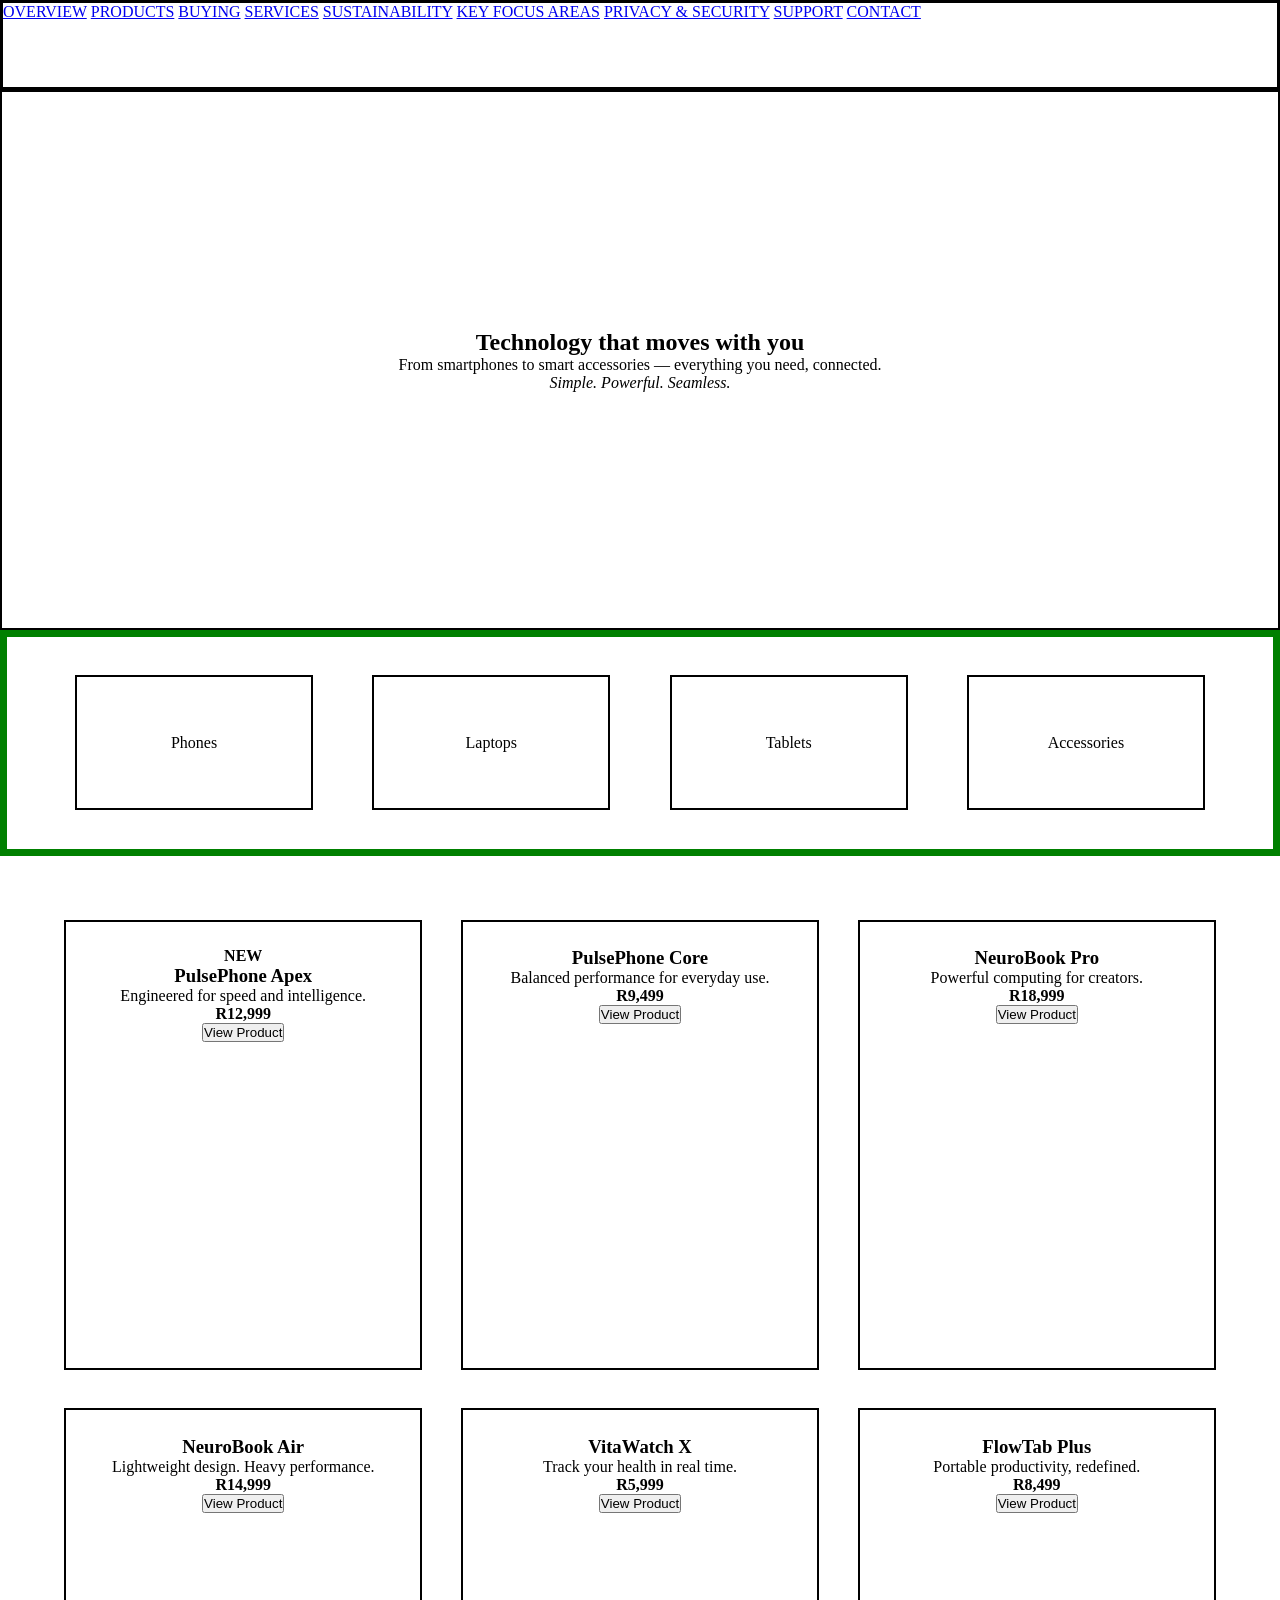
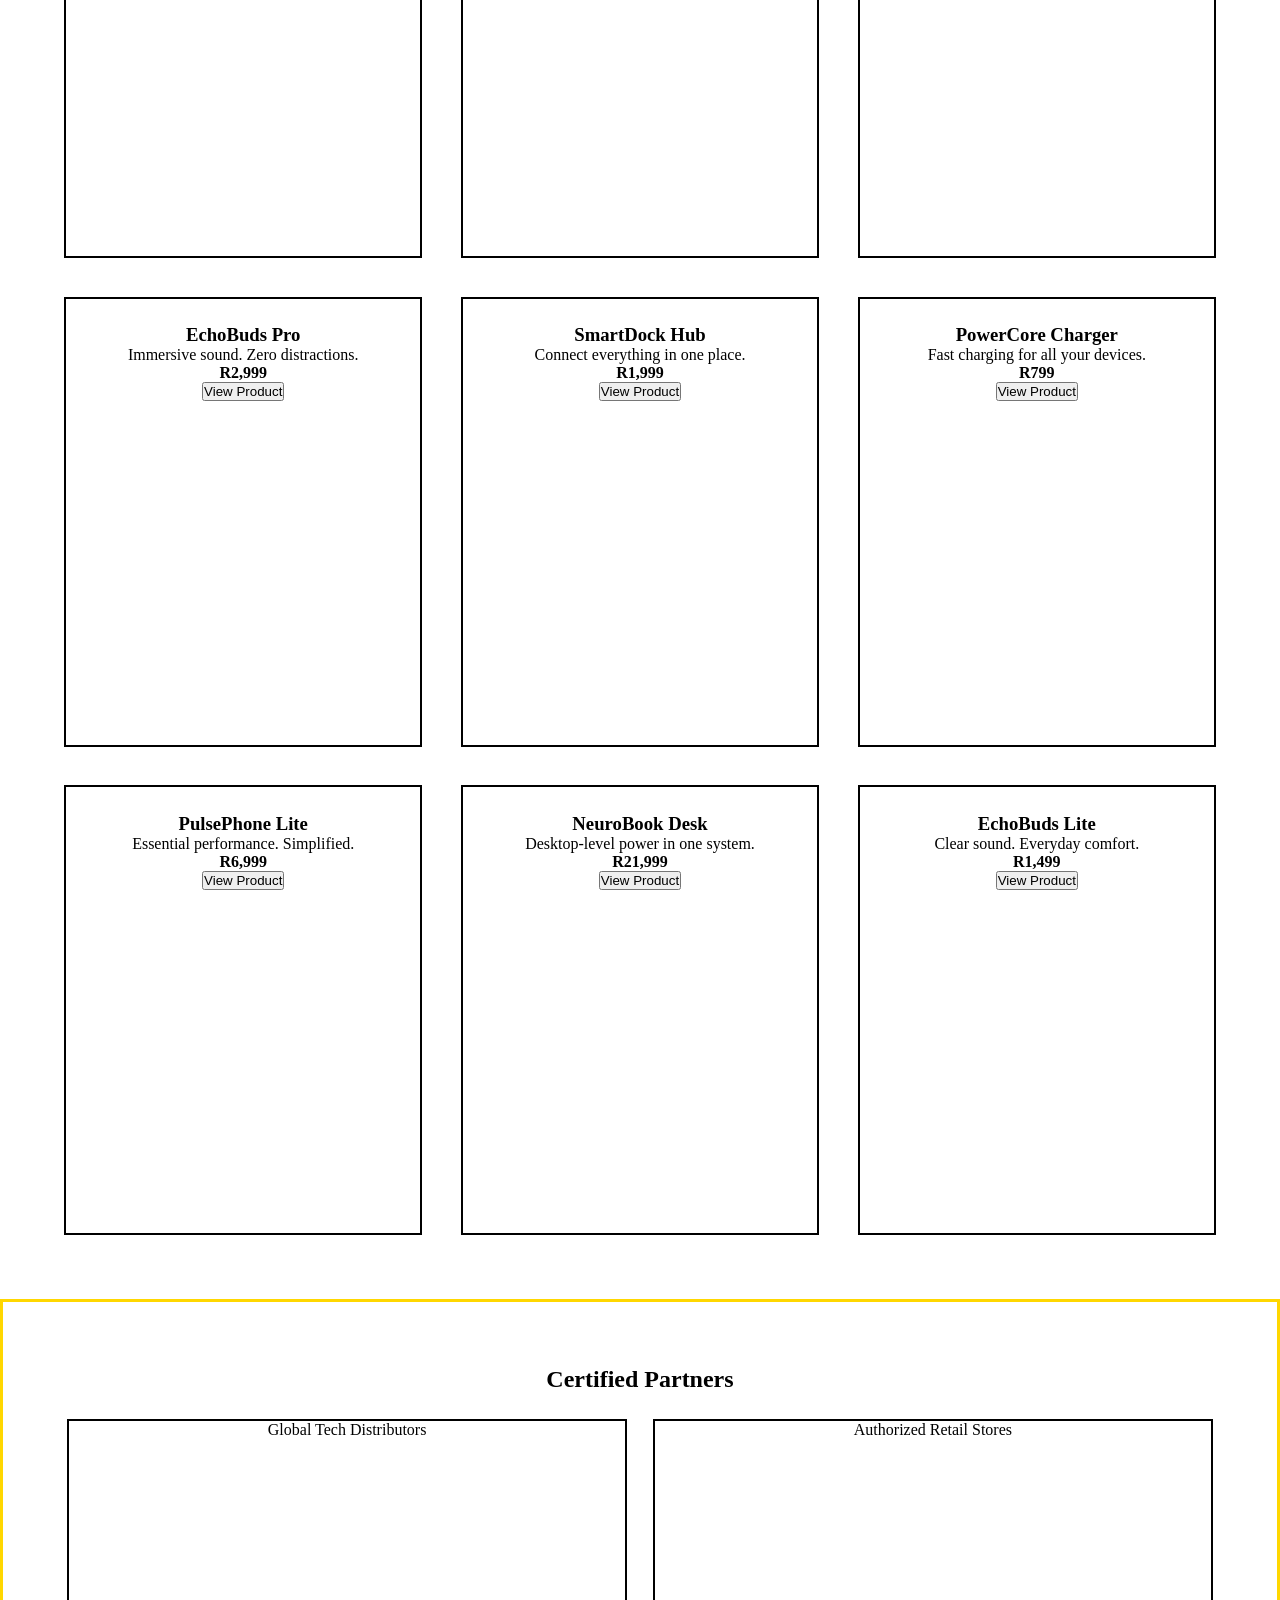
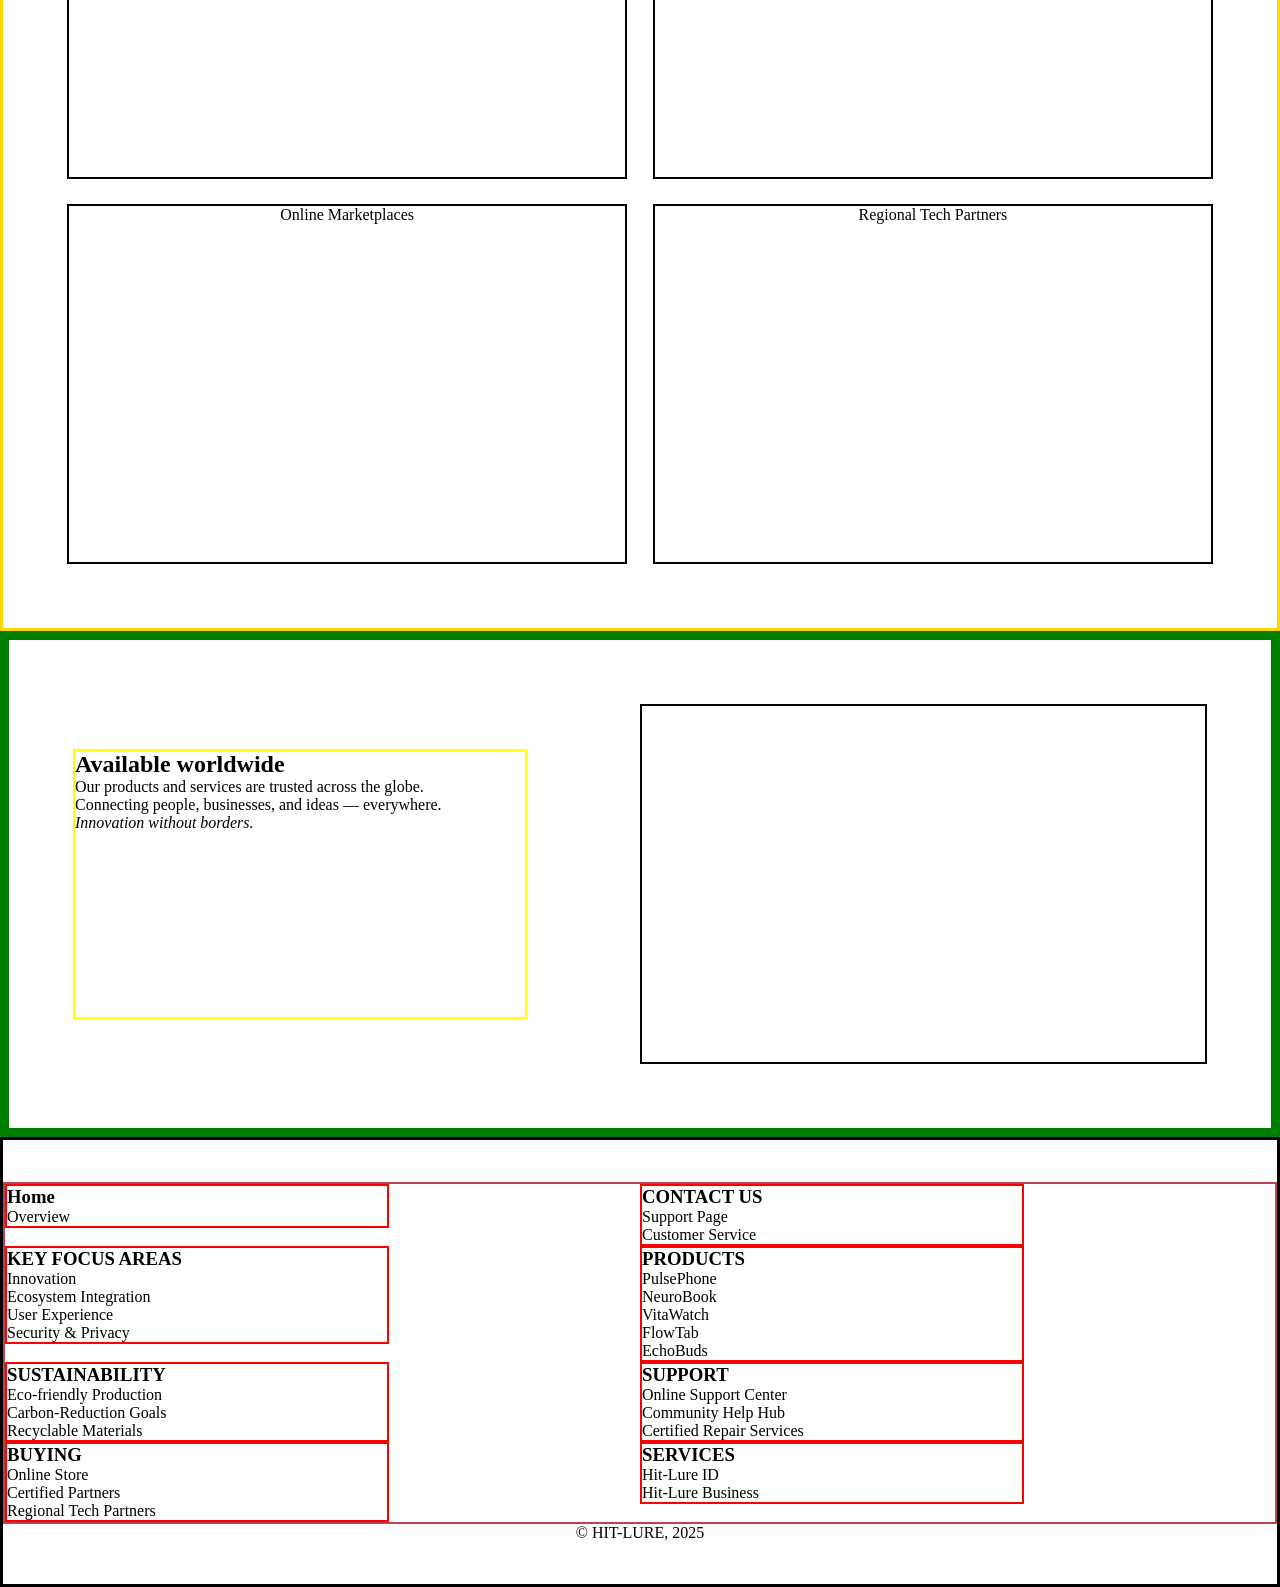
==== buying.html @ 50ec615b "Merge pull request #7 from carmeline3/NiNi Added navbar links" ====
<!DOCTYPE html>
<html lang="en">
<head>
    <meta charset="UTF-8">
    <meta name="viewport" content="width=device-width, initial-scale=1.0">
    <title>Buying</title>
     <link rel="stylesheet" href="all.css">
    <link rel="stylesheet" href="buying.css">
    <title>Document</title>
   
</head>
<body>
    
    <!-- This is the section for the header, navbar and hero -->
    
        <nav>
            <a href="index.html">OVERVIEW</a>
            <a href="products.html">PRODUCTS</a>
            <a href="buying.html">BUYING</a>
            <a href="services.html">SERVICES</a>
            <a href="sustain.html">SUSTAINABILITY</a>
            <a href="keyareas.html">KEY FOCUS AREAS</a>
            <a href="privacy.html">PRIVACY & SECURITY</a>
            <a href="support.html">SUPPORT</a>
            <a href="contactus.html">CONTACT</a>
        </nav>
       

    <main>
    <section class="hero-for-buying">
         <h1>Technology that moves with you</h1>
            <p>From smartphones to smart accessories — everything you need, connected.</p>
            <p><em>Simple. Powerful. Seamless.</em></p>
    </section>

    
    <section class="categories">
        <div class="category-box">Phones</div>
        <div class="category-box">Laptops</div>
        <div class="category-box">Tablets</div>
        <div class="category-box">Accessories</div>
        
    </section>

    
    <section class="products-grid">

        <div class="product-box">
             <div>
                <p><strong>NEW</strong></p>
               
            </div>
            <div>
                <h3>PulsePhone Apex</h3>
                <p>Engineered for speed and intelligence.</p>
                <p><strong>R12,999</strong></p>
                <button>View Product</button>
            </div>
        </div>

        <div class="product-box">
             <div class="img-for-product">
               
            </div>
            <div>
                <h3>PulsePhone Core</h3>
                <p>Balanced performance for everyday use.</p>
                <p><strong>R9,499</strong></p>
                <button>View Product</button>
            </div>
        </div>

        <div class="product-box">
        <div>
              
            </div>
            <div>
                <h3>NeuroBook Pro</h3>
                <p>Powerful computing for creators.</p>
                <p><strong>R18,999</strong></p>
                <button>View Product</button>
            </div>

        </div>

        
        <div class="product-box">
              <div>
               
            </div>
            <div>
                <h3>NeuroBook Air</h3>
                <p>Lightweight design. Heavy performance.</p>
                <p><strong>R14,999</strong></p>
                <button>View Product</button>
            </div>
        </div>

        <div class="product-box">
            <div>
                <h3>VitaWatch X</h3>
                <p>Track your health in real time.</p>
                <p><strong>R5,999</strong></p>
                <button>View Product</button>
            </div>
        </div>

        <div class="product-box">
        <div>
               
            </div>
            <div>
                <h3>FlowTab Plus</h3>
                <p>Portable productivity, redefined.</p>
                <p><strong>R8,499</strong></p>
                <button>View Product</button>
            </div>
        </div>

        <div class="product-box">
             <div>
               
            </div>
            <div>
                <h3>EchoBuds Pro</h3>
                <p>Immersive sound. Zero distractions.</p>
                <p><strong>R2,999</strong></p>
                <button>View Product</button>
            </div>
        </div>

        <div class="product-box">
            <div>
               
            </div>
            <div>
                <h3>SmartDock Hub</h3>
                <p>Connect everything in one place.</p>
                <p><strong>R1,999</strong></p>
                <button>View Product</button>
            </div>
        </div>

        <div class="product-box">
         <div>
                
            </div>
            <div>
                <h3>PowerCore Charger</h3>
                <p>Fast charging for all your devices.</p>
                <p><strong>R799</strong></p>
                <button>View Product</button>
            </div>
        </div>
        
        <div class="product-box">
             <div>
               
            </div>
            <div>
                <h3>PulsePhone Lite</h3>
                <p>Essential performance. Simplified.</p>
                <p><strong>R6,999</strong></p>
                <button>View Product</button>
            </div>
        </div>

        <div class="product-box">
            <div>
              
            </div>
            <div>
                <h3>NeuroBook Desk</h3>
                <p>Desktop-level power in one system.</p>
                <p><strong>R21,999</strong></p>
                <button>View Product</button>
            </div>
        </div>

        <div class="product-box">
         <div>
               
            </div>
            <div>
                <h3>EchoBuds Lite</h3>
                <p>Clear sound. Everyday comfort.</p>
                <p><strong>R1,499</strong></p>
                <button>View Product</button>
            </div>
        </div>
    </section>

    
    <section class="partners">
        <h2>Certified Partners</h2>

        <div class="partner-grid">
            <div class="partner">
<p>Global Tech Distributors</p>
            </div>
            <div class="partner">
 <p>Authorized Retail Stores</p>
            </div>
            <div class="partner">
<p>Online Marketplaces</p>
            </div>
            <div class="partner">
 <p>Regional Tech Partners</p>
            </div>
        </div>
    </section>

    
    <section class="world">
        <div class="world-text">
            <h2>Available worldwide</h2>
            <p>Our products and services are trusted across the globe.</p>
            <p>Connecting people, businesses, and ideas — everywhere.</p>
            <p><em>Innovation without borders.</em></p>
        </div>
        <div class="world-map">

        </div>
    </section>
</main>
  <footer>
        <div class="footer-sections-all">
            <div class="footer-sections">
                <h3>Home</h3>
                <p>Overview</p>
            </div>

            <div class="footer-sections">
                <h3>CONTACT US</h3>
                <p>Support Page</p>
                <p>Customer Service</p>
            </div>

            <div class="footer-sections">
                <h3>KEY FOCUS AREAS</h3>
                <p>Innovation</p>
                <p>Ecosystem Integration</p>
                <p>User Experience</p>
                <p>Security & Privacy</p>
            </div>

            <div class="footer-sections">
                <h3>PRODUCTS</h3>
                <p>PulsePhone</p>
                <p>NeuroBook</p>
                <p>VitaWatch</p>
                <p>FlowTab</p>
                <p>EchoBuds</p>
            </div>

            <div class="footer-sections">
                <h3>SUSTAINABILITY</h3>
                <p>Eco-friendly Production</p>
                <p>Carbon-Reduction Goals</p>
                <p>Recyclable Materials</p>
            </div>

            <div class="footer-sections">
                <h3>SUPPORT</h3>
                <p>Online Support Center</p>
                <p>Community Help Hub</p>
                <p>Certified Repair Services</p>
            </div>

            <div class="footer-sections">
                <h3>BUYING</h3>
                <p>Online Store</p>
                <p>Certified Partners</p>
                <p>Regional Tech Partners</p>
            </div>

            <div class="footer-sections">
                <h3>SERVICES</h3>
                <p>Hit-Lure ID</p>
                <p>Hit-Lure Business</p>
            </div>
        </div>

        <article class="copyright"> &copy; HIT-LURE, 2025 </article>

    </footer>
</body>
</html>
---- all.css ----
*{
    margin: 0;
    padding: 0;
    box-sizing: border-box;
}

/* This section is the header and the navbar as well  */
header{
    border:3px solid pink;
    min-height: 100vh;
    width: 100%;
}


nav{
    border:3px solid black;
    min-height: 10vh;
    width: 100%;
}

/* This is the main section of the overview also called the index.html */
.overview1, .overview2, .overview3{
    border:4px solid #008000;
    min-height: 100vh;
    width: 100%;
    padding: 3vw;
    display: flex;
    flex-direction: row;
    align-items: center;
    justify-content: space-between;
    gap: 2vw;
}

.overview-paragraph1, .overview-paragraph2, .overview-paragraph3{
    border: 3px solid orange;
    width: 40%;
    min-height: 400px;
}

.overviewimg1, .overviewimg2, .overviewimg3{
    border: 3px solid red;
    width: 50%;
    min-height: 500px;
}


/* Responsiveness of the  index page and some of the other pages*/


@media(min-width:1024px){
    .overviewimg1, .overviewimg2, .overviewimg3{
    border: 3px solid orange;
    width: 50%;
    height: 50vh;
}
}
@media(max-width:920px){
    header{
        width:100%;
        min-height: auto;
    }
    
}

@media(max-width:768px){

    

    .overviewimg1, .overviewimg2, .overviewimg3{
        width: 50%;
         min-height:40vh;
         border: 2px solid yellow;
    }

    nav{
        min-height: 10vh;
        padding: 32px;
    }


    header{
        height: 60vh;
        border: 10px solid green;
    }
.overview1, .overview2, .overview3{
        padding: 6vw;
        min-height: 70vh;
    }

    .overview-paragraph1, .overview-paragraph2, .overview-paragraph3{
        width:40vw;
    }
}

@media(max-width:480px){

    .overview1, .overview2, .overview3{
        padding: 6vw;
        min-height: 60vh;
    }

}




/* Responsiveness of the  index page*/

@media(max-width:920px){
header{
    width:100%;
    border: 2vw solid green;
    height: 100vh;
}
}

@media(max-width:720px){
header{
    width:100%;
    border: 2vw solid;
    height: 100vh;
}


.headset > div{
    min-height: 20vh;
}

.images-of-devices{
border: 2px solid purple;
    min-height:7vh;
    grid-template-columns: repeat(1, 1fr);
}

.images-of-devices > div{
    border:3px solid gold;
    min-height: 10vh;
}
}



@media(max-width:1024px){
    .security-box{
     border:5px solid pink;
     min-height:20vh;
    width:40vw;
}
}

@media(max-width:720px){
    .security-box{
     border:5px solid pink;
     min-height:40vh;
    width:30%;
}
.products-grid{
    grid-template-columns: repeat(1, 1fr);
    min-height: 7vh;
}

.security-detail{
    font-size: 10px;
}


.layer{
    border:2px solid gold;
    min-height: 4vh;
    width:20vw;
    border-radius: 30px;
}

.layer >p{
    font-size:10px;
}
.partner{
   min-height:30vh;
}



}

/* FOOTER */

footer{
    width: 100%;
    min-height: 50vh;
    border: 0.3vw solid black;
    display: flex;
    flex-direction: column;
    justify-content: center;
    align-items: center;
}

.footer-sections-all{
    width: 100%;
    border: 0.2vw rgb(189, 65, 86) solid;
    display: grid;
    grid-template-columns: repeat(2, 1fr);
}

.footer-sections{
    width: 30vw;
    border: 0.2vw solid red;
    align-self: baseline;
}

.copyright{
    align-self: center;
}
---- buying.css ----
/* This is for the buying page */
.hero-for-buying{
    height:60vh;
    display:flex;
    justify-content:center;
    border:2px solid black;
    flex-direction: column;
    align-items: center;
}

/* This is for the categories boxes */
.categories{
    border:7px solid green;
    display:flex;
    justify-content:space-around;
    padding:3vw;
}

.category-box{
    width:20%;
    height:15vh;
    border:2px solid black;
    display:flex;
    align-items:center;
    justify-content:center;
    
}




.products-grid{
    display:grid;
    grid-template-columns: repeat(3, 1fr);
    gap:3vw;
    padding:5vw;
}

.product-box{
    border:2px solid black;
    padding:2vw;
    text-align:center;
    min-height:50vh;
}




.partners{
    border: 3px solid gold;
    min-height: 80vh;
    padding:5vw;
    text-align:center;
}

.partner-grid{
    display:grid;
    grid-template-columns: repeat(2, 1fr);
    gap:2vw;
    margin-top:2vw;
}

.partner{
   min-height:40vh;
    border:2px solid black;
}


.world{
    border: 9px solid green;
    display:flex;
    justify-content:space-between;
    padding:5vw;
    align-items:center;
}

.world-text{
    width:40%;
    border:2px solid yellow;
    min-height: 30vh;
}

.world-map{
    width:50%;
    height:40vh;
    border:2px solid black;
}
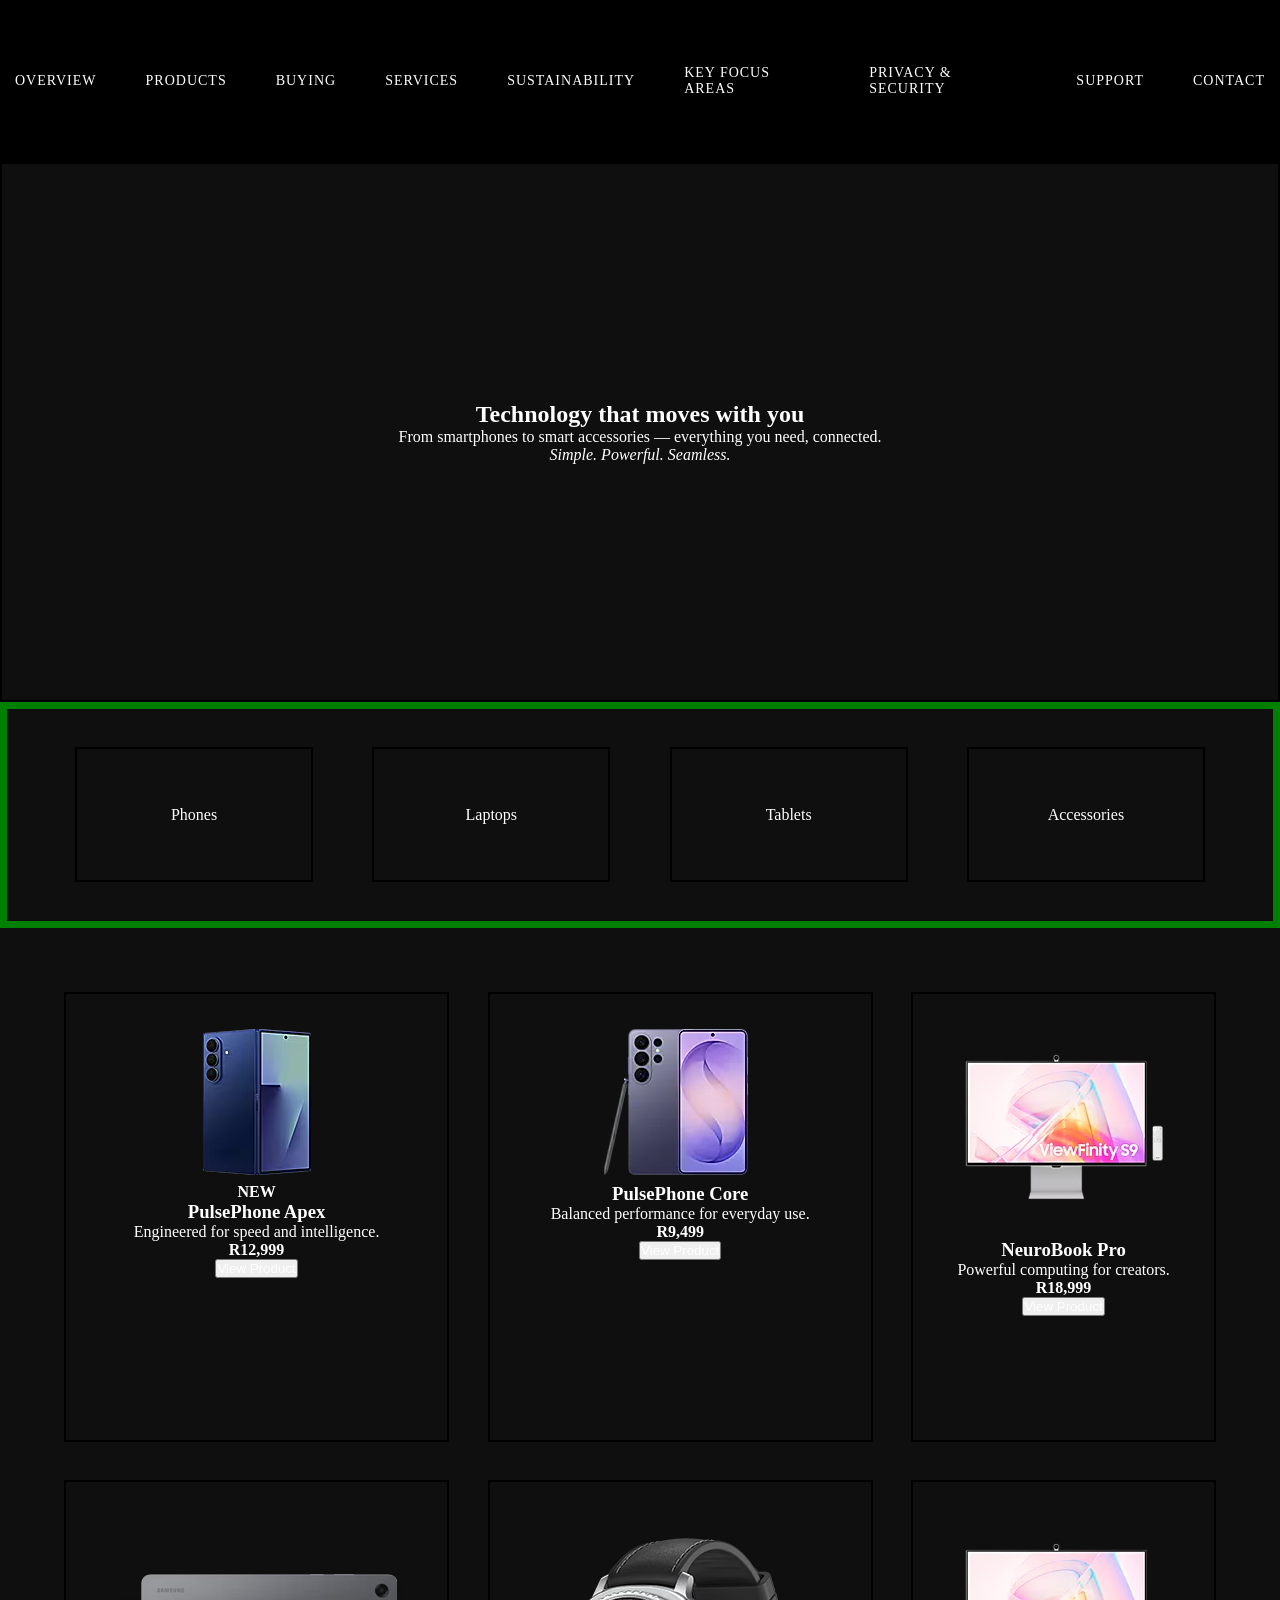
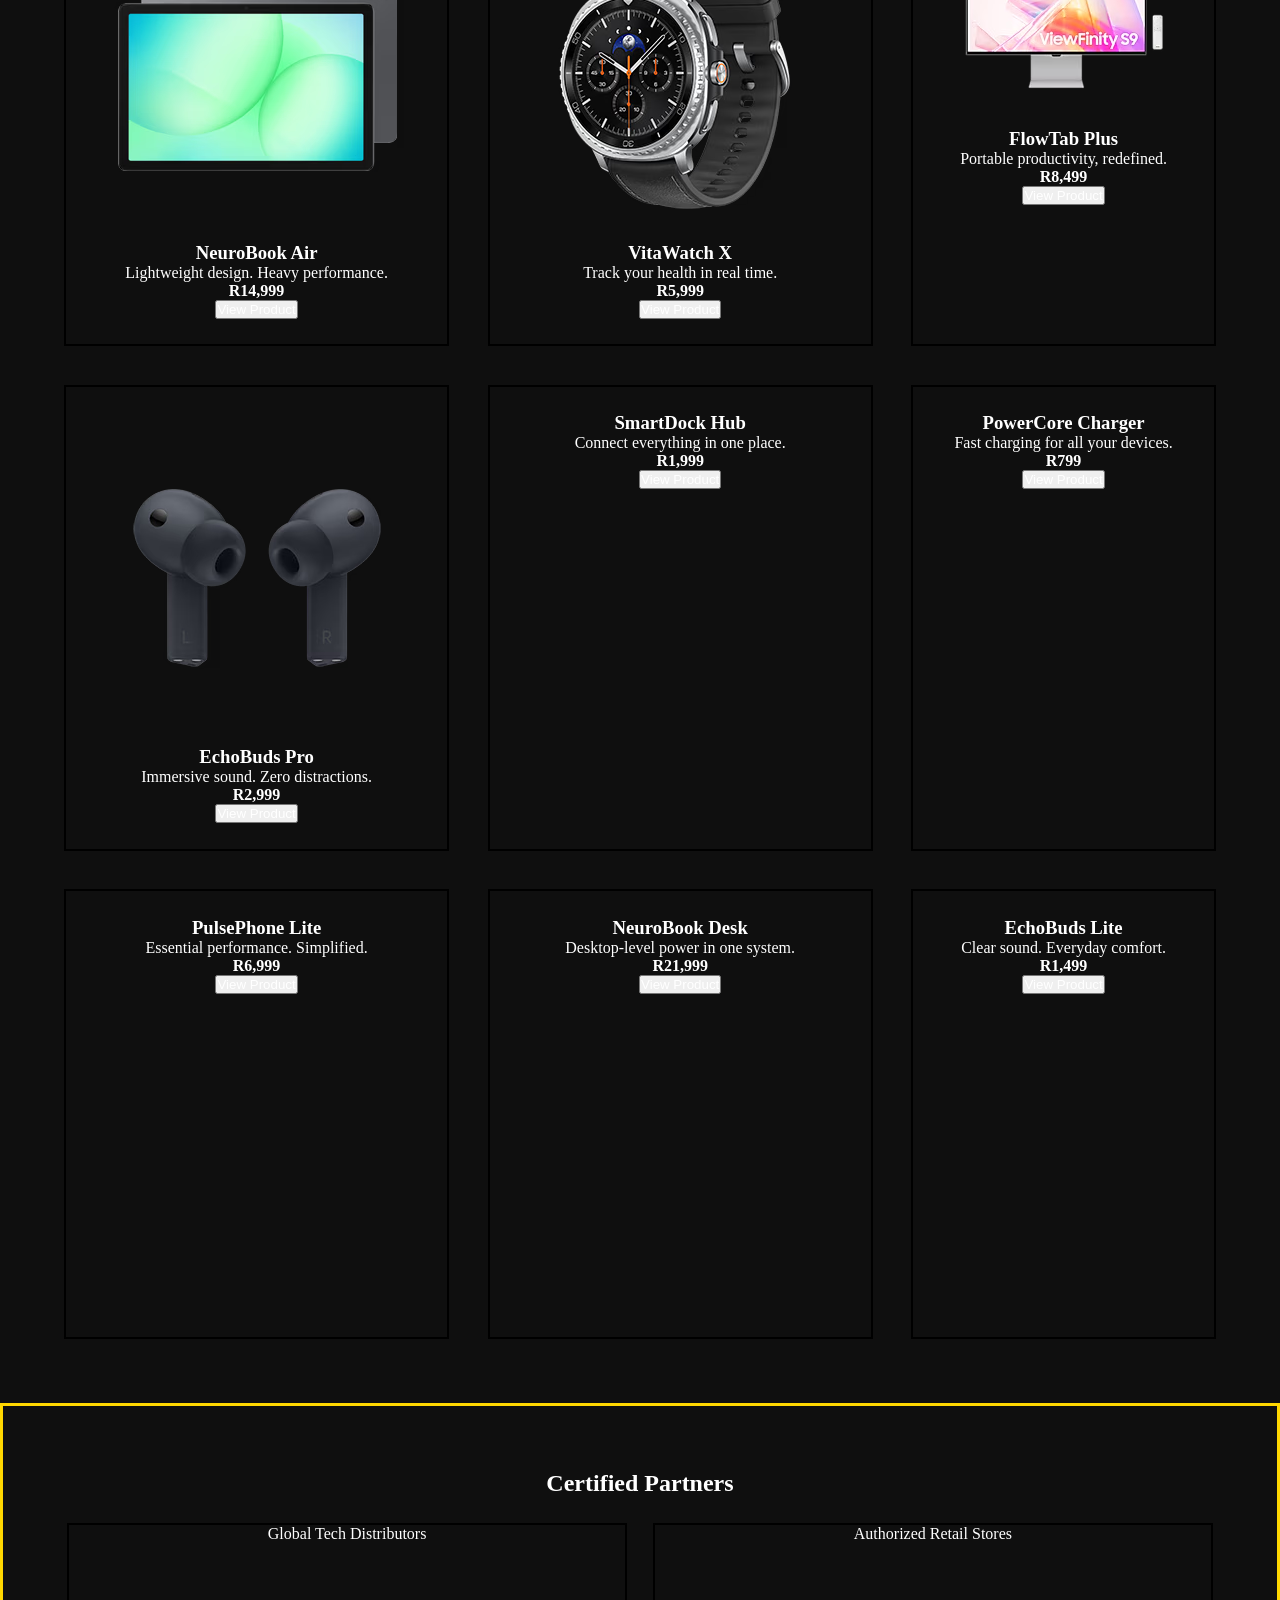
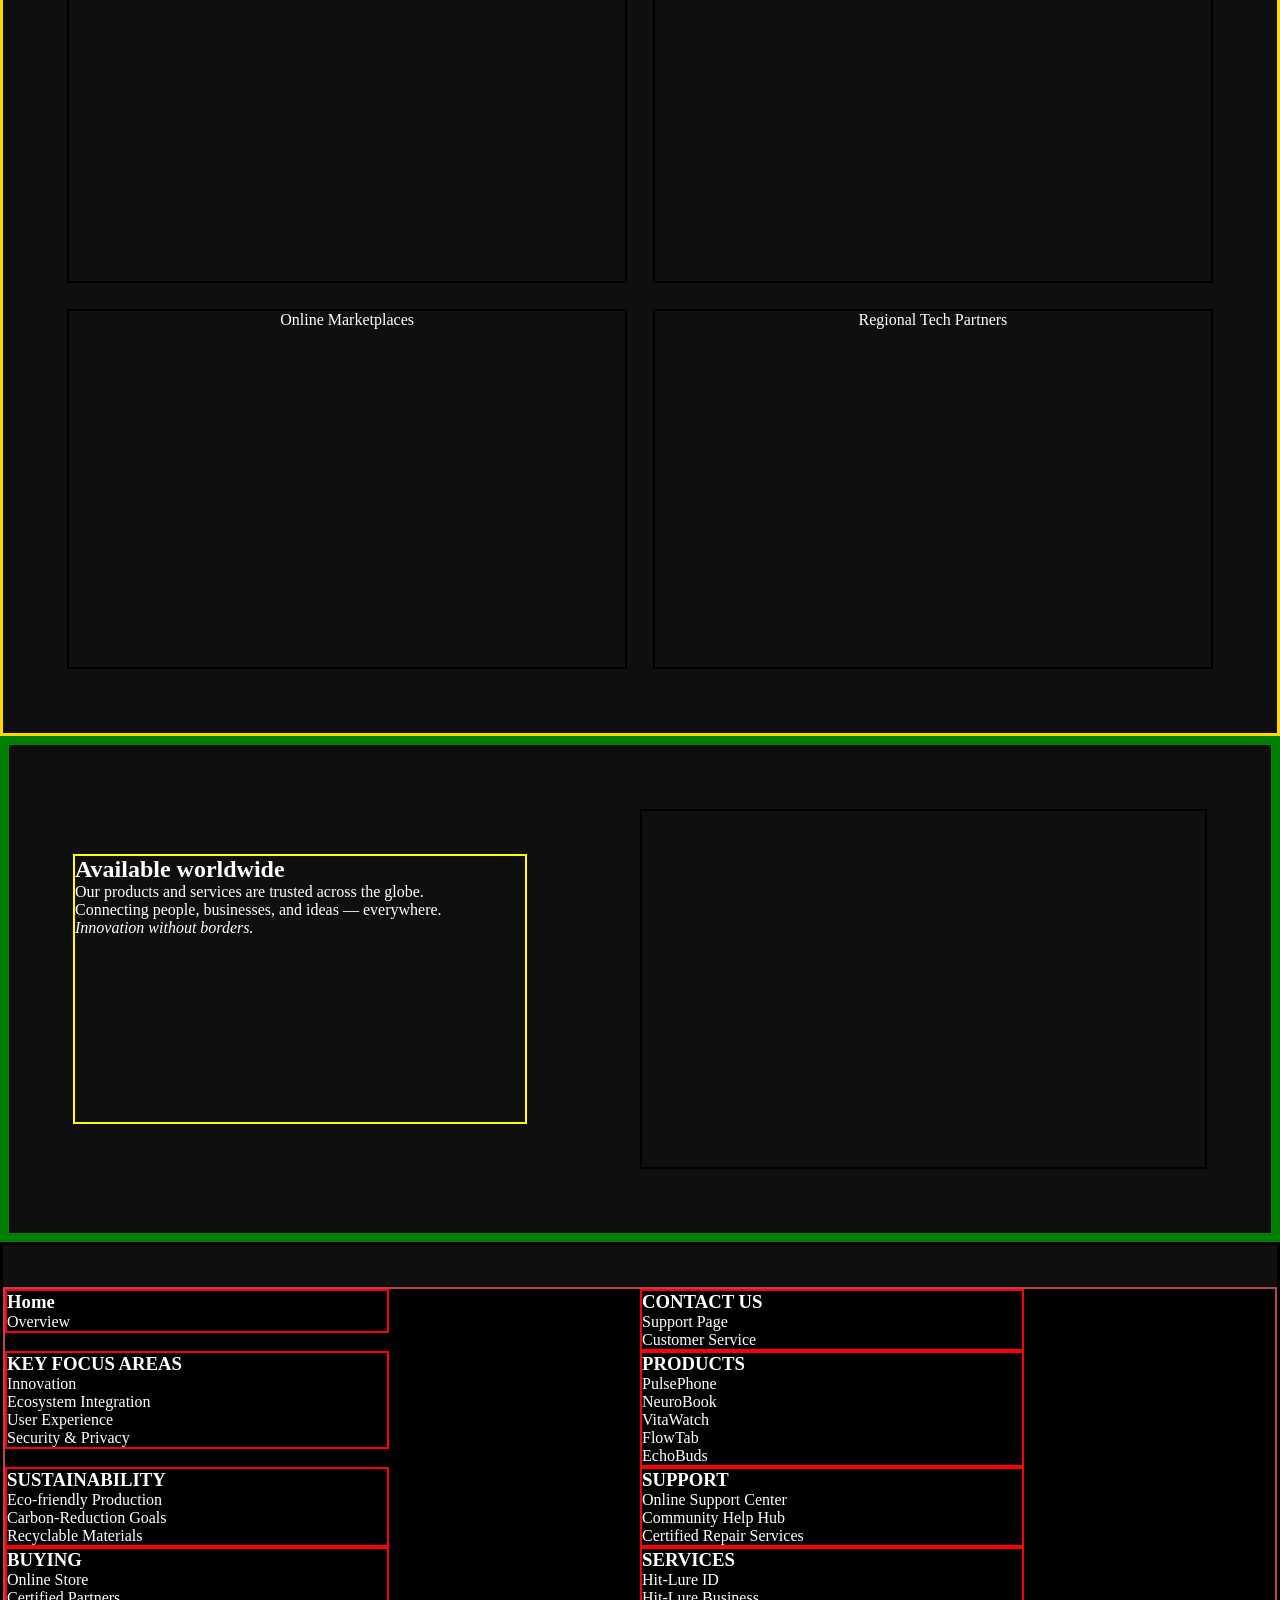
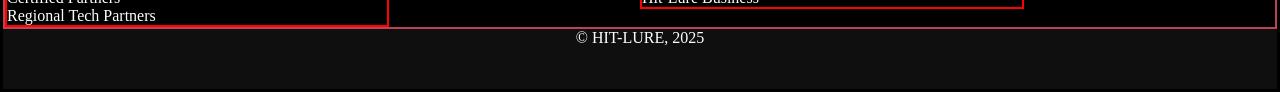
==== commit b523addc: "Added chages for all my pages such as images" ====
--- a/buying.html
+++ b/buying.html
@@ -46,6 +46,7 @@
     <section class="products-grid">
 
         <div class="product-box">
+             <img src="Carmeline images/buying images/bg.avif"> 
              <div>
                 <p><strong>NEW</strong></p>
                
@@ -60,7 +61,7 @@
 
         <div class="product-box">
              <div class="img-for-product">
-               
+                <img src="Carmeline images/buying images/galaxy_s26_ultra_pc.webp"> 
             </div>
             <div>
                 <h3>PulsePhone Core</h3>
@@ -71,8 +72,8 @@
         </div>
 
         <div class="product-box">
-        <div>
-              
+         <div class="img-for-product">
+                <img src="Carmeline images/buying images/za-viewfinity-s9-27s90pc-ls27c902pauxen-thumb-538587966.avif"> 
             </div>
             <div>
                 <h3>NeuroBook Pro</h3>
@@ -85,8 +86,9 @@
 
         
         <div class="product-box">
-              <div>
-               
+             
+            <div class="img-for-product">
+                <img src="Carmeline images/buying images/tab.avif"> 
             </div>
             <div>
                 <h3>NeuroBook Air</h3>
@@ -97,6 +99,9 @@
         </div>
 
         <div class="product-box">
+            <div class="img-for-product">
+                <img src="Carmeline images/buying images/za-galaxy-watch8-classic-l505-sm-l505fzkaxfa-thumb-547652591.avif"> 
+            </div>
             <div>
                 <h3>VitaWatch X</h3>
                 <p>Track your health in real time.</p>
@@ -106,8 +111,8 @@
         </div>
 
         <div class="product-box">
-        <div>
-               
+        <div class="img-for-product">
+                <img src="Carmeline images/buying images/za-viewfinity-s9-27s90pc-ls27c902pauxen-thumb-538587966.avif"> 
             </div>
             <div>
                 <h3>FlowTab Plus</h3>
@@ -119,9 +124,10 @@
 
         <div class="product-box">
              <div>
-               
-            </div>
-            <div>
+               <img src="Carmeline images/buying images/buds.avif">
+            </div>
+            <div>
+               
                 <h3>EchoBuds Pro</h3>
                 <p>Immersive sound. Zero distractions.</p>
                 <p><strong>R2,999</strong></p>
@@ -143,7 +149,7 @@
 
         <div class="product-box">
          <div>
-                
+              
             </div>
             <div>
                 <h3>PowerCore Charger</h3>
--- a/all.css
+++ b/all.css
@@ -2,6 +2,12 @@
     margin: 0;
     padding: 0;
     box-sizing: border-box;
+    color: white;
+  
+}
+
+body{
+    background-color: #0f0f0f;
 }
 
 /* This section is the header and the navbar as well  */
@@ -9,17 +15,146 @@
     border:3px solid pink;
     min-height: 100vh;
     width: 100%;
+    
 }
 
 
 nav{
     border:3px solid black;
-    min-height: 10vh;
-    width: 100%;
-}
+    min-height:18vh;
+    width:100%;
+    display:flex;
+    justify-content:space-between;
+    align-items:center;
+    gap:25px;
+    background-color:rgb(0, 0, 0);
+    
+}
+
+nav a{
+    text-decoration:none;
+    color:white;
+    font-size:14px;
+    font-weight:500;
+    letter-spacing:1px;
+    padding:10px 12px;
+    transition: 0.3s ease;
+}
+
+nav a:hover{
+    background-color:#0f0f0f;
+    color:white;
+    border-radius:5px;
+    
+}
+
+
+.iphone1, .iphone2, .iphone3, .iphone4,.iphone5{
+    border: 3px solid purple;
+    min-height: 90vh;
+    display: flex;
+    align-items: center;
+    flex-direction: column;
+     position: relative; 
+
+}
+
+.iphone1{ background-image: linear-gradient(rgba(0, 0, 0, 0.5), rgba(0, 0, 0, 0.5)), url("Carmeline images/images for the home/daniel-romero-q-RQba-XCgU-unsplash.jpg");
+ height: 50%;
+  background-position: center;
+  background-repeat: no-repeat;
+  background-size: cover;
+  position: relative;}
+
+.iphone2{ background-image: linear-gradient(rgba(0, 0, 0, 0.5), rgba(0, 0, 0, 0.5)), url("Carmeline images/images for the home/photo-1622531636820-5d727319e45d.avif");
+ height: 50%;
+  background-position: center;
+  background-repeat: no-repeat;
+  background-size: cover;
+  position: relative;
+}
+
+
+  .iphone3{ background-image: linear-gradient(rgba(0, 0, 0, 0.5), rgba(0, 0, 0, 0.5)),url("Carmeline images/images for the home/NV.avif");
+ height: 50%;
+  background-position: center;
+  background-repeat: no-repeat;
+  background-size: cover;
+  position: relative;
+}
+
+
+  .iphone4{ background-image: linear-gradient(rgba(0, 0, 0, 0.5), rgba(0, 0, 0, 0.5)),url("Carmeline images/images for the home/photo-1525547719571-a2d4ac8945e2.avif");
+ height: 50%;
+  background-position: center;
+  background-repeat: no-repeat;
+  background-size: cover;
+  position: relative;
+  background-position: center;
+}
+
+
+  .iphone5{ background-image: linear-gradient(rgba(0, 0, 0, 0.5), rgba(0, 0, 0, 0.5)),  url("Carmeline images/images for the home/photo-1603351154351-5e2d0600bb77.avif");
+  background-position: center;
+  background-repeat: no-repeat;
+  background-size: cover;
+  position: relative;
+background-position: center;
+}
+
+
+
+.iphone1, .iphone2, .iphone3, .iphone4,.iphone5, h1, p, button{
+     position: relative;
+  z-index: 2;        
+  color: white;
+}
+.iphone1 > button{
+ min-height: 6vh;
+ width: 10%;
+ border-radius: 30px;
+ font-size: 15px;
+}
+
+.iphone2 > button{
+ min-height: 6vh;
+ width: 10%;
+ border-radius: 30px;
+ font-size: 15px;
+}
+
+.iphone3 > button{
+ min-height: 6vh;
+ width: 10%;
+ border-radius: 30px;
+ font-size: 15px;
+}
+
+.iphone4 > button{
+ min-height: 6vh;
+ width: 10%;
+ border-radius: 30px;
+ font-size: 15px;
+}
+
+.iphone5 > button{
+ min-height: 6vh;
+ width: 10%;
+ border-radius: 30px;
+ font-size: 15px;
+}
+
+.iphone >h2{
+    font-size: 45px;
+}
+
+.iphone >p{
+    font-size: 30px;
+}
+
 
 /* This is the main section of the overview also called the index.html */
-.overview1, .overview2, .overview3{
+.overview1, .overview2, .overview3, .overview4, .overview5{
     border:4px solid #008000;
     min-height: 100vh;
     width: 100%;
@@ -31,16 +166,43 @@
     gap: 2vw;
 }
 
-.overview-paragraph1, .overview-paragraph2, .overview-paragraph3{
+.overview-paragraph1, .overview-paragraph2, .overview-paragraph3, .overview-paragraph4, .overview-paragraph5{
     border: 3px solid orange;
     width: 40%;
     min-height: 400px;
 }
 
-.overviewimg1, .overviewimg2, .overviewimg3{
+.overviewimg1, .overviewimg2, .overviewimg3, .overviewimg4, .overviewimg5{
+    display: flex;
+    align-items: center;
+    justify-content: center;
     border: 3px solid red;
     width: 50%;
     min-height: 500px;
+}
+
+.overviewimg1> img{
+max-width: 46vw;
+min-height:68vh
+}
+.overviewimg2> img{
+max-width: 100vw;
+min-height:65vh
+}
+
+.overviewimg3> img{
+max-width: 190vw;
+min-height:75vh
+}
+
+.overviewimg4> img{
+max-width: 46vw;
+height:69vh
+}
+
+.overviewimg5> img{
+max-width: 46vw;
+height:69vh
 }
 
 
@@ -192,6 +354,7 @@
     flex-direction: column;
     justify-content: center;
     align-items: center;
+   
 }
 
 .footer-sections-all{
@@ -199,12 +362,14 @@
     border: 0.2vw rgb(189, 65, 86) solid;
     display: grid;
     grid-template-columns: repeat(2, 1fr);
+     background-color: black;
 }
 
 .footer-sections{
     width: 30vw;
     border: 0.2vw solid red;
     align-self: baseline;
+    background-color: black;
 }
 
 .copyright{
--- a/buying.css
+++ b/buying.css
@@ -7,6 +7,10 @@
     border:2px solid black;
     flex-direction: column;
     align-items: center;
+    background-image:url(b.jpg) ;
+    background-position: center;
+    background-repeat: no-repeat;
+    background-size: cover;
 }
 
 /* This is for the categories boxes */
@@ -44,8 +48,21 @@
     min-height:50vh;
 }
 
+.product-box-images{
+    border:2px solid green;
+    min-height: 50vh;
+    width:30vw;
+}
 
+.product-box-images> img{
+    min-width: 20vw;
+   min-height: 20vw;
+}
 
+.product-grid> button{
+height: 50px; 
+width:20vw;
+}
 
 .partners{
     border: 3px solid gold;
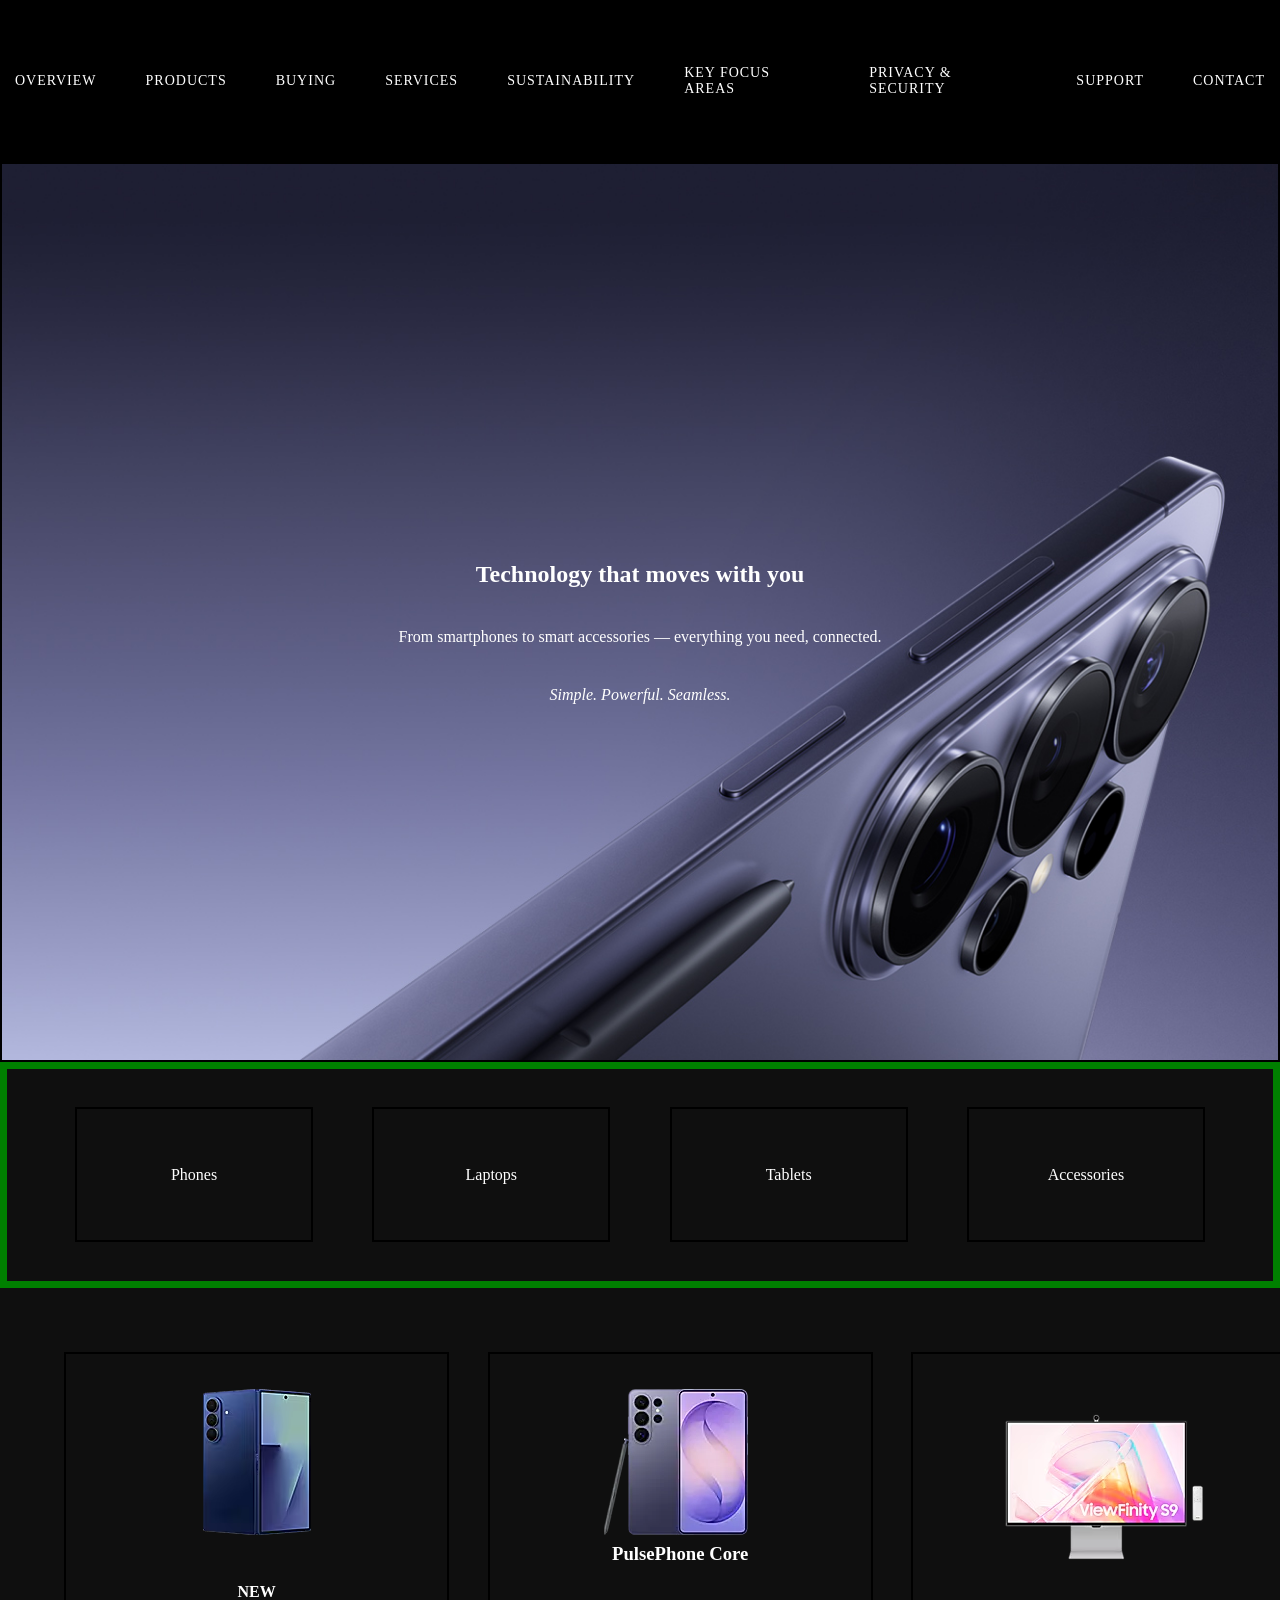
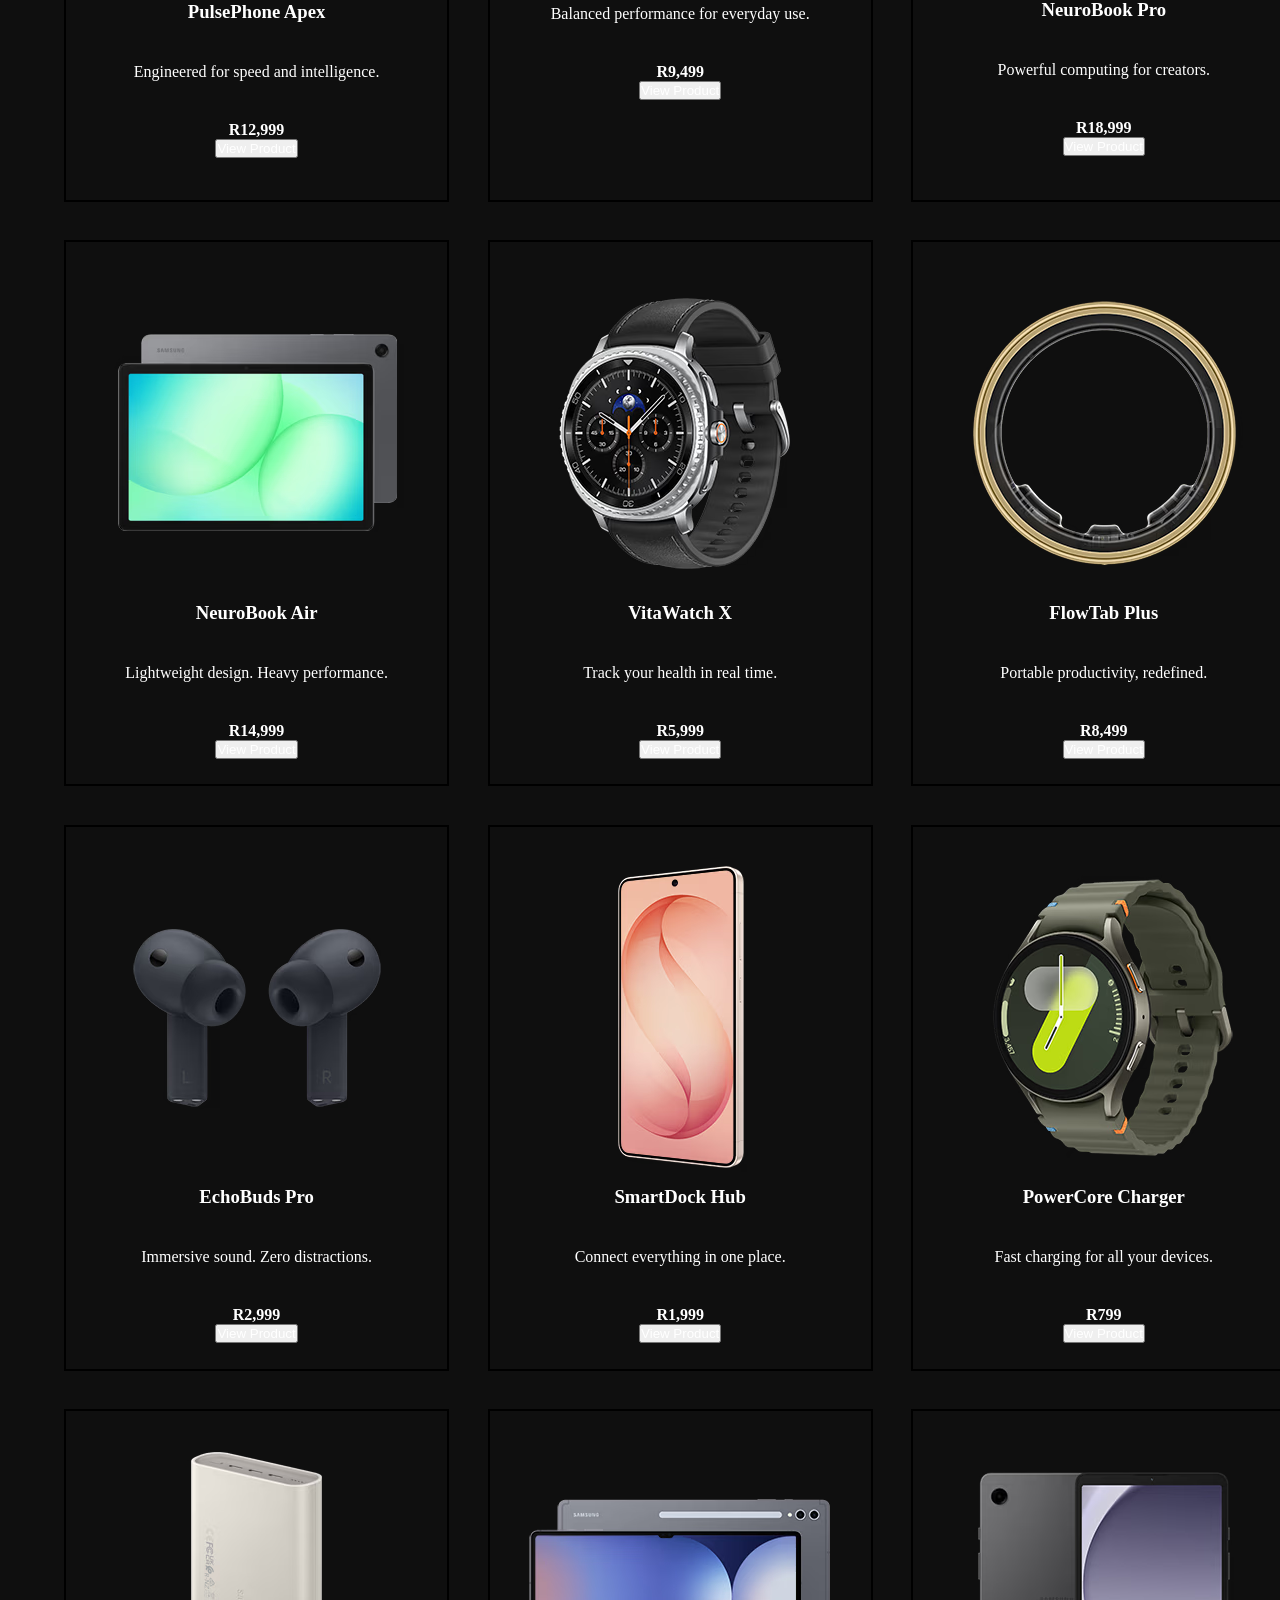
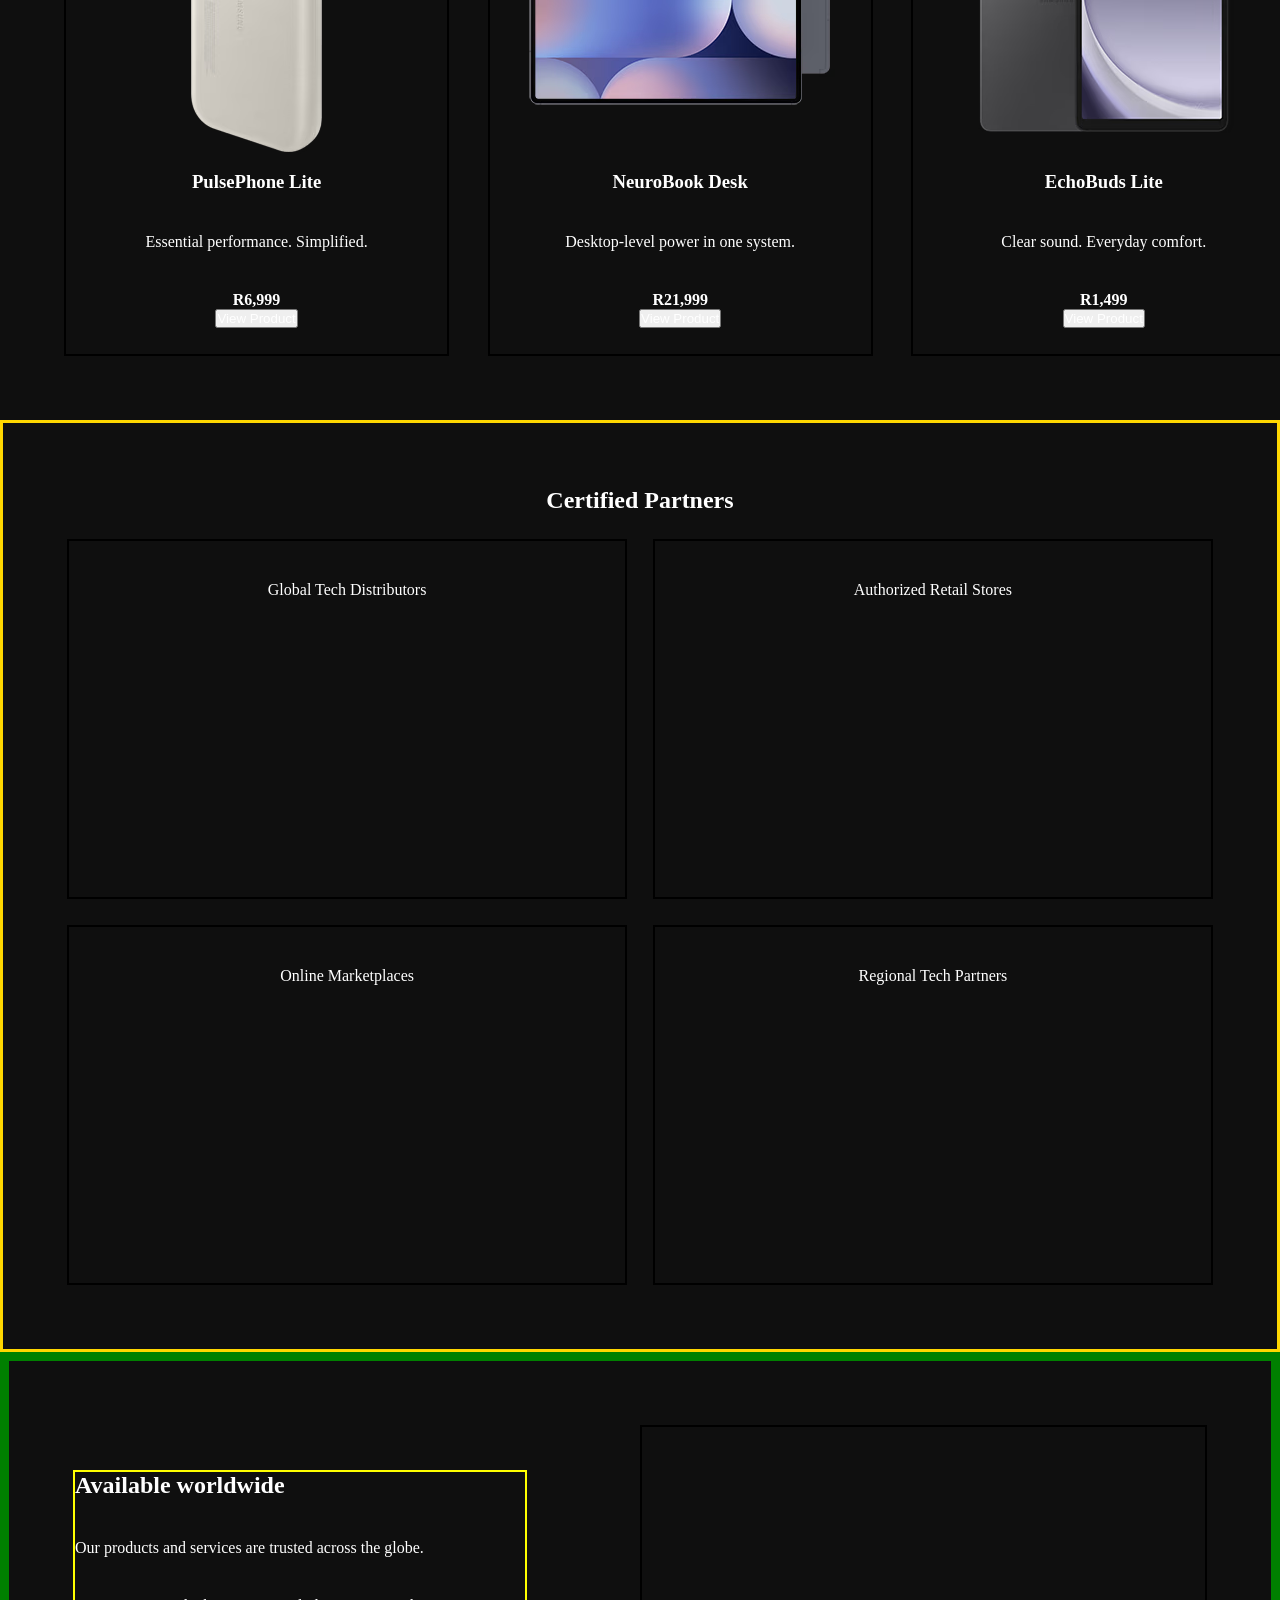
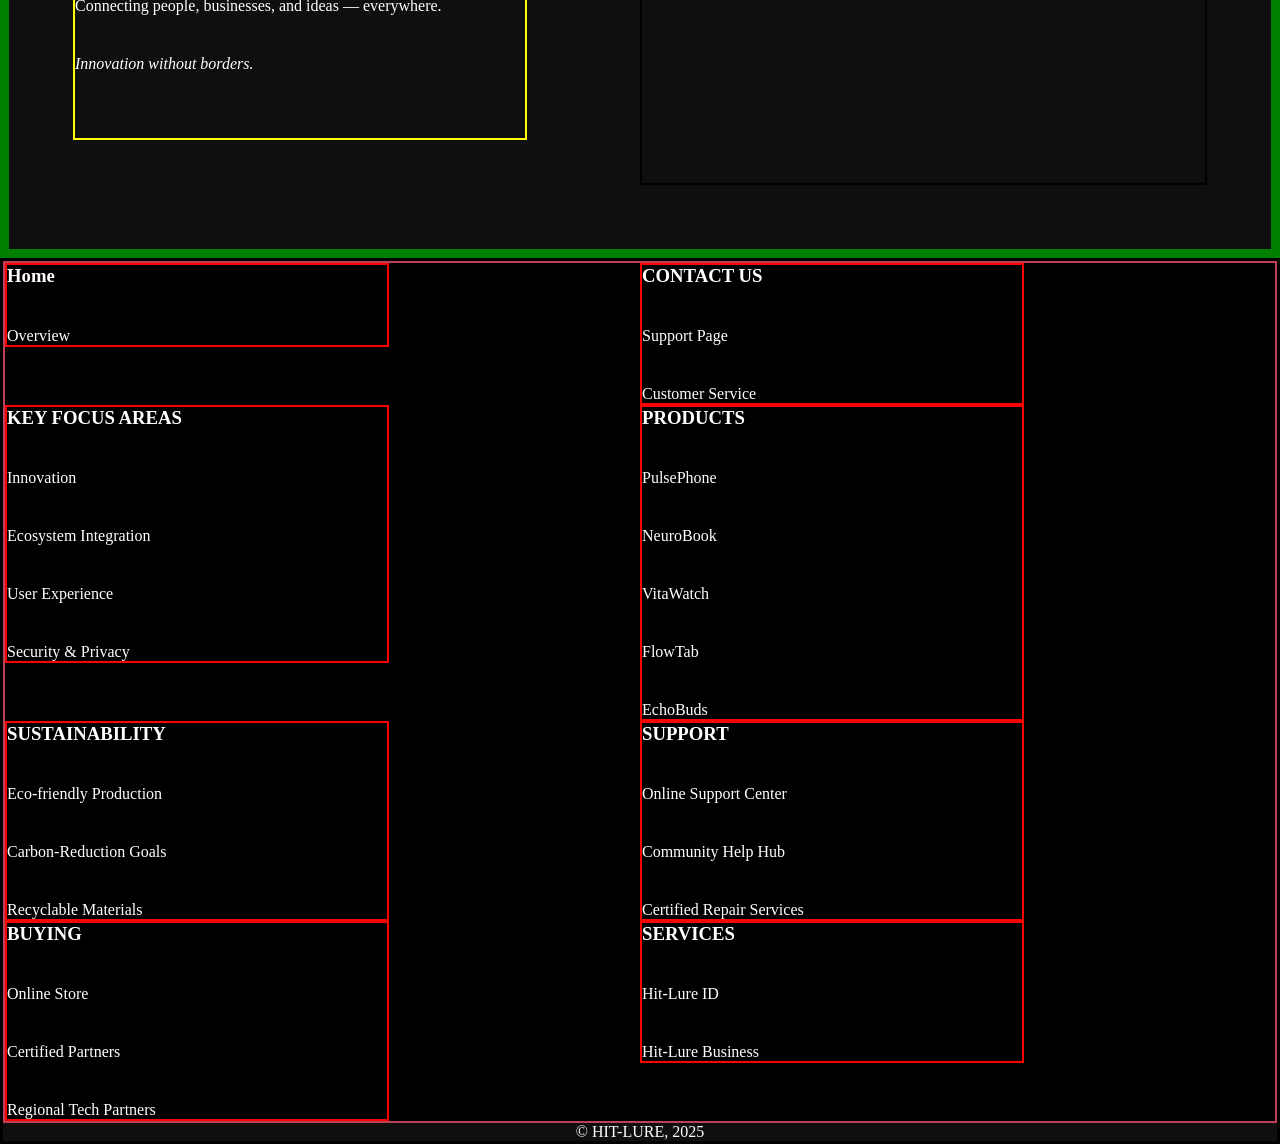
==== commit bffac396: "Added images" ====
--- a/buying.html
+++ b/buying.html
@@ -7,9 +7,10 @@
      <link rel="stylesheet" href="all.css">
     <link rel="stylesheet" href="buying.css">
     <title>Document</title>
-   
+   <link rel="stylesheet" href="https://cdn.jsdelivr.net/npm/swiper@11/swiper-bundle.min.css"/>
 </head>
 <body>
+    
     
     <!-- This is the section for the header, navbar and hero -->
     
@@ -112,7 +113,7 @@
 
         <div class="product-box">
         <div class="img-for-product">
-                <img src="Carmeline images/buying images/za-viewfinity-s9-27s90pc-ls27c902pauxen-thumb-538587966.avif"> 
+                <img src="Carmeline images/buying images/ring.avif"> 
             </div>
             <div>
                 <h3>FlowTab Plus</h3>
@@ -140,6 +141,7 @@
                
             </div>
             <div>
+               <img src="Carmeline images/buying images/ph.avif">
                 <h3>SmartDock Hub</h3>
                 <p>Connect everything in one place.</p>
                 <p><strong>R1,999</strong></p>
@@ -152,6 +154,7 @@
               
             </div>
             <div>
+                 <img src="Carmeline images/buying images/wah.avif">
                 <h3>PowerCore Charger</h3>
                 <p>Fast charging for all your devices.</p>
                 <p><strong>R799</strong></p>
@@ -164,6 +167,7 @@
                
             </div>
             <div>
+                <img src="Carmeline images/buying images/ear.avif">
                 <h3>PulsePhone Lite</h3>
                 <p>Essential performance. Simplified.</p>
                 <p><strong>R6,999</strong></p>
@@ -176,6 +180,7 @@
               
             </div>
             <div>
+                <img src="Carmeline images/buying images/tabb.avif">
                 <h3>NeuroBook Desk</h3>
                 <p>Desktop-level power in one system.</p>
                 <p><strong>R21,999</strong></p>
@@ -188,6 +193,7 @@
                
             </div>
             <div>
+                <img src="Carmeline images/buying images/taaa.avif">
                 <h3>EchoBuds Lite</h3>
                 <p>Clear sound. Everyday comfort.</p>
                 <p><strong>R1,499</strong></p>
--- a/all.css
+++ b/all.css
@@ -56,6 +56,7 @@
     align-items: center;
     flex-direction: column;
      position: relative; 
+     line-height:8vh;
 
 }
 
@@ -104,46 +105,58 @@
 
 
 
-.iphone1, .iphone2, .iphone3, .iphone4,.iphone5, h1, p, button{
+.iphone1, .iphone2, .iphone3, .iphone4,.iphone5, h1, p{
      position: relative;
   z-index: 2;        
   color: white;
+  /* font-size: 20px; */
+  padding-top: 40px;
+ 
 }
 .iphone1 > button{
- min-height: 6vh;
- width: 10%;
- border-radius: 30px;
- font-size: 15px;
+ min-height: 8vh;
+ width: 15%;
+ border-radius: 30px;
+ font-size: 15px;
+ color: black;
+
 }
 
 .iphone2 > button{
- min-height: 6vh;
- width: 10%;
- border-radius: 30px;
- font-size: 15px;
+ min-height: 8vh;
+ width: 15%;
+ border-radius: 30px;
+ font-size: 15px;
+ color: black;
+
 }
 
 .iphone3 > button{
- min-height: 6vh;
- width: 10%;
- border-radius: 30px;
- font-size: 15px;
+ min-height: 8vh;
+ width: 15%;
+ border-radius: 30px;
+ font-size: 15px;
+ color: black;
+
 }
 
 .iphone4 > button{
- min-height: 6vh;
- width: 10%;
- border-radius: 30px;
- font-size: 15px;
+ min-height: 8vh;
+ width: 15%;
+ border-radius: 30px;
+ font-size: 15px;
+ color: black;
+
 }
 
 .iphone5 > button{
- min-height: 6vh;
- width: 10%;
- border-radius: 30px;
- font-size: 15px;
-}
-
+ min-height: 8vh;
+ width: 15%;
+ border-radius: 30px;
+ font-size: 15px;
+ color: black;
+
+}
 .iphone >h2{
     font-size: 45px;
 }
--- a/buying.css
+++ b/buying.css
@@ -1,13 +1,13 @@
 
 /* This is for the buying page */
 .hero-for-buying{
-    height:60vh;
+    height:100vh;
     display:flex;
     justify-content:center;
     border:2px solid black;
     flex-direction: column;
     align-items: center;
-    background-image:url(b.jpg) ;
+    background-image:url(bann.jpg) ;
     background-position: center;
     background-repeat: no-repeat;
     background-size: cover;
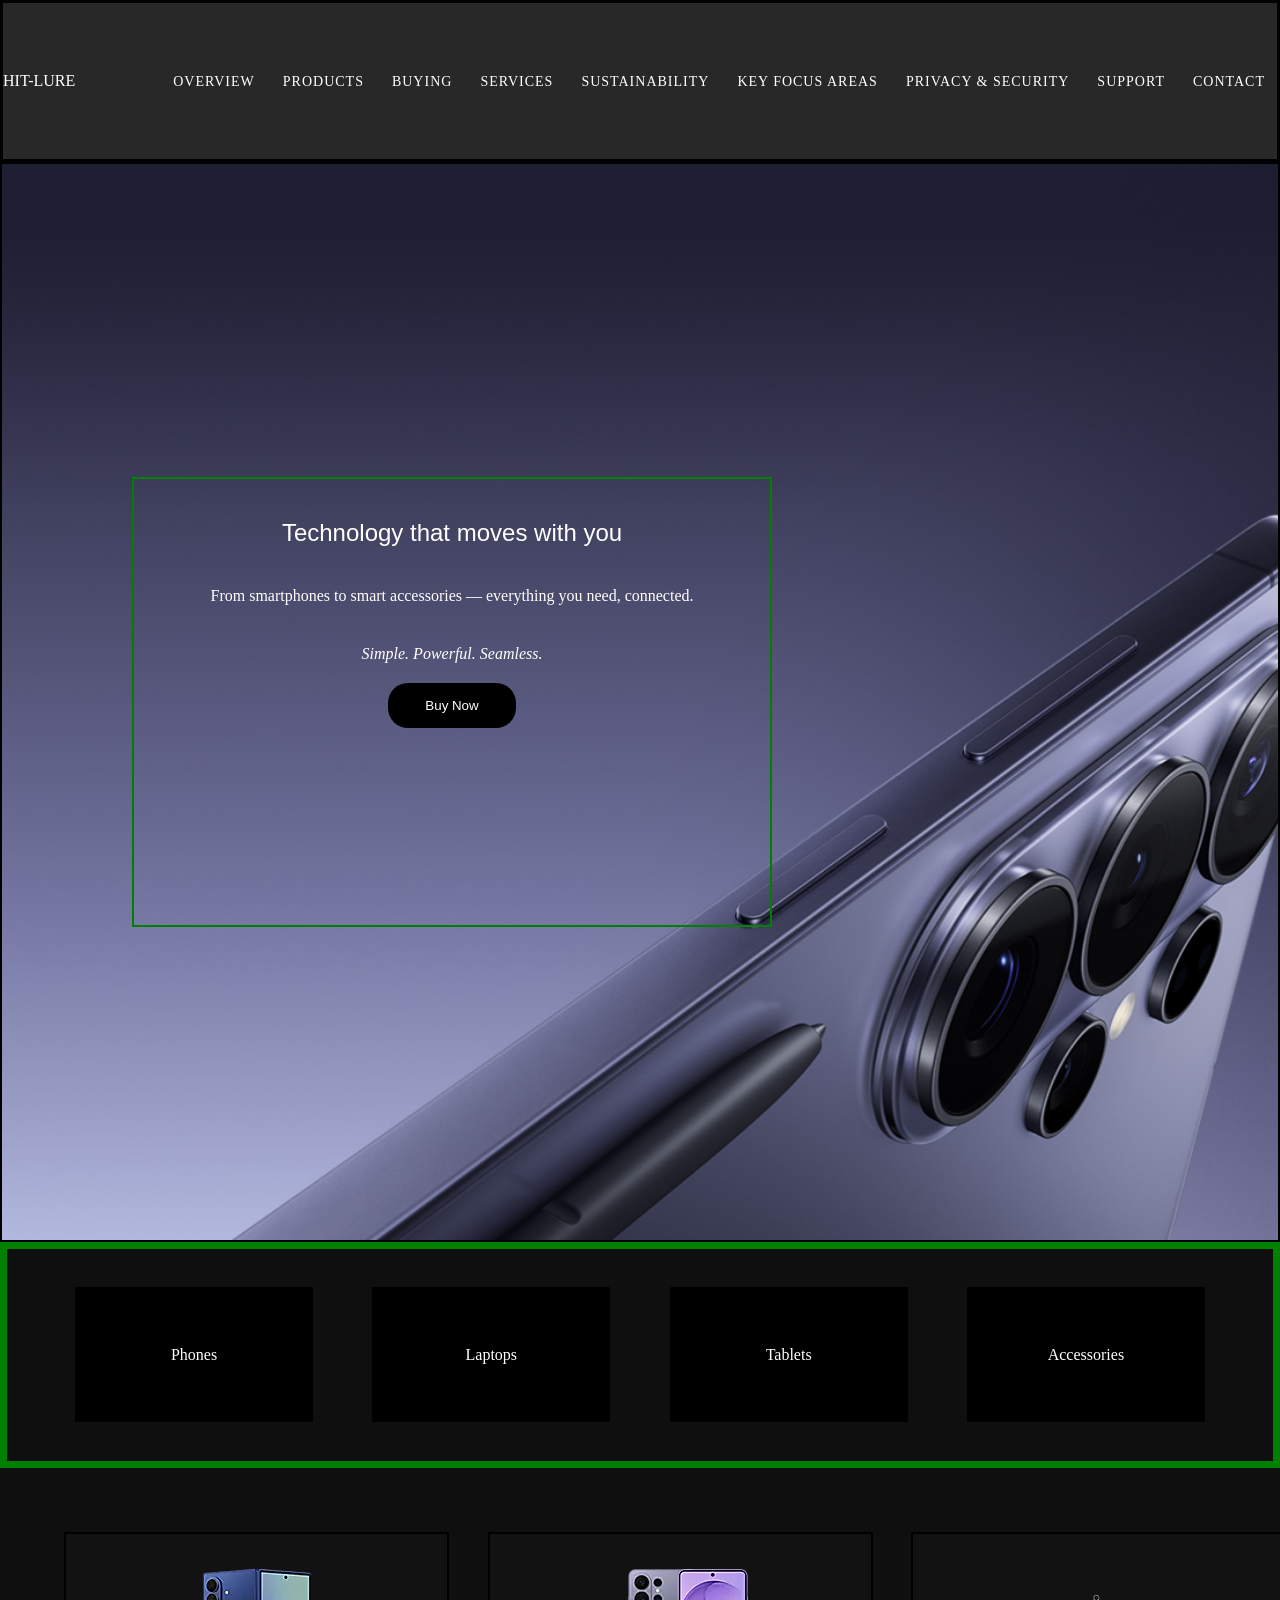
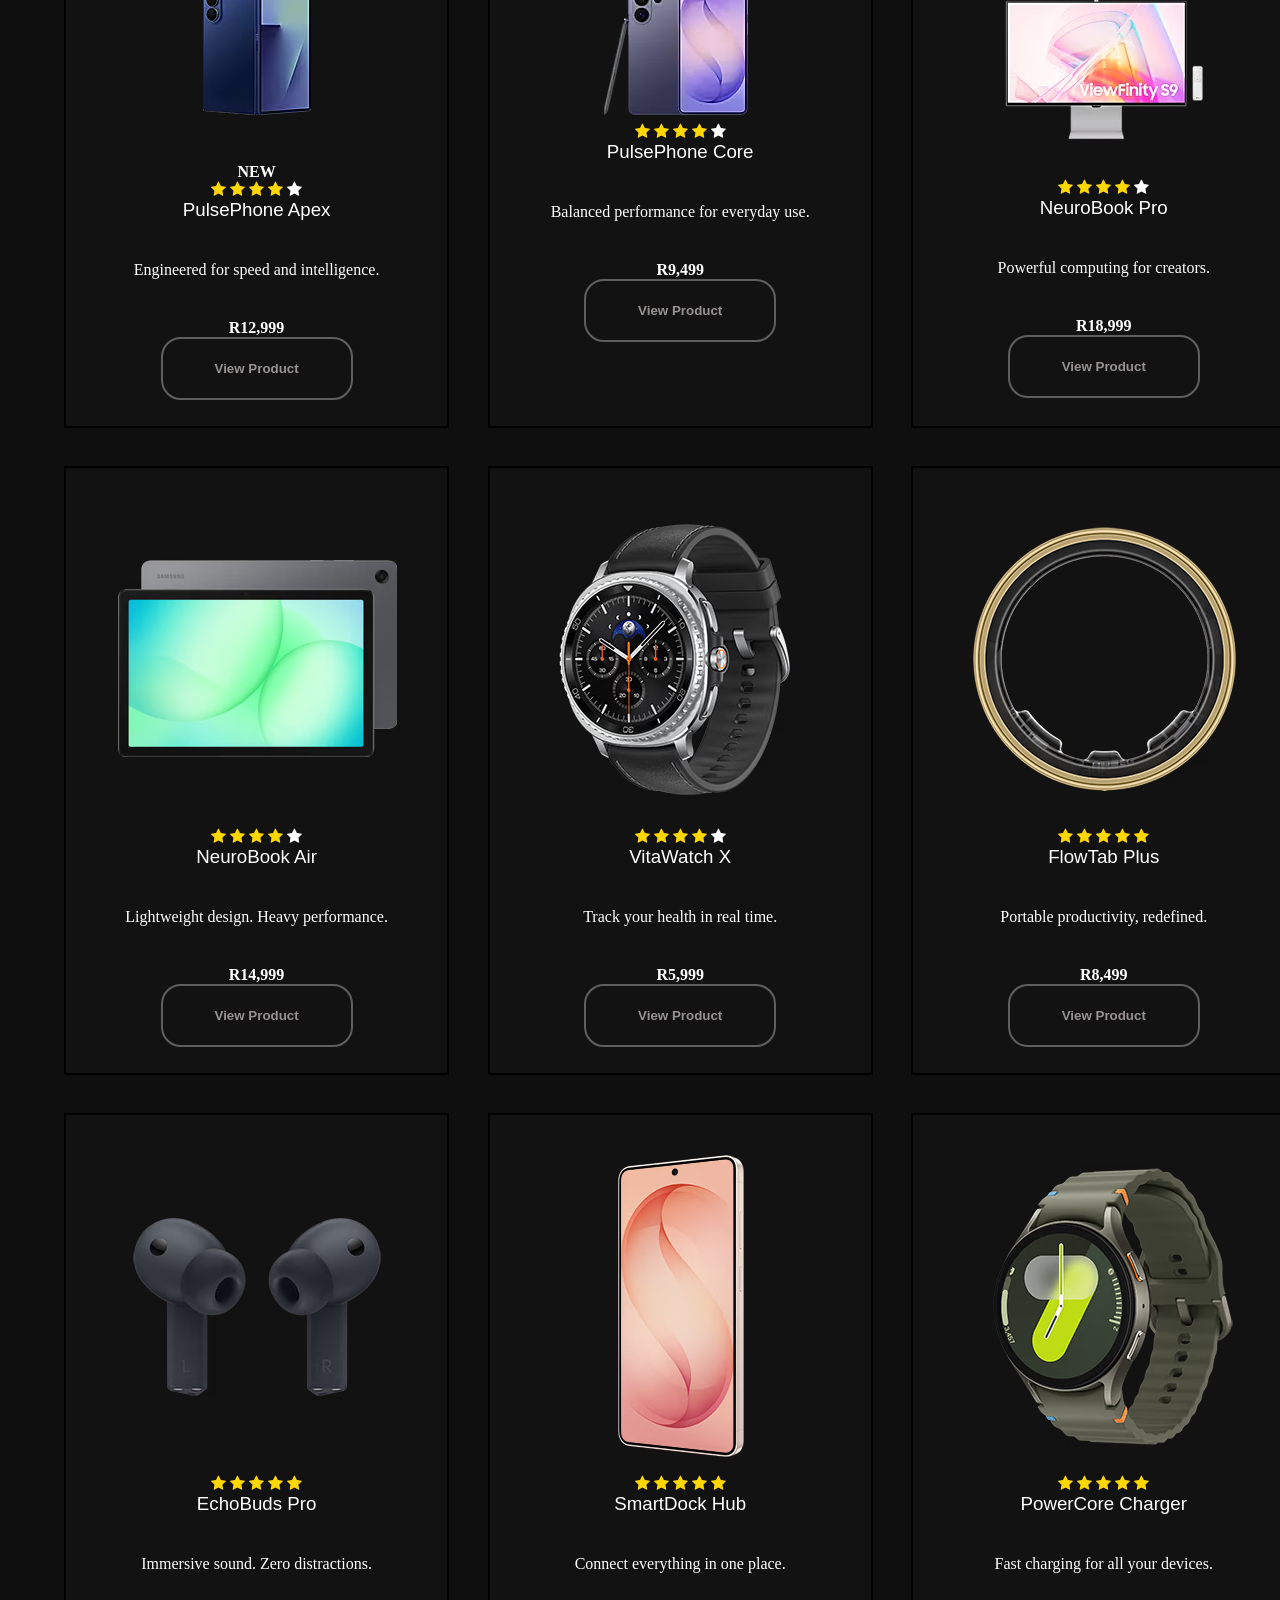
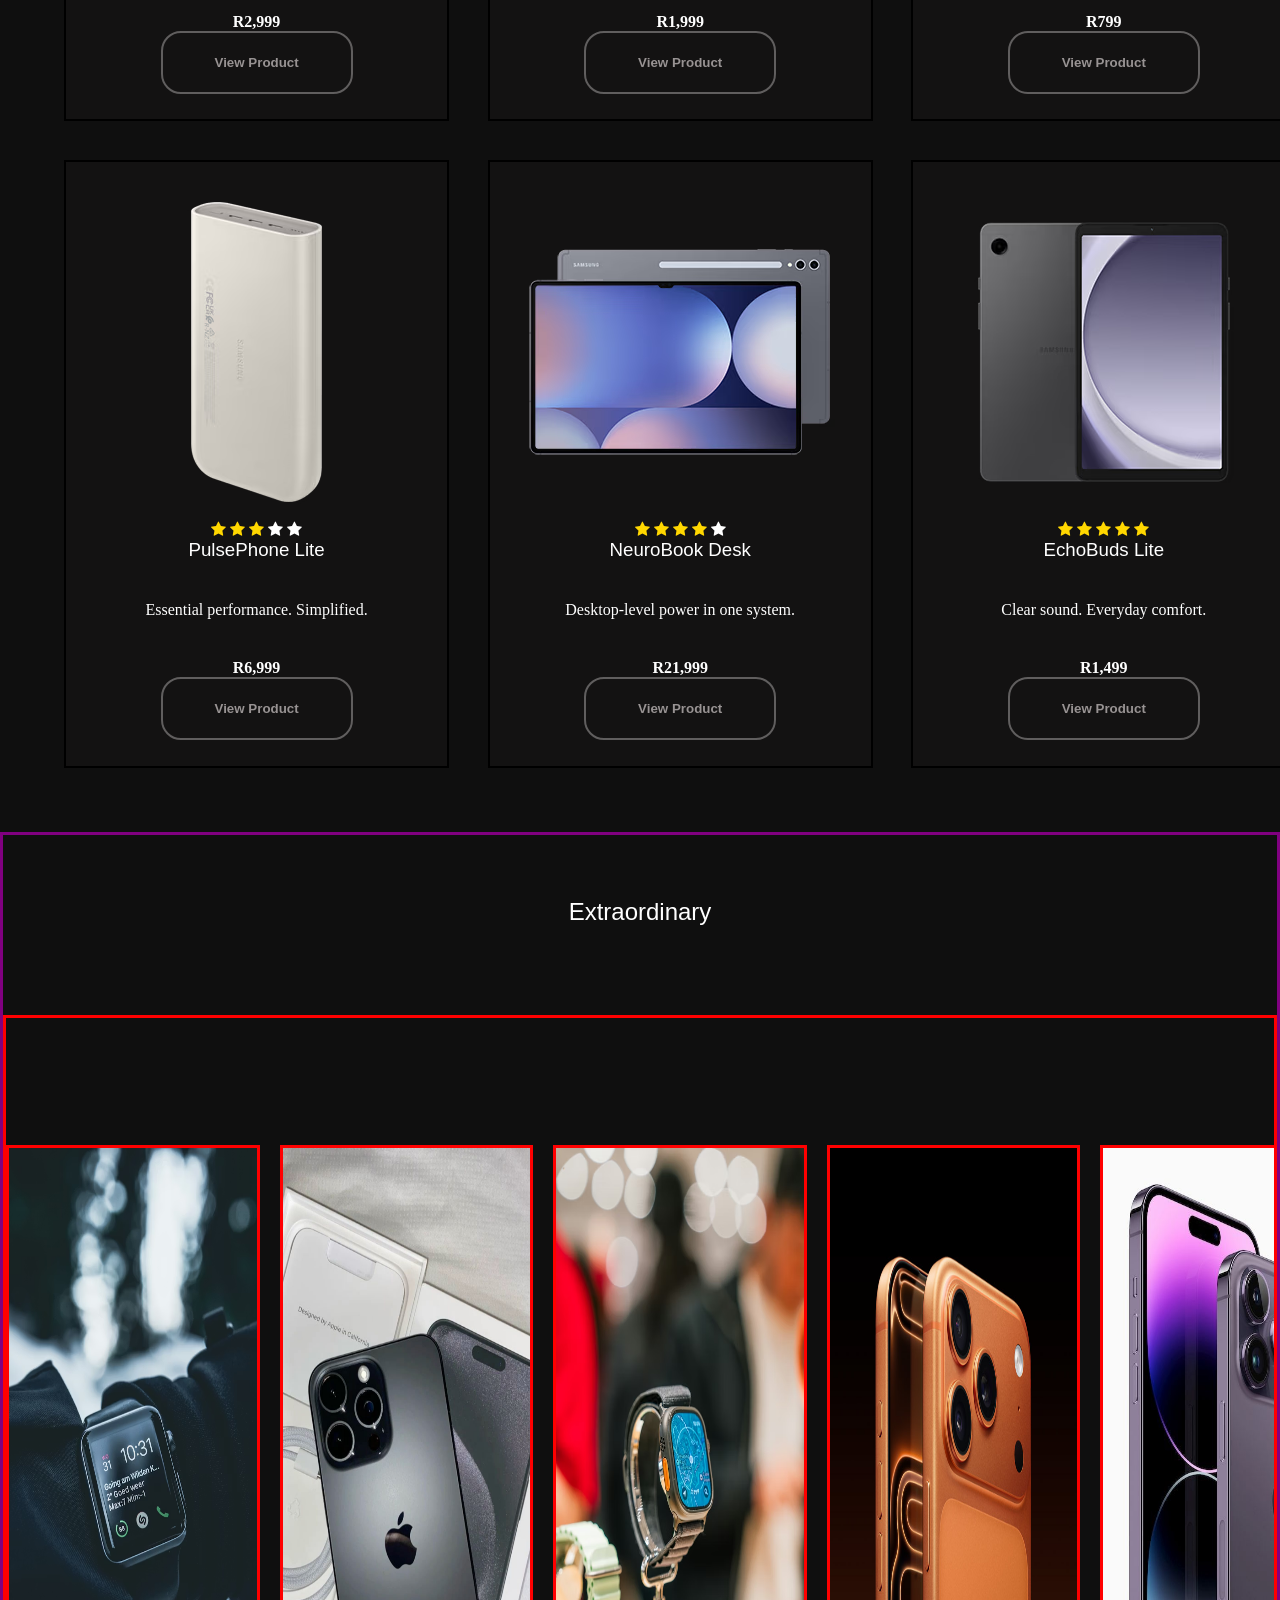
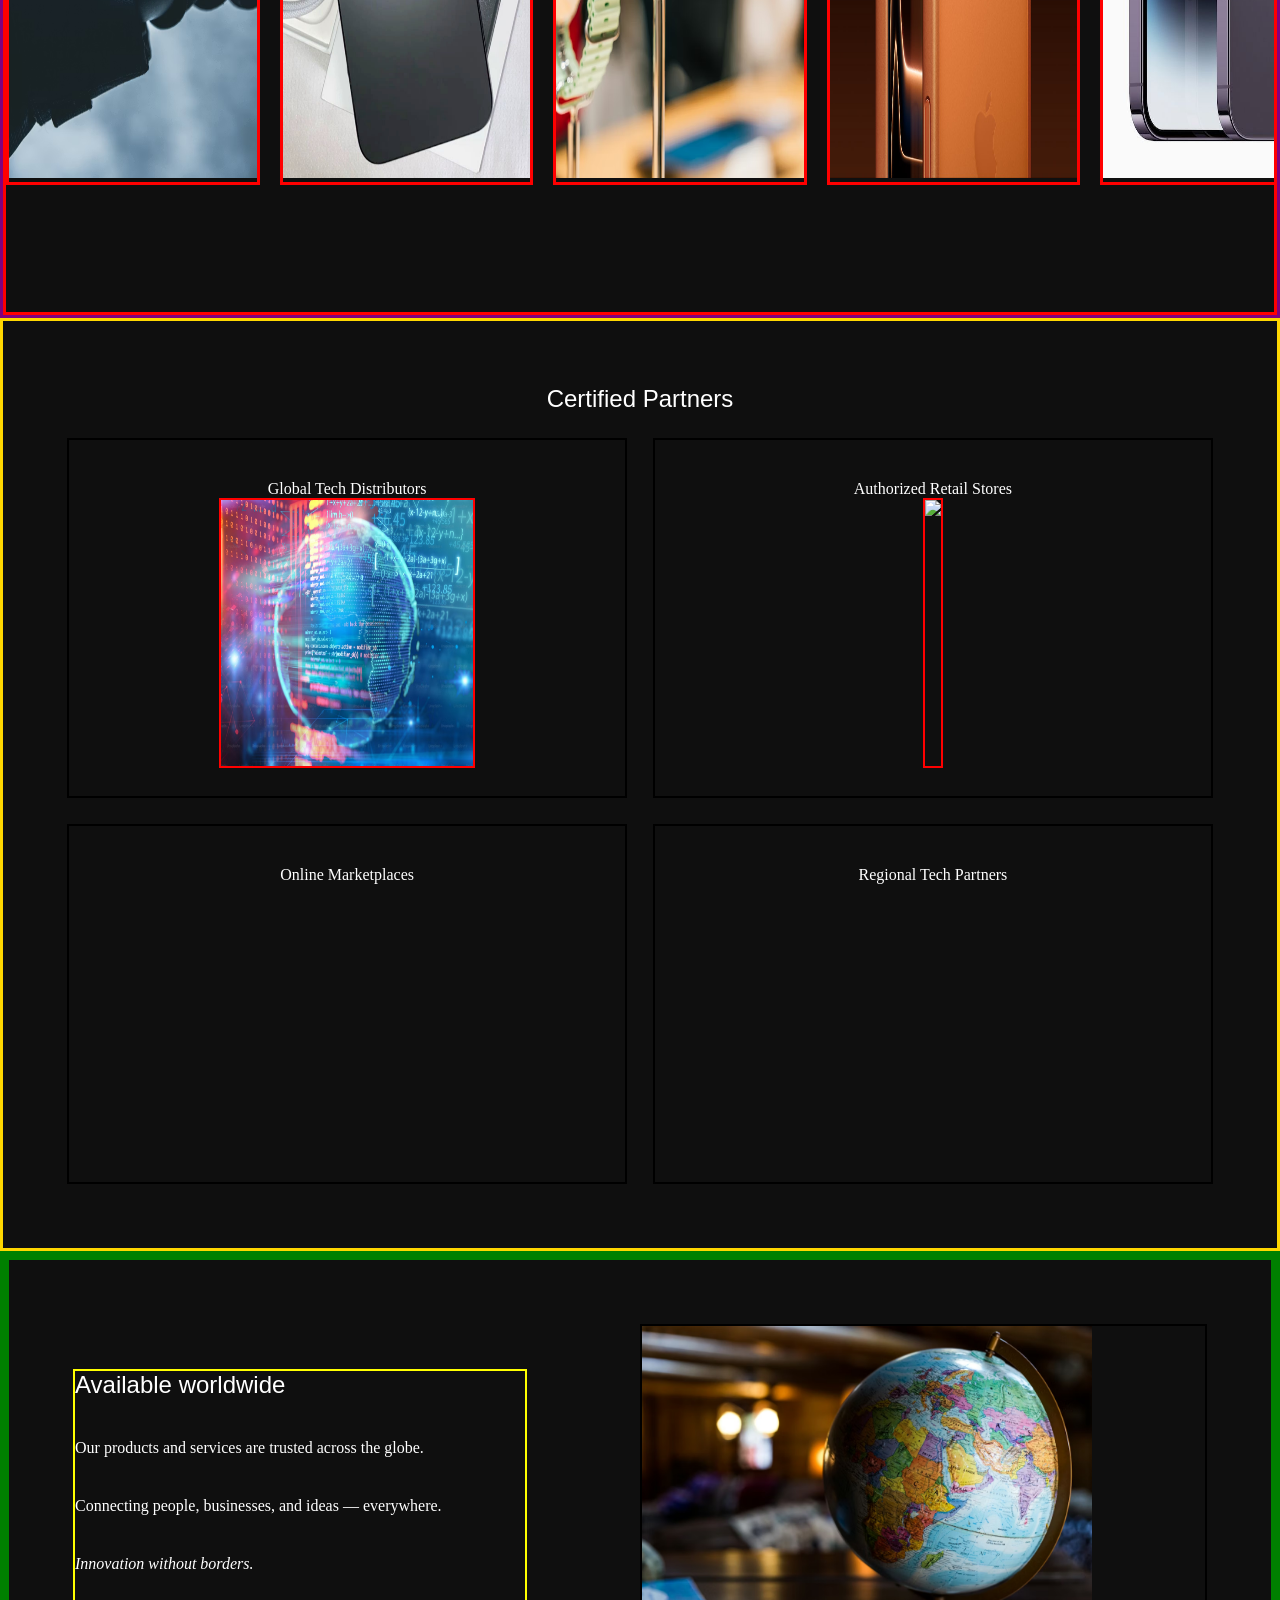
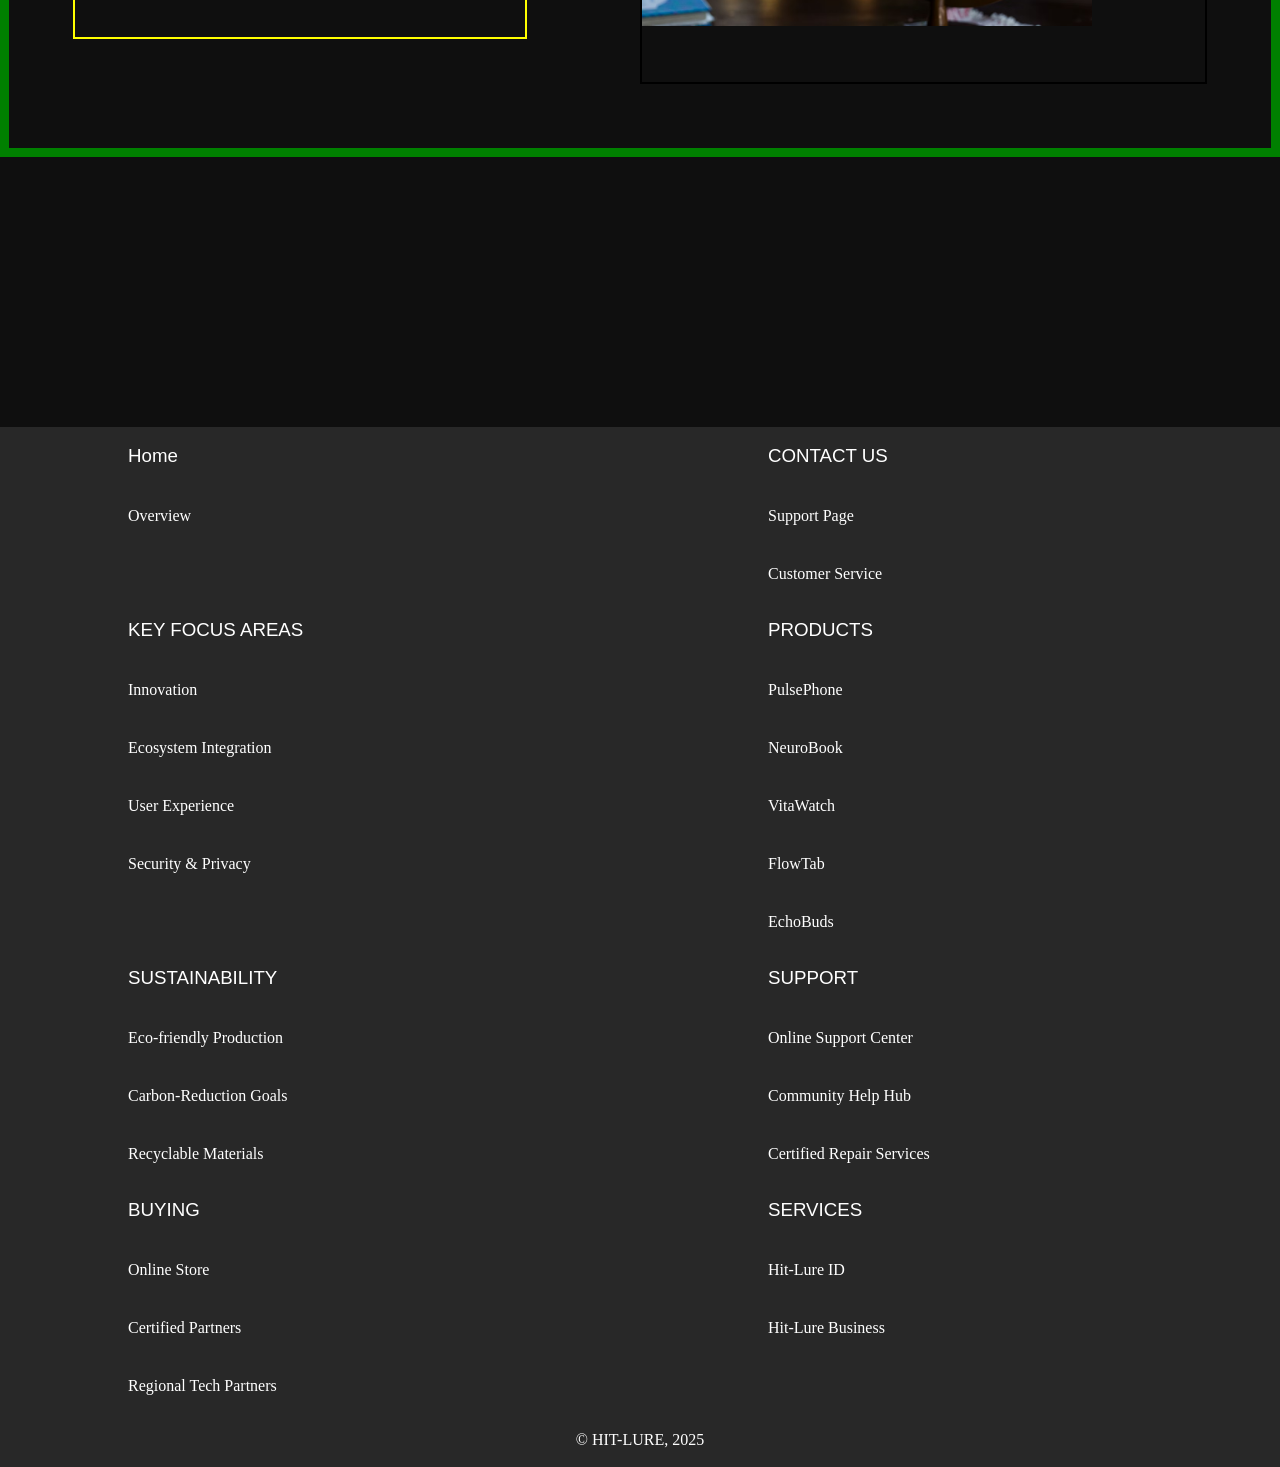
==== commit dd391f56: "These are all of my pages" ====
--- a/buying.html
+++ b/buying.html
@@ -1,20 +1,26 @@
 <!DOCTYPE html>
 <html lang="en">
+
 <head>
     <meta charset="UTF-8">
     <meta name="viewport" content="width=device-width, initial-scale=1.0">
     <title>Buying</title>
-     <link rel="stylesheet" href="all.css">
+    <link rel="stylesheet" href="all.css">
     <link rel="stylesheet" href="buying.css">
     <title>Document</title>
-   <link rel="stylesheet" href="https://cdn.jsdelivr.net/npm/swiper@11/swiper-bundle.min.css"/>
+    <link rel="stylesheet" href="https://cdn.jsdelivr.net/npm/swiper@11/swiper-bundle.min.css" />
+    <link rel="stylesheet" href="https://cdnjs.cloudflare.com/ajax/libs/font-awesome/4.7.0/css/font-awesome.min.css">
 </head>
+
 <body>
-    
-    
+
+
     <!-- This is the section for the header, navbar and hero -->
-    
-        <nav>
+
+    <nav>
+        <div class="logo">HIT-LURE</div>
+
+        <div class="lists">
             <a href="index.html">OVERVIEW</a>
             <a href="products.html">PRODUCTS</a>
             <a href="buying.html">BUYING</a>
@@ -24,218 +30,339 @@
             <a href="privacy.html">PRIVACY & SECURITY</a>
             <a href="support.html">SUPPORT</a>
             <a href="contactus.html">CONTACT</a>
-        </nav>
+        </div>
+    </nav>
+    <main>
+        <section class="hero-for-buying">
+            <div class="buy-text">
+                <h1>Technology that moves with you</h1>
+                <p>From smartphones to smart accessories — everything you need, connected.</p>
+                <p><em>Simple. Powerful. Seamless.</em></p>
+
+                <button>Buy Now</button>
+            </div>
+        </section>
+
+
+        <section class="categories">
+            <div class="category-box">Phones</div>
+            <div class="category-box">Laptops</div>
+            <div class="category-box">Tablets</div>
+            <div class="category-box">Accessories</div>
+
+        </section>
+
+
+        <section class="products-grid">
+
+            <div class="product-box">
+                <img src="Carmeline images/buying images/bg.avif">
+                <div>
+                    <p><strong>NEW</strong></p>
+
+                </div>
+                <div class="tex">
+                    <span class="fa fa-star checked"></span>
+                    <span class="fa fa-star checked"></span>
+                    <span class="fa fa-star checked"></span>
+                    <span class="fa fa-star checked"></span>
+                    <span class="fa fa-star"></span>
+                    <h3>PulsePhone Apex</h3>
+                    <p>Engineered for speed and intelligence.</p>
+                    <p><strong>R12,999</strong></p>
+
+
+                    <button>View Product</button>
+                </div>
+            </div>
+
+            <div class="product-box">
+                <div class="img-for-product">
+                    <img src="Carmeline images/buying images/galaxy_s26_ultra_pc.webp">
+                </div>
+                <div class="tex">
+                    <span class="fa fa-star checked"></span>
+                    <span class="fa fa-star checked"></span>
+                    <span class="fa fa-star checked"></span>
+                    <span class="fa fa-star checked"></span>
+                    <span class="fa fa-star"></span>
+                    <h3>PulsePhone Core</h3>
+                    <p>Balanced performance for everyday use.</p>
+                    <p><strong>R9,499</strong></p>
+                    <button>View Product</button>
+                </div>
+            </div>
+
+            <div class="product-box">
+                <div class="img-for-product">
+                    <img
+                        src="Carmeline images/buying images/za-viewfinity-s9-27s90pc-ls27c902pauxen-thumb-538587966.avif">
+                </div>
+                <div class="tex">
+                    <span class="fa fa-star checked"></span>
+                    <span class="fa fa-star checked"></span>
+                    <span class="fa fa-star checked"></span>
+                    <span class="fa fa-star checked"></span>
+                    <span class="fa fa-star"></span>
+                    <h3>NeuroBook Pro</h3>
+                    <p>Powerful computing for creators.</p>
+                    <p><strong>R18,999</strong></p>
+                    <button>View Product</button>
+                </div>
+
+            </div>
+
+
+            <div class="product-box">
+
+                <div class="img-for-product">
+                    <img src="Carmeline images/buying images/tab.avif">
+                </div>
+                <div class="tex">
+                    <span class="fa fa-star checked"></span>
+                    <span class="fa fa-star checked"></span>
+                    <span class="fa fa-star checked"></span>
+                    <span class="fa fa-star checked"></span>
+                    <span class="fa fa-star"></span>
+                    <h3>NeuroBook Air</h3>
+                    <p>Lightweight design. Heavy performance.</p>
+                    <p><strong>R14,999</strong></p>
+                    <button>View Product</button>
+                </div>
+            </div>
+
+            <div class="product-box">
+                <div class="img-for-product">
+                    <img
+                        src="Carmeline images/buying images/za-galaxy-watch8-classic-l505-sm-l505fzkaxfa-thumb-547652591.avif">
+                </div>
+                <div class="tex">
+                    <span class="fa fa-star checked"></span>
+                    <span class="fa fa-star checked"></span>
+                    <span class="fa fa-star checked"></span>
+                    <span class="fa fa-star checked"></span>
+                    <span class="fa fa-star"></span>
+                    <h3>VitaWatch X</h3>
+                    <p>Track your health in real time.</p>
+                    <p><strong>R5,999</strong></p>
+                    <button>View Product</button>
+                </div>
+            </div>
+
+            <div class="product-box">
+                <div class="img-for-product">
+                    <img src="Carmeline images/buying images/ring.avif">
+                </div>
+                <div class="tex">
+                    <span class="fa fa-star checked"></span>
+                    <span class="fa fa-star checked"></span>
+                    <span class="fa fa-star checked"></span>
+                    <span class="fa fa-star checked"></span>
+                    <span class="fa fa-star checked"></span>
+                    <h3>FlowTab Plus</h3>
+                    <p>Portable productivity, redefined.</p>
+                    <p><strong>R8,499</strong></p>
+                    <button>View Product</button>
+                </div>
+            </div>
+
+            <div class="product-box">
+                <div>
+                    <img src="Carmeline images/buying images/buds.avif">
+                </div>
+                <div class="tex">
+                    <span class="fa fa-star checked"></span>
+                    <span class="fa fa-star checked"></span>
+                    <span class="fa fa-star checked"></span>
+                    <span class="fa fa-star checked"></span>
+                    <span class="fa fa-star checked"></span>
+                    <h3>EchoBuds Pro</h3>
+                    <p>Immersive sound. Zero distractions.</p>
+                    <p><strong>R2,999</strong></p>
+                    <button>View Product</button>
+                </div>
+            </div>
+
+            <div class="product-box">
+                <div>
+                    <img src="Carmeline images/buying images/ph.avif">
+                </div>
+
+
+                <div class="tex">
+                    <span class="fa fa-star checked"></span>
+                    <span class="fa fa-star checked"></span>
+                    <span class="fa fa-star checked"></span>
+                    <span class="fa fa-star checked"></span>
+                    <span class="fa fa-star checked"></span>
+                    <h3>SmartDock Hub</h3>
+                    <p>Connect everything in one place.</p>
+                    <p><strong>R1,999</strong></p>
+                    <button>View Product</button>
+                </div>
+            </div>
+
+            <div class="product-box">
+                <div>
+                    <img src="Carmeline images/buying images/wah.avif">
+                </div>
+                <div class="tex">
+                    <span class="fa fa-star checked"></span>
+                    <span class="fa fa-star checked"></span>
+                    <span class="fa fa-star checked"></span>
+                    <span class="fa fa-star checked"></span>
+                    <span class="fa fa-star checked"></span>
+
+                    <h3>PowerCore Charger</h3>
+                    <p>Fast charging for all your devices.</p>
+                    <p><strong>R799</strong></p>
+                    <button>View Product</button>
+                </div>
+            </div>
+
+            <div class="product-box">
+                <div>
+
+                </div>
+                <div>
+                    <img src="Carmeline images/buying images/ear.avif">
+                    <div class="tex">
+                        <span class="fa fa-star checked"></span>
+                        <span class="fa fa-star checked"></span>
+                        <span class="fa fa-star checked"></span>
+                        <span class="fa fa-star"></span>
+                        <span class="fa fa-star"></span>
+                        <h3>PulsePhone Lite</h3>
+                        <p>Essential performance. Simplified.</p>
+                        <p><strong>R6,999</strong></p>
+                        <button>View Product</button>
+                    </div>
+                </div>
+            </div>
+
+            <div class="product-box">
+                <div>
+
+                </div>
+                <div>
+                    <img src="Carmeline images/buying images/tabb.avif">
+                    <div class="tex">
+                        <span class="fa fa-star checked"></span>
+                        <span class="fa fa-star checked"></span>
+                        <span class="fa fa-star checked"></span>
+                        <span class="fa fa-star checked"></span>
+                        <span class="fa fa-star"></span>
+                        <h3>NeuroBook Desk</h3>
+                        <p>Desktop-level power in one system.</p>
+                        <p><strong>R21,999</strong></p>
+                        <button>View Product</button>
+                    </div>
+                </div>
+            </div>
+            <div class="product-box">
+                <div>
+
+                </div>
+                <div>
+                 <img src="Carmeline images/buying images/taaa.avif">
+                  </div>
+                    <div class="tex"><span class="fa fa-star checked"></span>
+                        <span class="fa fa-star checked"></span>
+                        <span class="fa fa-star checked"></span>
+                        <span class="fa fa-star checked"></span>
+                        <span class="fa fa-star checked"></span>
+                        <h3>EchoBuds Lite</h3>
+                        <p>Clear sound. Everyday comfort.</p>
+                        <p><strong>R1,499</strong></p>
+                        <button>View Product</button>
+                    </div>
+               
+            </div>
+            </div>
+        </section>
+ <section id="more">
+
+            <h1>Extraordinary</h1>
+
+            <div id="more-devices">
+
+            
+
+                <div class="moree">
+                   <img src="Carmeline images/images for the home/photo-1517502474097-f9b30659dadb.avif">
+                </div>
+
+                <div class="moree">
+                    <img src="Carmeline images/images for the home/bea70325d780d7f6689b3192d426bd8a.jpg">
+                </div>
+
+                <div class="moree">
+                    <img src="Carmeline images/images for the home/photo-1767003259020-140e63496334.avif">
+                </div>
+
+                <div class="moree">
+                    <img src="Carmeline images/buying images/iphone_17pro__t1j902iw6kya_large_2x.jpg">
+                </div>
+
+                <div class="moree">
+                    <img src="Carmeline images/26be56634ad9773c9d8f6315cac2cba7.jpg">
+                </div>
+
+                <div class="moree">
+                      <img src="Carmeline images/7c2e321c3a193dfb5f9a6763d4e36435.jpg">
+                </div>
+
+                <div class="moree">
+                    <img src="Carmeline images/pexels-cmrcn-30353222.jpg"  >
+                </div>
+                <div class="moree">
+                      <img src="Carmeline images/images for the home/photo-1629367494173-c78a56567877.avif">
+                </div>
+            </div>
+
+        </section>
+
+        <section class="partners">
+            <h2>Certified Partners</h2>
+
+            <div class="partner-grid">
+                <div class="partner">
+                    <p>Global Tech Distributors</p>
+                    <img src="Carmeline images/premium_photo-1661878193069-260470ba5da4.avif">
+                </div>
+                <div class="partner">
+                    <p>Authorized Retail Stores</p>
+                    <img src="Carmeline images/buying images/pexels-webber-amir-1551084-28919439.jpg">
+                </div>
+                <div class="partner">
+                    <p>Online Marketplaces</p>
+                    <!-- <img src="" -->
+                </div>
+                <div class="partner">
+                    <p>Regional Tech Partners</p>
+                </div>
+            </div>
+        </section>
+
+
+        <section class="world">
+            <div class="world-text">
+                <h2>Available worldwide</h2>
+                <p>Our products and services are trusted across the globe.</p>
+                <p>Connecting people, businesses, and ideas — everywhere.</p>
+                <p><em>Innovation without borders.</em></p>
+            </div>
+            <div class="world-map">
+<img src="Carmeline images/Privacy images/world.avif">
+            </div>
+        </section>
+
        
-
-    <main>
-    <section class="hero-for-buying">
-         <h1>Technology that moves with you</h1>
-            <p>From smartphones to smart accessories — everything you need, connected.</p>
-            <p><em>Simple. Powerful. Seamless.</em></p>
-    </section>
-
-    
-    <section class="categories">
-        <div class="category-box">Phones</div>
-        <div class="category-box">Laptops</div>
-        <div class="category-box">Tablets</div>
-        <div class="category-box">Accessories</div>
+        <section class="icons">
         
-    </section>
-
-    
-    <section class="products-grid">
-
-        <div class="product-box">
-             <img src="Carmeline images/buying images/bg.avif"> 
-             <div>
-                <p><strong>NEW</strong></p>
-               
-            </div>
-            <div>
-                <h3>PulsePhone Apex</h3>
-                <p>Engineered for speed and intelligence.</p>
-                <p><strong>R12,999</strong></p>
-                <button>View Product</button>
-            </div>
-        </div>
-
-        <div class="product-box">
-             <div class="img-for-product">
-                <img src="Carmeline images/buying images/galaxy_s26_ultra_pc.webp"> 
-            </div>
-            <div>
-                <h3>PulsePhone Core</h3>
-                <p>Balanced performance for everyday use.</p>
-                <p><strong>R9,499</strong></p>
-                <button>View Product</button>
-            </div>
-        </div>
-
-        <div class="product-box">
-         <div class="img-for-product">
-                <img src="Carmeline images/buying images/za-viewfinity-s9-27s90pc-ls27c902pauxen-thumb-538587966.avif"> 
-            </div>
-            <div>
-                <h3>NeuroBook Pro</h3>
-                <p>Powerful computing for creators.</p>
-                <p><strong>R18,999</strong></p>
-                <button>View Product</button>
-            </div>
-
-        </div>
-
-        
-        <div class="product-box">
-             
-            <div class="img-for-product">
-                <img src="Carmeline images/buying images/tab.avif"> 
-            </div>
-            <div>
-                <h3>NeuroBook Air</h3>
-                <p>Lightweight design. Heavy performance.</p>
-                <p><strong>R14,999</strong></p>
-                <button>View Product</button>
-            </div>
-        </div>
-
-        <div class="product-box">
-            <div class="img-for-product">
-                <img src="Carmeline images/buying images/za-galaxy-watch8-classic-l505-sm-l505fzkaxfa-thumb-547652591.avif"> 
-            </div>
-            <div>
-                <h3>VitaWatch X</h3>
-                <p>Track your health in real time.</p>
-                <p><strong>R5,999</strong></p>
-                <button>View Product</button>
-            </div>
-        </div>
-
-        <div class="product-box">
-        <div class="img-for-product">
-                <img src="Carmeline images/buying images/ring.avif"> 
-            </div>
-            <div>
-                <h3>FlowTab Plus</h3>
-                <p>Portable productivity, redefined.</p>
-                <p><strong>R8,499</strong></p>
-                <button>View Product</button>
-            </div>
-        </div>
-
-        <div class="product-box">
-             <div>
-               <img src="Carmeline images/buying images/buds.avif">
-            </div>
-            <div>
-               
-                <h3>EchoBuds Pro</h3>
-                <p>Immersive sound. Zero distractions.</p>
-                <p><strong>R2,999</strong></p>
-                <button>View Product</button>
-            </div>
-        </div>
-
-        <div class="product-box">
-            <div>
-               
-            </div>
-            <div>
-               <img src="Carmeline images/buying images/ph.avif">
-                <h3>SmartDock Hub</h3>
-                <p>Connect everything in one place.</p>
-                <p><strong>R1,999</strong></p>
-                <button>View Product</button>
-            </div>
-        </div>
-
-        <div class="product-box">
-         <div>
-              
-            </div>
-            <div>
-                 <img src="Carmeline images/buying images/wah.avif">
-                <h3>PowerCore Charger</h3>
-                <p>Fast charging for all your devices.</p>
-                <p><strong>R799</strong></p>
-                <button>View Product</button>
-            </div>
-        </div>
-        
-        <div class="product-box">
-             <div>
-               
-            </div>
-            <div>
-                <img src="Carmeline images/buying images/ear.avif">
-                <h3>PulsePhone Lite</h3>
-                <p>Essential performance. Simplified.</p>
-                <p><strong>R6,999</strong></p>
-                <button>View Product</button>
-            </div>
-        </div>
-
-        <div class="product-box">
-            <div>
-              
-            </div>
-            <div>
-                <img src="Carmeline images/buying images/tabb.avif">
-                <h3>NeuroBook Desk</h3>
-                <p>Desktop-level power in one system.</p>
-                <p><strong>R21,999</strong></p>
-                <button>View Product</button>
-            </div>
-        </div>
-
-        <div class="product-box">
-         <div>
-               
-            </div>
-            <div>
-                <img src="Carmeline images/buying images/taaa.avif">
-                <h3>EchoBuds Lite</h3>
-                <p>Clear sound. Everyday comfort.</p>
-                <p><strong>R1,499</strong></p>
-                <button>View Product</button>
-            </div>
-        </div>
-    </section>
-
-    
-    <section class="partners">
-        <h2>Certified Partners</h2>
-
-        <div class="partner-grid">
-            <div class="partner">
-<p>Global Tech Distributors</p>
-            </div>
-            <div class="partner">
- <p>Authorized Retail Stores</p>
-            </div>
-            <div class="partner">
-<p>Online Marketplaces</p>
-            </div>
-            <div class="partner">
- <p>Regional Tech Partners</p>
-            </div>
-        </div>
-    </section>
-
-    
-    <section class="world">
-        <div class="world-text">
-            <h2>Available worldwide</h2>
-            <p>Our products and services are trusted across the globe.</p>
-            <p>Connecting people, businesses, and ideas — everywhere.</p>
-            <p><em>Innovation without borders.</em></p>
-        </div>
-        <div class="world-map">
-
-        </div>
-    </section>
-</main>
-  <footer>
+        </section>
+    </main>
+    <footer>
         <div class="footer-sections-all">
             <div class="footer-sections">
                 <h3>Home</h3>
@@ -294,7 +421,7 @@
         </div>
 
         <article class="copyright"> &copy; HIT-LURE, 2025 </article>
-
     </footer>
 </body>
+
 </html>
--- a/all.css
+++ b/all.css
@@ -1,174 +1,192 @@
-*{
+* {
     margin: 0;
     padding: 0;
     box-sizing: border-box;
     color: white;
-  
-}
-
-body{
+
+}
+
+body {
     background-color: #0f0f0f;
 }
 
+/* FONTS */
+
+.exo-2 {
+    font-family: "Exo 2", sans-serif;
+    font-optical-sizing: auto;
+    font-weight: 400;
+    font-style: normal;
+}
+
+.share-tech-mono-regular {
+    font-family: "Share Tech Mono", monospace;
+    font-weight: 400;
+    font-style: normal;
+}
+
+
 /* This section is the header and the navbar as well  */
-header{
-    border:3px solid pink;
+header {
+    border: 3px solid pink;
     min-height: 100vh;
     width: 100%;
-    
-}
-
-
-nav{
-    border:3px solid black;
-    min-height:18vh;
-    width:100%;
-    display:flex;
-    justify-content:space-between;
-    align-items:center;
-    gap:25px;
-    background-color:rgb(0, 0, 0);
-    
-}
-
-nav a{
-    text-decoration:none;
-    color:white;
-    font-size:14px;
-    font-weight:500;
-    letter-spacing:1px;
-    padding:10px 12px;
+
+}
+
+
+nav {
+    border: 3px solid black;
+    min-height: 18vh;
+    width: 100%;
+    display: flex;
+    justify-content: space-between;
+    align-items: center;
+    gap: 25px;
+    background-color: rgb(40, 40, 40);
+
+}
+
+nav a {
+    text-decoration: none;
+    color: white;
+    font-size: 14px;
+    font-weight: 500;
+    letter-spacing: 1px;
+    padding: 10px 12px;
     transition: 0.3s ease;
 }
 
-nav a:hover{
-    background-color:#0f0f0f;
-    color:white;
-    border-radius:5px;
-    
-}
-
-
-.iphone1, .iphone2, .iphone3, .iphone4,.iphone5{
+nav a:hover {
+    background-color: #0f0f0f;
+    color: white;
+    border:2px solid#acabab;
+    border-radius: 5px;
+
+}
+
+
+.iphone1,
+.iphone2,
+.iphone3,
+.iphone4,
+.iphone5 {
     border: 3px solid purple;
     min-height: 90vh;
     display: flex;
     align-items: center;
     flex-direction: column;
-     position: relative; 
-     line-height:8vh;
-
-}
-
-.iphone1{ background-image: linear-gradient(rgba(0, 0, 0, 0.5), rgba(0, 0, 0, 0.5)), url("Carmeline images/images for the home/daniel-romero-q-RQba-XCgU-unsplash.jpg");
- height: 50%;
-  background-position: center;
-  background-repeat: no-repeat;
-  background-size: cover;
-  position: relative;}
-
-.iphone2{ background-image: linear-gradient(rgba(0, 0, 0, 0.5), rgba(0, 0, 0, 0.5)), url("Carmeline images/images for the home/photo-1622531636820-5d727319e45d.avif");
- height: 50%;
-  background-position: center;
-  background-repeat: no-repeat;
-  background-size: cover;
-  position: relative;
-}
-
-
-  .iphone3{ background-image: linear-gradient(rgba(0, 0, 0, 0.5), rgba(0, 0, 0, 0.5)),url("Carmeline images/images for the home/NV.avif");
- height: 50%;
-  background-position: center;
-  background-repeat: no-repeat;
-  background-size: cover;
-  position: relative;
-}
-
-
-  .iphone4{ background-image: linear-gradient(rgba(0, 0, 0, 0.5), rgba(0, 0, 0, 0.5)),url("Carmeline images/images for the home/photo-1525547719571-a2d4ac8945e2.avif");
- height: 50%;
-  background-position: center;
-  background-repeat: no-repeat;
-  background-size: cover;
-  position: relative;
-  background-position: center;
-}
-
-
-  .iphone5{ background-image: linear-gradient(rgba(0, 0, 0, 0.5), rgba(0, 0, 0, 0.5)),  url("Carmeline images/images for the home/photo-1603351154351-5e2d0600bb77.avif");
-  background-position: center;
-  background-repeat: no-repeat;
-  background-size: cover;
-  position: relative;
-background-position: center;
-}
-
-
-
-.iphone1, .iphone2, .iphone3, .iphone4,.iphone5, h1, p{
-     position: relative;
-  z-index: 2;        
-  color: white;
-  /* font-size: 20px; */
-  padding-top: 40px;
- 
-}
-.iphone1 > button{
- min-height: 8vh;
- width: 15%;
- border-radius: 30px;
- font-size: 15px;
- color: black;
-
-}
-
-.iphone2 > button{
- min-height: 8vh;
- width: 15%;
- border-radius: 30px;
- font-size: 15px;
- color: black;
-
-}
-
-.iphone3 > button{
- min-height: 8vh;
- width: 15%;
- border-radius: 30px;
- font-size: 15px;
- color: black;
-
-}
-
-.iphone4 > button{
- min-height: 8vh;
- width: 15%;
- border-radius: 30px;
- font-size: 15px;
- color: black;
-
-}
-
-.iphone5 > button{
- min-height: 8vh;
- width: 15%;
- border-radius: 30px;
- font-size: 15px;
- color: black;
-
-}
-.iphone >h2{
+    position: relative;
+    
+
+
+}
+
+.iphone1 {
+    background-image: linear-gradient(rgba(0, 0, 0, 0.5), rgba(0, 0, 0, 0.5)), url("Carmeline images/images for the home/daniel-romero-q-RQba-XCgU-unsplash.jpg");
+    height: 50%;
+    background-position: center;
+    background-repeat: no-repeat;
+    background-size: cover;
+    position: relative;
+}
+
+.iphone2 {
+    background-image: linear-gradient(rgba(0, 0, 0, 0.5), rgba(0, 0, 0, 0.5)), url("Carmeline images/images for the home/photo-1622531636820-5d727319e45d.avif");
+    height: 50%;
+    background-position: center;
+    background-repeat: no-repeat;
+    background-size: cover;
+    position: relative;
+}
+
+
+.iphone3 {
+    background-image: linear-gradient(rgba(0, 0, 0, 0.5), rgba(0, 0, 0, 0.5)), url("Carmeline images/images for the home/NV.avif");
+    height: 50%;
+    background-position: center;
+    background-repeat: no-repeat;
+    background-size: cover;
+    position: relative;
+}
+
+
+.iphone4 {
+    background-image: linear-gradient(rgba(0, 0, 0, 0.5), rgba(0, 0, 0, 0.5)), url("Carmeline images/images for the home/photo-1525547719571-a2d4ac8945e2.avif");
+    height: 50%;
+    background-position: center;
+    background-repeat: no-repeat;
+    background-size: cover;
+    position: relative;
+    background-position: center;
+}
+
+
+.iphone5 {
+    background-image: linear-gradient(rgba(0, 0, 0, 0.5), rgba(0, 0, 0, 0.5)), url("Carmeline images/images for the home/photo-1603351154351-5e2d0600bb77.avif");
+    background-position: center;
+    background-repeat: no-repeat;
+    background-size: cover;
+    position: relative;
+    background-position: center;
+}
+
+
+
+.iphone1,
+.iphone2,
+.iphone3,
+.iphone4,
+.iphone5,
+h1,
+p {
+    position: relative;
+    z-index: 2;
+    color: white;
+    /* font-size: 20px; */
+    padding-top: 40px;
+
+}
+
+
+
+.iphone1>button,
+.iphone2>button,
+.iphone3>button,
+.iphone4>button,
+.iphone5>button {
+    margin-top: 20px;
+    border: none;
+    cursor: pointer;
+    transition: 0.3s ease;
+    min-height: 8vh;
+    width: 15%;
+    border-radius: 30px;
+}
+
+
+
+.iphone1>h2,.iphone2>h2,.iphone3>h2,.iphone4>h2,.iphone5>h2 {
+    font-size:45px;
+    font-weight: bold;
+
+}
+/* .iphone>h2 {
     font-size: 45px;
 }
 
-.iphone >p{
+.iphone>p {
     font-size: 30px;
-}
+} */
 
 
 /* This is the main section of the overview also called the index.html */
-.overview1, .overview2, .overview3, .overview4, .overview5{
-    border:4px solid #008000;
+.overview1,
+.overview2,
+.overview3,
+.overview4,
+.overview5 {
+    border: 4px solid #008000;
     min-height: 100vh;
     width: 100%;
     padding: 3vw;
@@ -179,13 +197,21 @@
     gap: 2vw;
 }
 
-.overview-paragraph1, .overview-paragraph2, .overview-paragraph3, .overview-paragraph4, .overview-paragraph5{
+.overview-paragraph1,
+.overview-paragraph2,
+.overview-paragraph3,
+.overview-paragraph4,
+.overview-paragraph5 {
     border: 3px solid orange;
     width: 40%;
     min-height: 400px;
 }
 
-.overviewimg1, .overviewimg2, .overviewimg3, .overviewimg4, .overviewimg5{
+.overviewimg1,
+.overviewimg2,
+.overviewimg3,
+.overviewimg4,
+.overviewimg5 {
     display: flex;
     align-items: center;
     justify-content: center;
@@ -194,28 +220,39 @@
     min-height: 500px;
 }
 
-.overviewimg1> img{
-max-width: 46vw;
-min-height:68vh
-}
-.overviewimg2> img{
-max-width: 100vw;
-min-height:65vh
-}
-
-.overviewimg3> img{
-max-width: 190vw;
-min-height:75vh
-}
-
-.overviewimg4> img{
-max-width: 46vw;
-height:69vh
-}
-
-.overviewimg5> img{
-max-width: 46vw;
-height:69vh
+.overviewimg1>img {
+    max-width: 46vw;
+    min-height: 68vh
+}
+
+.overviewimg2>img {
+    max-width: 100vw;
+    min-height: 65vh
+}
+
+.overviewimg3>img {
+    max-width: 190vw;
+    min-height: 75vh
+}
+
+.overviewimg4>img {
+    max-width: 46vw;
+    height: 69vh
+}
+
+.overviewimg5>img {
+    max-width: 46vw;
+    height: 69vh
+}
+
+
+h1,
+h2,
+h3 {
+    font-family: "Exo 2", sans-serif;
+    font-optical-sizing: auto;
+    font-weight: 400;
+    font-style: normal;
 }
 
 
@@ -362,30 +399,31 @@
 footer{
     width: 100%;
     min-height: 50vh;
-    border: 0.3vw solid black;
     display: flex;
     flex-direction: column;
     justify-content: center;
     align-items: center;
-   
+    background-color: rgb(40, 40, 40);
+    font-family: "Exo 2";
+    color: #c4c3c3;
 }
 
 .footer-sections-all{
     width: 100%;
-    border: 0.2vw rgb(189, 65, 86) solid;
     display: grid;
     grid-template-columns: repeat(2, 1fr);
-     background-color: black;
 }
 
 .footer-sections{
     width: 30vw;
-    border: 0.2vw solid red;
     align-self: baseline;
-    background-color: black;
+    margin: 2vh auto;
 }
 
 .copyright{
     align-self: center;
-}
-
+    margin: 2vh auto;
+}
+
+
+
--- a/buying.css
+++ b/buying.css
@@ -1,17 +1,53 @@
 
 /* This is for the buying page */
 .hero-for-buying{
-    height:100vh;
+    min-height:120vh;
     display:flex;
     justify-content:center;
     border:2px solid black;
     flex-direction: column;
-    align-items: center;
-    background-image:url(bann.jpg) ;
+    /* align-items: center; */
+    /* padding-left: 10vh; */
+    background-image:url(Carmeline\ images/bann.jpg) ;
     background-position: center;
     background-repeat: no-repeat;
     background-size: cover;
-}
+    overflow: hidden;
+}
+
+.buy-text{
+    border:2px solid green;
+    width:50vw;
+    min-height: 50vh;
+    margin-left: 130px;
+    display:flex;
+    flex-direction: column;
+    align-items: center;
+  
+}
+
+
+.buy-text > button {
+    margin-top: 20px;
+    min-height: 5vh;
+    width:10vw;
+    border-radius: 20px;
+    background-color:black;
+    color: white;
+    border: none;
+    cursor: pointer;
+    transition: 0.3s ease;
+}
+
+
+.buy-text > button:hover {
+    transform: translateY(-3px) scale(1.05);
+    box-shadow: 0 0 10px #23f403,
+                0 0 25px #24dc04,
+                0 0 40px #03eb63;
+}
+
+
 
 /* This is for the categories boxes */
 .categories{
@@ -28,9 +64,22 @@
     display:flex;
     align-items:center;
     justify-content:center;
-    
-}
-
+     transition: 0.3s ease;
+    cursor: pointer;
+    background-color: black;
+    z-index:2;
+}
+
+.category-box {
+    transition: 0.3s ease;
+    cursor: pointer;
+}
+
+.category-box:hover{ transform: translateY(-5px); 
+    box-shadow: 0 0 15px rgba(158, 165, 165, 0.6),
+                0 0 30px rgba(94, 98, 98, 0.4),
+                0 0 45px rgba(226, 228, 228, 0.2);
+    border-color:white;}
 
 
 
@@ -43,9 +92,17 @@
 
 .product-box{
     border:2px solid black;
+    background-color: rgb(19, 18, 18);
     padding:2vw;
     text-align:center;
     min-height:50vh;
+     transition: transform 0.3s ease;
+     
+}
+
+.product-box:hover {
+    transform: translateY(-10px);
+    
 }
 
 .product-box-images{
@@ -57,6 +114,52 @@
 .product-box-images> img{
     min-width: 20vw;
    min-height: 20vw;
+   
+}
+
+.tex > button {
+    width:15vw;
+    min-height: 7vh;
+    border-radius: 20px;
+    color:rgb(152, 147, 147);
+    cursor: pointer;
+    border: 2px solid rgb(96, 94, 94);
+    background: transparent;
+    position: relative;
+    overflow: hidden;
+    transition: 0.3s ease;
+    font-weight: bold;
+     
+}
+
+
+.tex > button::before {
+    content: "";
+    position: absolute;
+    top: 0;
+    left: -100%;
+    width: 100%;
+    height: 100%;
+    background: black;
+    transition: 0.4s ease;
+    z-index: -1;
+}
+
+.tex > button:hover::before {
+    left: 0;
+}
+
+.tex > button:hover {
+    color: white;
+    transform: translateY(-3px);
+}
+
+ .fa-star {
+    color: white;
+}
+
+.checked{
+    color:gold;
 }
 
 .product-grid> button{
@@ -78,6 +181,11 @@
     margin-top:2vw;
 }
 
+.partner> img{
+    border: 2px solid red;
+max-width: 20vw;
+min-height: 30vh;
+}
 .partner{
    min-height:40vh;
     border:2px solid black;
@@ -103,3 +211,116 @@
     height:40vh;
     border:2px solid black;
 }
+
+.world-map>img{
+    min-height: 10vh;
+    max-width: 80%;
+}
+
+
+#more{
+    border: 0.3vw solid purple;
+    width: 100%;
+    min-height: auto;
+}
+
+#more h1{
+    text-align: center;
+    width: 100%;
+    min-height:20vh;
+    padding-top: 7vh;
+}
+
+#more-devices{
+    border: 0.3vw solid red;
+    width: 100%;
+    min-height: 100vh;
+    display: flex;
+    justify-content: space-evenly;
+    align-items: center;
+    overflow-x: scroll;
+    gap:20px;
+}
+
+.moree{
+    border: 0.3vw solid red;
+    width: 20%;
+    min-height: 70vh;
+    flex-shrink: 0;
+}
+
+.moree>img{
+    width: 100%;
+    min-height:70vh ;
+}
+
+
+.icons{
+    border:2px soild rgb(246, 5, 246);
+    min-height: 30vh;
+    width:100vw;
+    display:flex;
+    flex-direction: row;
+    justify-content: center;
+    align-items: center;
+    gap:20px;
+}
+
+.icon-box{
+    width:40vh;
+    min-height: 20vh;
+    border: 2px solid silver;
+    
+}
+
+
+fa fa-credit-card{
+    color:blue;
+}
+
+@media(max-width:1190px){
+    .products-grid{
+    grid-template-columns: repeat(2, 1fr);
+
+}
+
+.hero-for-buying{
+    width: 100%;
+}
+
+.tex>button{
+min-height: 5vh;
+}
+
+}
+@media(max-width:920px){
+    .products-grid{
+    grid-template-columns: repeat(1, 1fr)
+}
+
+
+.moree{
+    
+    width: 50%;
+}
+
+
+.tex>button{
+min-height: 5vh;
+width:50%;
+}
+}
+
+@media(max-width:320px){
+    .product-box{
+    width:30%;
+    min-height: 20vh;
+    padding-right: 0px;
+}
+
+.product-box>img{
+    width:80%;
+    min-height: 40vh;
+}
+
+}
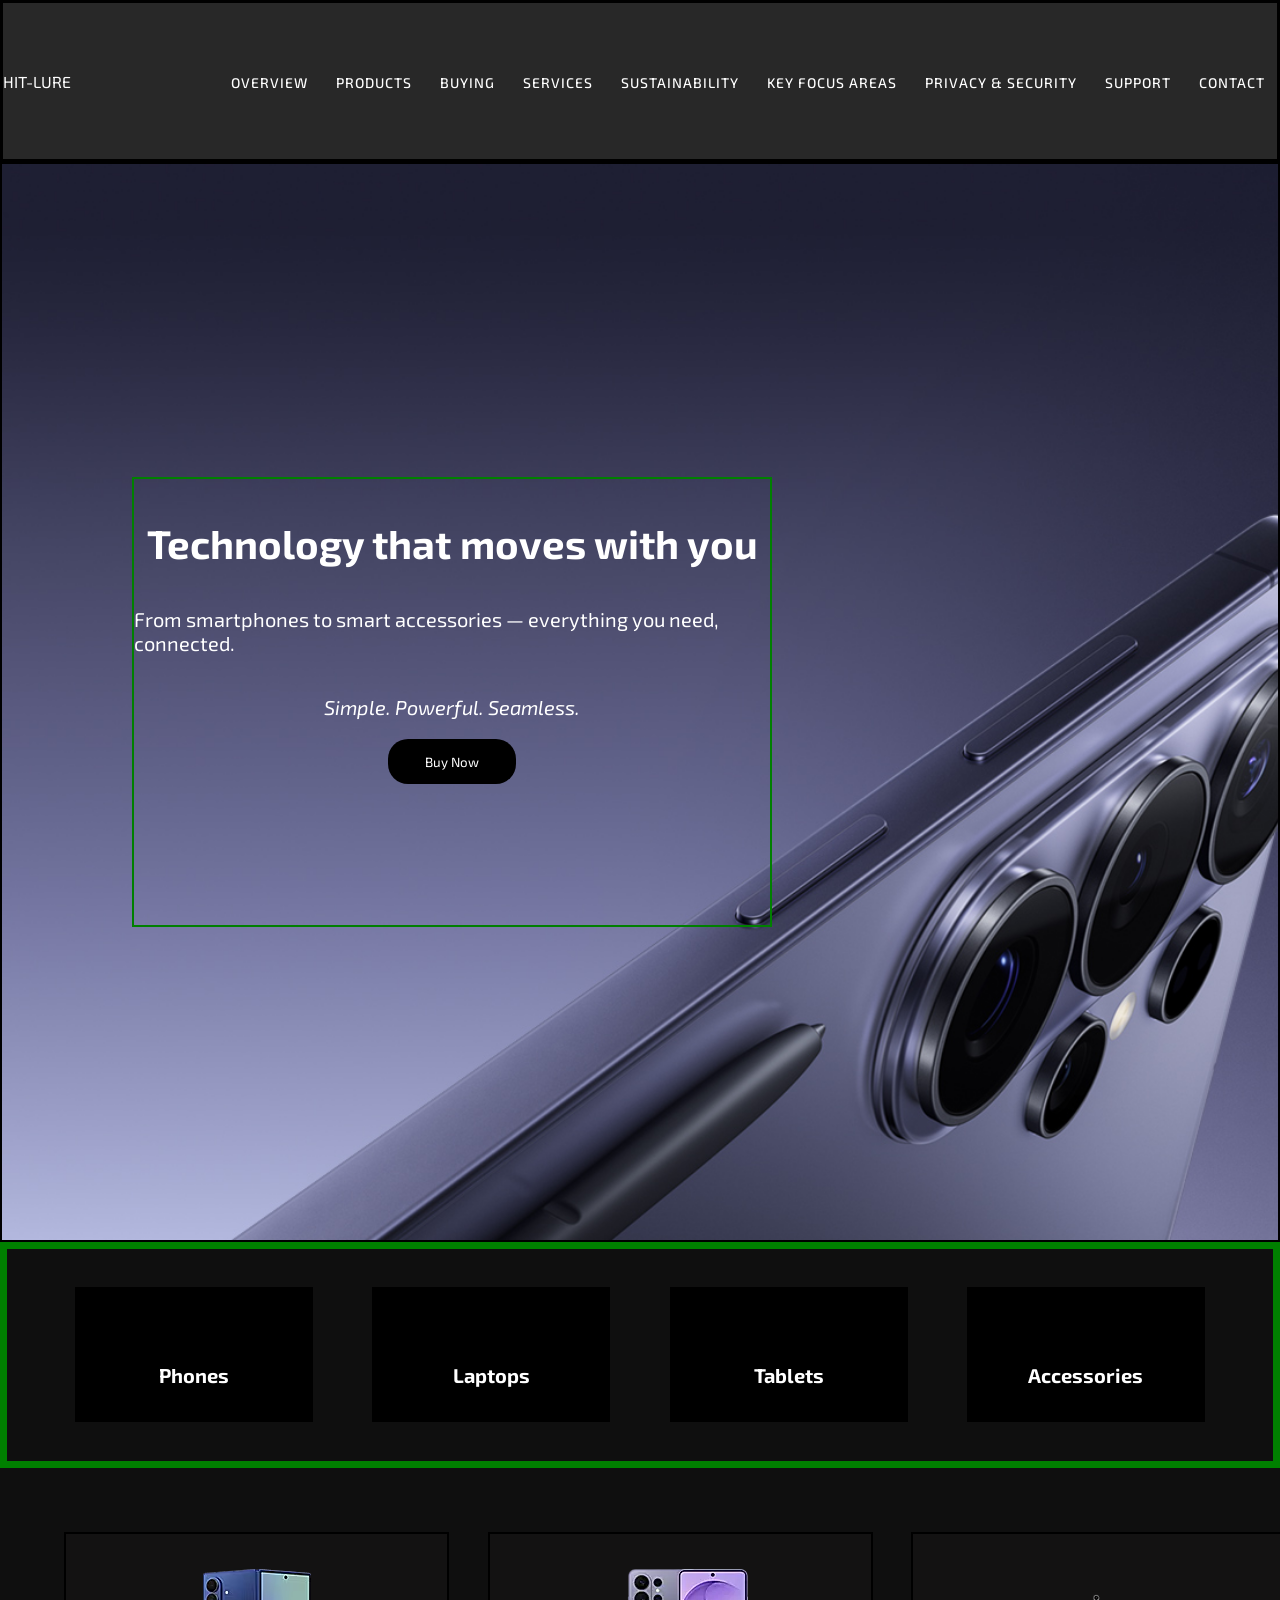
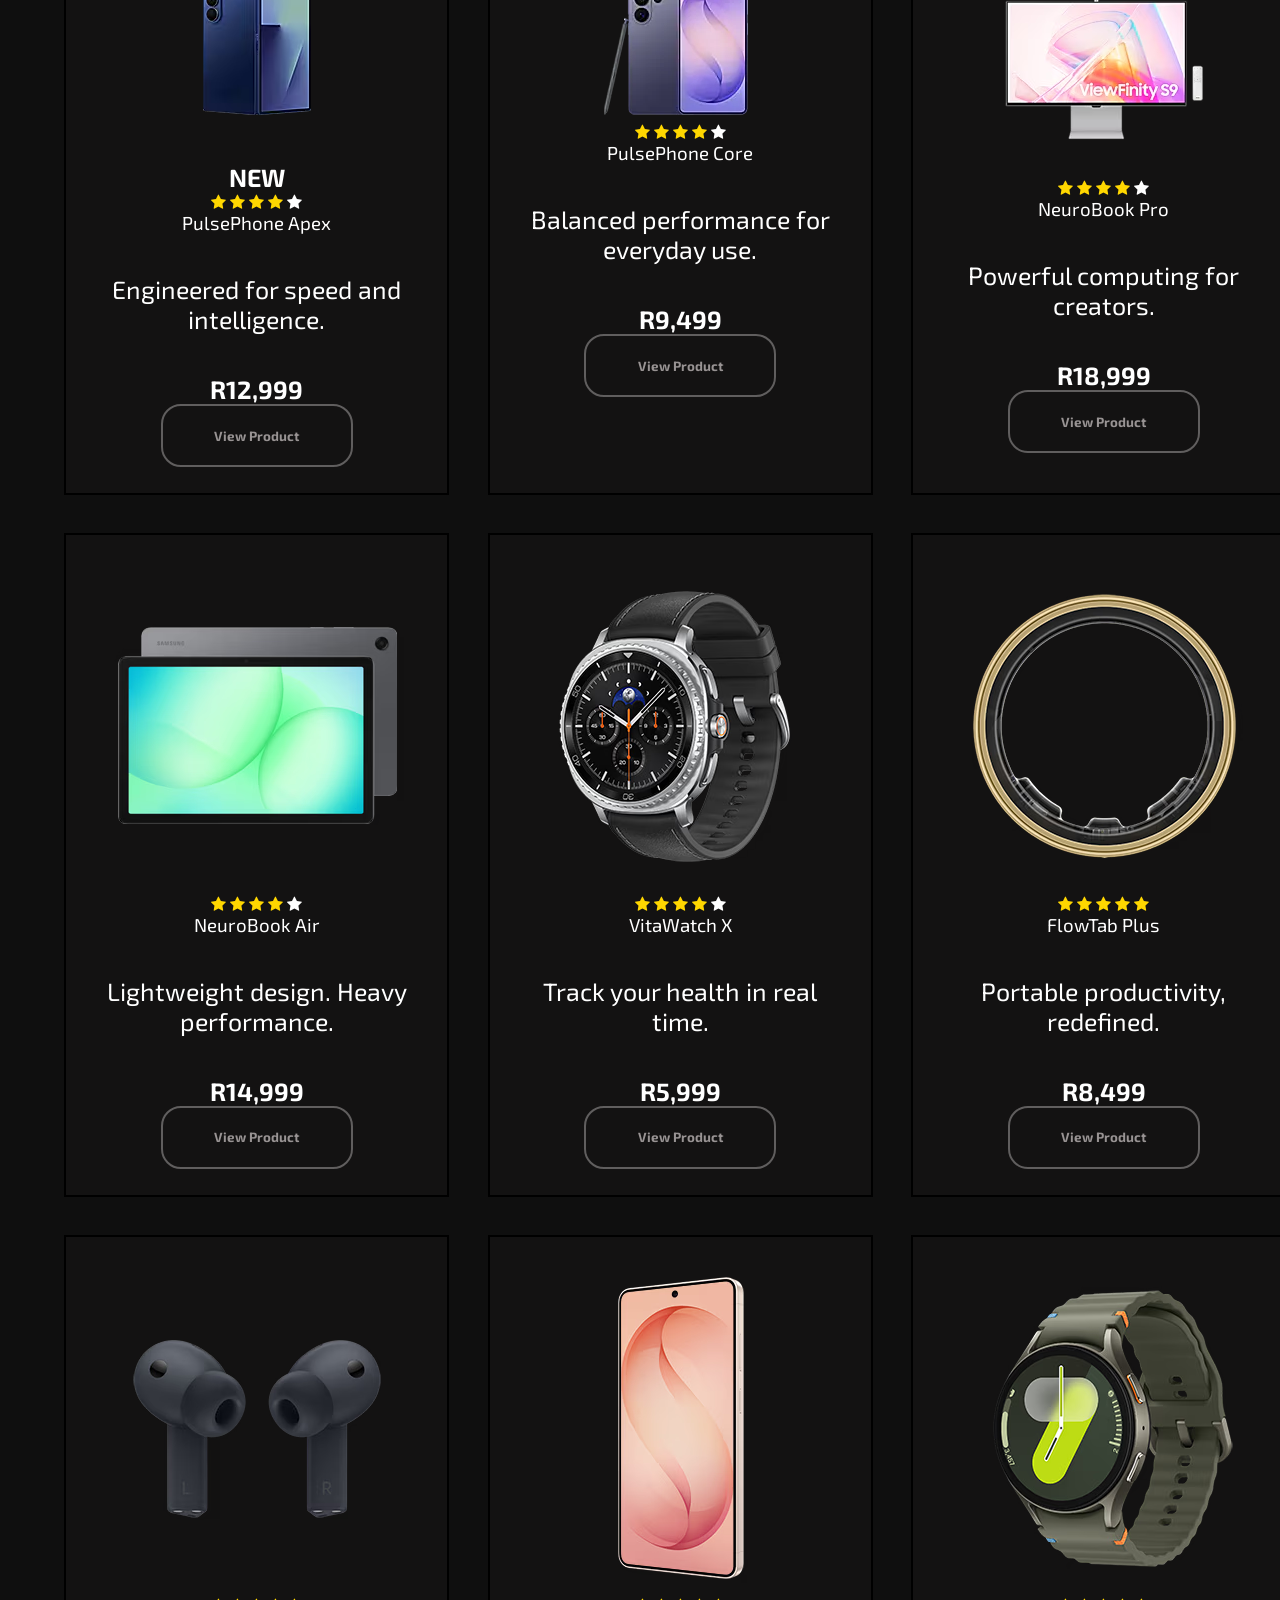
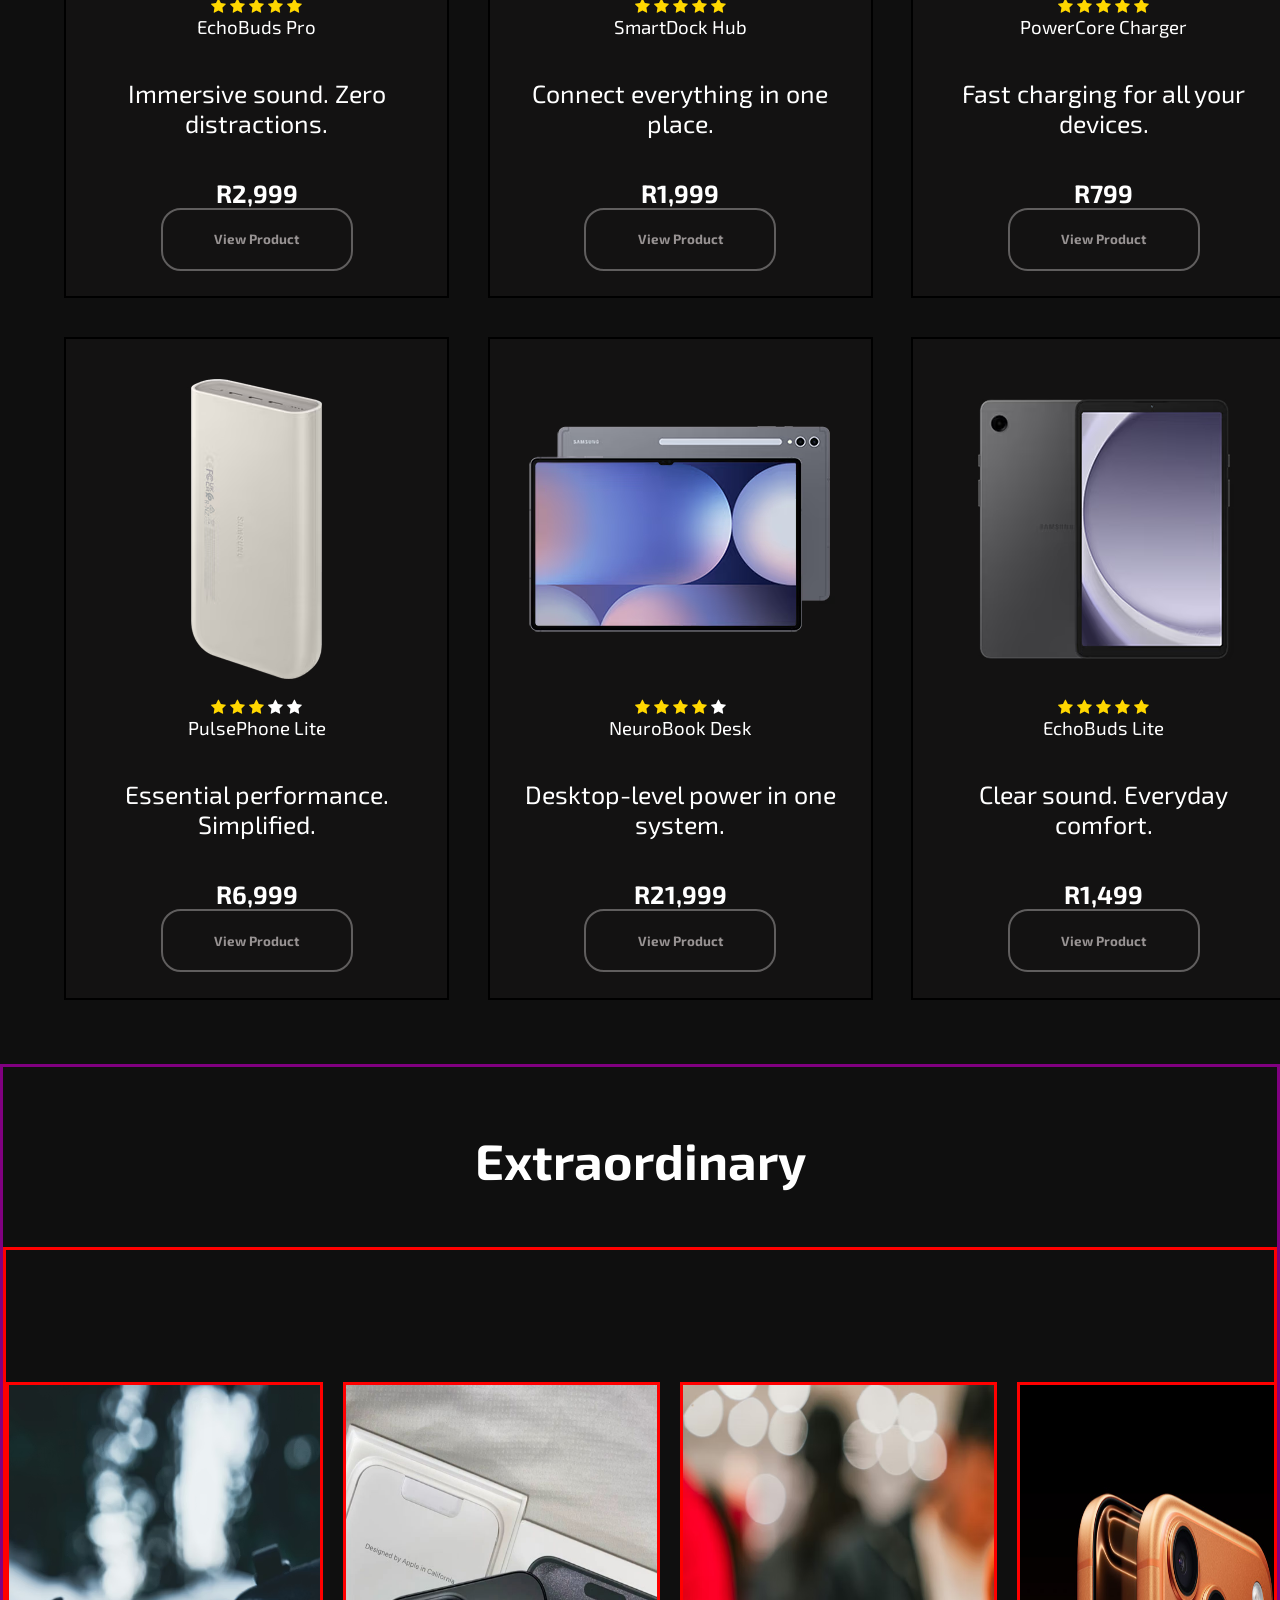
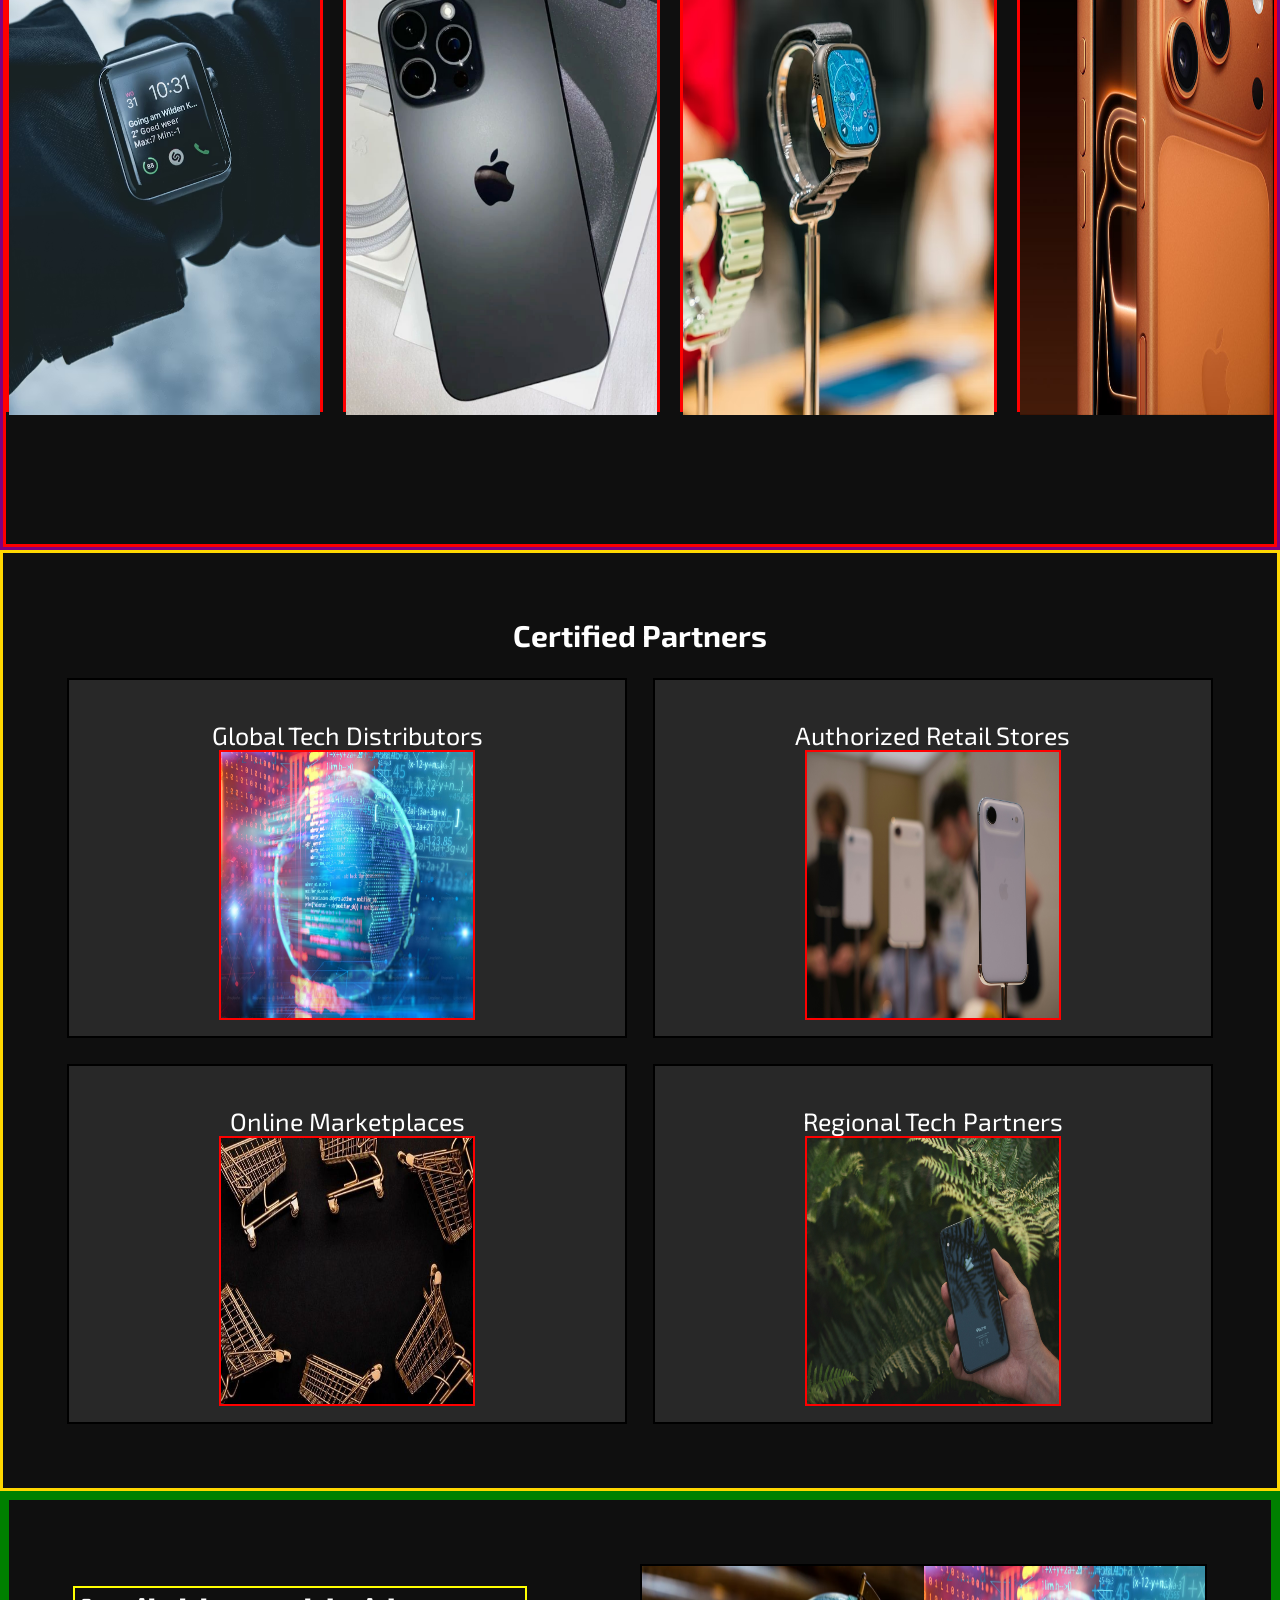
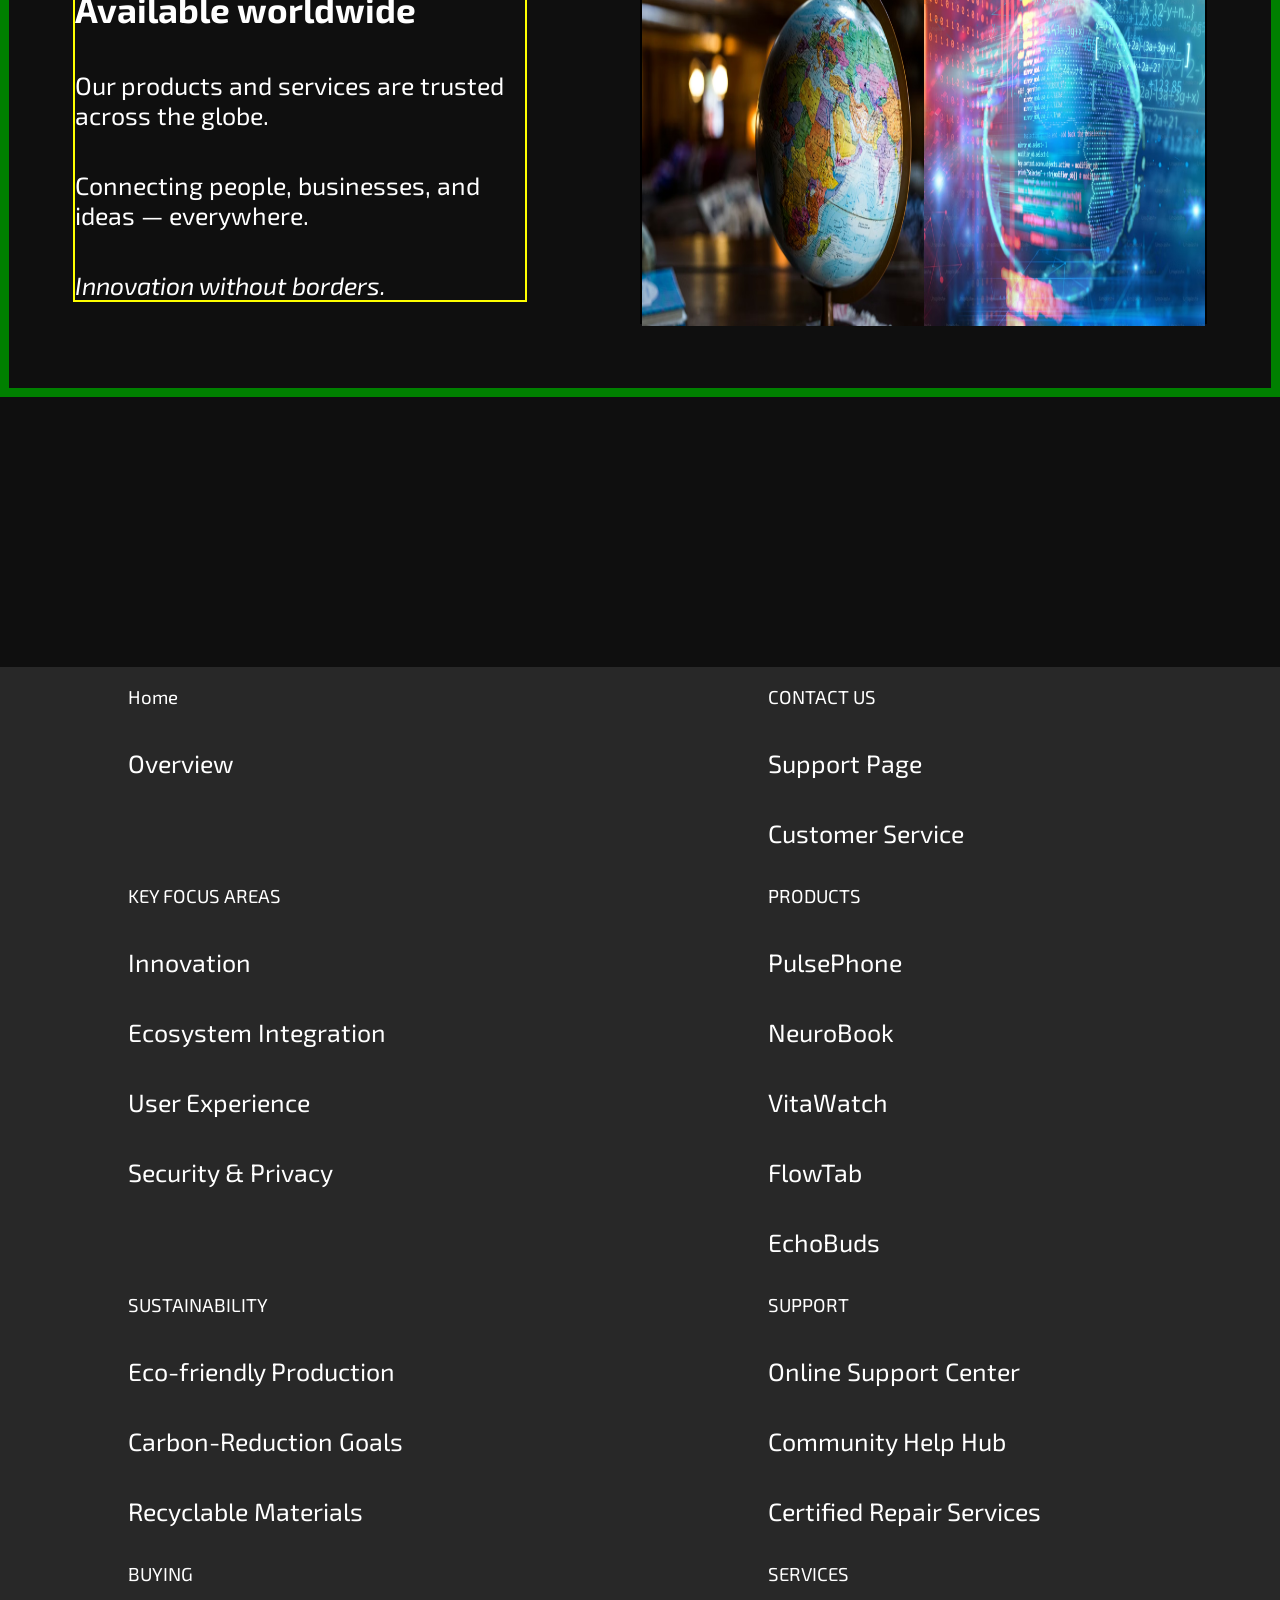
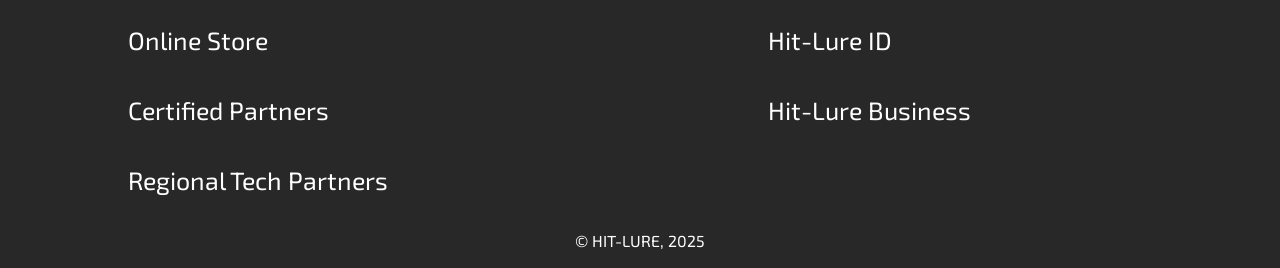
==== commit 4f4cc6b0: "Added a few more designs to my pages,made some of my pages like the overview and buying pages respon" ====
--- a/buying.html
+++ b/buying.html
@@ -10,6 +10,10 @@
     <title>Document</title>
     <link rel="stylesheet" href="https://cdn.jsdelivr.net/npm/swiper@11/swiper-bundle.min.css" />
     <link rel="stylesheet" href="https://cdnjs.cloudflare.com/ajax/libs/font-awesome/4.7.0/css/font-awesome.min.css">
+     <link rel="preconnect" href="https://fonts.googleapis.com">
+    <link rel="preconnect" href="https://fonts.gstatic.com" crossorigin>
+    <link href="https://fonts.googleapis.com/css2?family=Exo+2:ital,wght@0,100..900;1,100..900&family=Share+Tech+Mono&display=swap" rel="stylesheet">
+  
 </head>
 
 <body>
@@ -45,10 +49,10 @@
 
 
         <section class="categories">
-            <div class="category-box">Phones</div>
-            <div class="category-box">Laptops</div>
-            <div class="category-box">Tablets</div>
-            <div class="category-box">Accessories</div>
+            <div class="category-box"><p>Phones</p></div>
+            <div class="category-box"><p>Laptops</p></div>
+            <div class="category-box"><p>Tablets</p></div>
+            <div class="category-box"><p>Accessories</p></div>
 
         </section>
 
@@ -332,14 +336,15 @@
                 </div>
                 <div class="partner">
                     <p>Authorized Retail Stores</p>
-                    <img src="Carmeline images/buying images/pexels-webber-amir-1551084-28919439.jpg">
+                    <img src="Carmeline images/appshunter-io-8-j-vrDXHuQ-unsplash.jpg">
                 </div>
                 <div class="partner">
                     <p>Online Marketplaces</p>
-                    <!-- <img src="" -->
+                    <img src="Carmeline images/buying images/7fb8c8d77c5d50d70b0908679e7cd020.jpg">
                 </div>
                 <div class="partner">
                     <p>Regional Tech Partners</p>
+                    <img src="Carmeline images/fabian-hilzendecker-FX3pTF_JMBc-unsplash.jpg">
                 </div>
             </div>
         </section>
@@ -354,6 +359,7 @@
             </div>
             <div class="world-map">
 <img src="Carmeline images/Privacy images/world.avif">
+<img src="Carmeline images/premium_photo-1661878193069-260470ba5da4.avif">
             </div>
         </section>
 
--- a/all.css
+++ b/all.css
@@ -44,6 +44,7 @@
     align-items: center;
     gap: 25px;
     background-color: rgb(40, 40, 40);
+     
 
 }
 
@@ -55,6 +56,7 @@
     letter-spacing: 1px;
     padding: 10px 12px;
     transition: 0.3s ease;
+    font-family: "Exo 2";
 }
 
 nav a:hover {
@@ -77,7 +79,7 @@
     align-items: center;
     flex-direction: column;
     position: relative;
-    
+    font-family: "Exo 2";
 
 
 }
@@ -143,12 +145,30 @@
     position: relative;
     z-index: 2;
     color: white;
-    /* font-size: 20px; */
+    font-size: 25px;
     padding-top: 40px;
 
 }
-
-
+button a{
+    color:rgb(44, 41, 41);
+    text-decoration: none;
+    font-weight: bold;
+    font-size: 20px;
+     
+
+}
+
+button{
+cursor: pointer;
+    transition: 0.3s ease;
+}
+
+button:hover{
+     transform: translateY(-3px) scale(1.05);
+    box-shadow: 0 0 10px #738571,
+                0 0 25px #686a68,
+                0 0 40px #181919;
+}
 
 .iphone1>button,
 .iphone2>button,
@@ -163,6 +183,7 @@
     width: 15%;
     border-radius: 30px;
 }
+
 
 
 
@@ -195,6 +216,7 @@
     align-items: center;
     justify-content: space-between;
     gap: 2vw;
+    font-family: "Exo 2";
 }
 
 .overview-paragraph1,
@@ -205,6 +227,15 @@
     border: 3px solid orange;
     width: 40%;
     min-height: 400px;
+}
+
+.overview-paragraph1>h2,
+.overview-paragraph2>h2,
+.overview-paragraph3>h2,
+.overview-paragraph4>h2,
+.overview-paragraph5>h2{
+    font-size: 35px;
+    font-weight: bold;
 }
 
 .overviewimg1,
@@ -256,143 +287,126 @@
 }
 
 
+
 /* Responsiveness of the  index page and some of the other pages*/
 
 
-@media(min-width:1024px){
-    .overviewimg1, .overviewimg2, .overviewimg3{
-    border: 3px solid orange;
-    width: 50%;
-    height: 50vh;
-}
-}
-@media(max-width:920px){
-    header{
-        width:100%;
+@media(min-width:1024px) {
+
+    .overviewimg1,
+    .overviewimg2,
+    .overviewimg3 {
+        border: 3px solid orange;
+        width: 50%;
+        height: 50vh;
+    }
+}
+
+@media(max-width:920px) {
+    header {
+        width: 100%;
         min-height: auto;
     }
-    
-}
-
-@media(max-width:768px){
-
-    
-
-    .overviewimg1, .overviewimg2, .overviewimg3{
-        width: 50%;
-         min-height:40vh;
-         border: 2px solid yellow;
-    }
-
-    nav{
+
+    nav a {
+        font-size: 7px;
+    }
+
+    .logo {
+        font-size: 9px;
+    }
+
+     
+
+    .overviewimg1>img,.overviewimg2>img,.overviewimg3>img {
+        width: 100%;
+        min-height: 60vh;
+    }
+
+     
+    .overview-paragraph1>p, .overview-paragraph2>p, .overview-paragraph3>p,.overview-paragraph4>p,.overview-paragraph5>p{
+font-size: 15px;
+    }
+
+     .overview-paragraph1>h2,.overview-paragraph2>h2,.overview-paragraph3>h2,.overview-paragraph4>h2,.overview-paragraph5>h2{
+        font-size: 20px;
+     }
+    .iphone1>button {
+        width: 50%;
+    }
+
+    .iphone2>button {
+        width: 50%;
+    }
+
+    .iphone3>button {
+        width: 50%;
+    }
+
+    .iphone4>button {
+        width: 50%;
+    }
+
+    .iphone5>button {
+        width: 50%;
+    }
+}
+
+@media(max-width:768px) {
+
+
+
+    .overviewimg1,
+    .overviewimg2,
+    .overviewimg3 {
+        width: 50%;
+        min-height: 40vh;
+        border: 2px solid yellow;
+    }
+
+    nav {
         min-height: 10vh;
         padding: 32px;
     }
 
 
-    header{
+    header {
         height: 60vh;
         border: 10px solid green;
     }
-.overview1, .overview2, .overview3{
+
+    .overview1,
+    .overview2,
+    .overview3 {
         padding: 6vw;
         min-height: 70vh;
     }
 
-    .overview-paragraph1, .overview-paragraph2, .overview-paragraph3{
-        width:40vw;
-    }
-}
-
-@media(max-width:480px){
-
-    .overview1, .overview2, .overview3{
+    .overview-paragraph1,
+    .overview-paragraph2,
+    .overview-paragraph3 {
+        width: 40vw;
+    }
+}
+
+@media(max-width:480px) {
+
+    .overview1,
+    .overview2,
+    .overview3 {
         padding: 6vw;
         min-height: 60vh;
     }
 
-}
-
-
-
-
-/* Responsiveness of the  index page*/
-
-@media(max-width:920px){
-header{
-    width:100%;
-    border: 2vw solid green;
-    height: 100vh;
-}
-}
-
-@media(max-width:720px){
-header{
-    width:100%;
-    border: 2vw solid;
-    height: 100vh;
-}
-
-
-.headset > div{
-    min-height: 20vh;
-}
-
-.images-of-devices{
-border: 2px solid purple;
-    min-height:7vh;
-    grid-template-columns: repeat(1, 1fr);
-}
-
-.images-of-devices > div{
-    border:3px solid gold;
-    min-height: 10vh;
-}
-}
-
-
-
-@media(max-width:1024px){
-    .security-box{
-     border:5px solid pink;
-     min-height:20vh;
-    width:40vw;
-}
-}
-
-@media(max-width:720px){
-    .security-box{
-     border:5px solid pink;
-     min-height:40vh;
-    width:30%;
-}
-.products-grid{
-    grid-template-columns: repeat(1, 1fr);
-    min-height: 7vh;
-}
-
-.security-detail{
-    font-size: 10px;
-}
-
-
-.layer{
-    border:2px solid gold;
-    min-height: 4vh;
-    width:20vw;
-    border-radius: 30px;
-}
-
-.layer >p{
-    font-size:10px;
-}
-.partner{
-   min-height:30vh;
-}
-
-
-
-}
+
+
+
+}
+
+
+
+
+
 
 /* FOOTER */
 
--- a/buying.css
+++ b/buying.css
@@ -1,3 +1,7 @@
+
+*{
+    font-family: "Exo 2";
+}
 
 /* This is for the buying page */
 .hero-for-buying{
@@ -13,7 +17,9 @@
     background-repeat: no-repeat;
     background-size: cover;
     overflow: hidden;
-}
+     font-family: "Exo 2";
+}
+
 
 .buy-text{
     border:2px solid green;
@@ -48,6 +54,15 @@
 }
 
 
+.buy-text>h1{
+font-size: 40px;
+font-weight: bolder;
+}
+
+.buy-text>p{
+    font-size: 20px;
+}
+
 
 /* This is for the categories boxes */
 .categories{
@@ -55,6 +70,7 @@
     display:flex;
     justify-content:space-around;
     padding:3vw;
+    font-family: "Exo 2";
 }
 
 .category-box{
@@ -82,12 +98,16 @@
     border-color:white;}
 
 
-
+.category-box>p{
+    font-size: 20px;
+    font-weight: bolder;
+}
 .products-grid{
     display:grid;
     grid-template-columns: repeat(3, 1fr);
     gap:3vw;
     padding:5vw;
+    
 }
 
 .product-box{
@@ -97,6 +117,7 @@
     text-align:center;
     min-height:50vh;
      transition: transform 0.3s ease;
+     font-family: "Exo 2";
      
 }
 
@@ -172,6 +193,12 @@
     min-height: 80vh;
     padding:5vw;
     text-align:center;
+   
+}
+
+.partners>h2{
+    font-size: 30px;
+    font-weight: bold;
 }
 
 .partner-grid{
@@ -179,6 +206,7 @@
     grid-template-columns: repeat(2, 1fr);
     gap:2vw;
     margin-top:2vw;
+    
 }
 
 .partner> img{
@@ -189,6 +217,7 @@
 .partner{
    min-height:40vh;
     border:2px solid black;
+     background-color: rgb(40, 40, 40);
 }
 
 
@@ -204,17 +233,26 @@
     width:40%;
     border:2px solid yellow;
     min-height: 30vh;
-}
-
+   
+}
+
+.world-text>h2{
+    font-size: 35px;
+    font-weight: bold;
+}
+.world-text>p{
+font-size: 25px;
+}
 .world-map{
     width:50%;
     height:40vh;
     border:2px solid black;
+    display:flex;
 }
 
 .world-map>img{
-    min-height: 10vh;
-    max-width: 80%;
+    min-height: 40vh;
+    max-width: 50%;
 }
 
 
@@ -229,6 +267,8 @@
     width: 100%;
     min-height:20vh;
     padding-top: 7vh;
+    font-weight: bold;
+    font-size: 50px;
 }
 
 #more-devices{
@@ -278,7 +318,20 @@
     color:blue;
 }
 
+@media(min-width:1190px){
+    
+.moree{
+    
+    width: 25%;
+    height: 15vh;
+}
+}
+
 @media(max-width:1190px){
+    .buy-text > button{
+        width: 25vw;
+        height: 6vh;
+    }
     .products-grid{
     grid-template-columns: repeat(2, 1fr);
 
@@ -292,8 +345,26 @@
 min-height: 5vh;
 }
 
+.moree{
+    
+    width: 50%;
+    height: 15vh;
+}
+
+
+
 }
 @media(max-width:920px){
+
+    .buy-text > button{
+        width: 25vw;
+        height: 5vh;
+    }
+
+    .category-box>p{
+    font-size: 12px;
+    font-weight: bolder;
+}
     .products-grid{
     grid-template-columns: repeat(1, 1fr)
 }
@@ -301,13 +372,39 @@
 
 .moree{
     
-    width: 50%;
-}
+    width: 40%;
+    height: 15vh;
+}
+
 
 
 .tex>button{
 min-height: 5vh;
 width:50%;
+}
+
+.partner>img{
+   max-width: 65%; 
+   min-height: 9h;
+}
+
+.partner>p{
+    font-size: 15px;
+}
+
+.world-text>h2{
+    font-size: 20px;
+    
+}
+.world-text>p{
+font-size: 15px;
+
+}
+
+.world-map>img{
+    min-height: 20vh;
+    max-width:100%;
+    overflow: hidden;
 }
 }
 
@@ -323,4 +420,23 @@
     min-height: 40vh;
 }
 
+.partner>img{
+   max-width: 100%; 
+   min-height: 5h;
+}
+.partner>p{
+    font-size: 10px;
+}
+.buy-text > button{
+        width: 25vw;
+        height: 4vh;
+    }
+
+    .moree{
+    
+    width: 100%;
+    height: 12vh;
+}
+
+    
 }
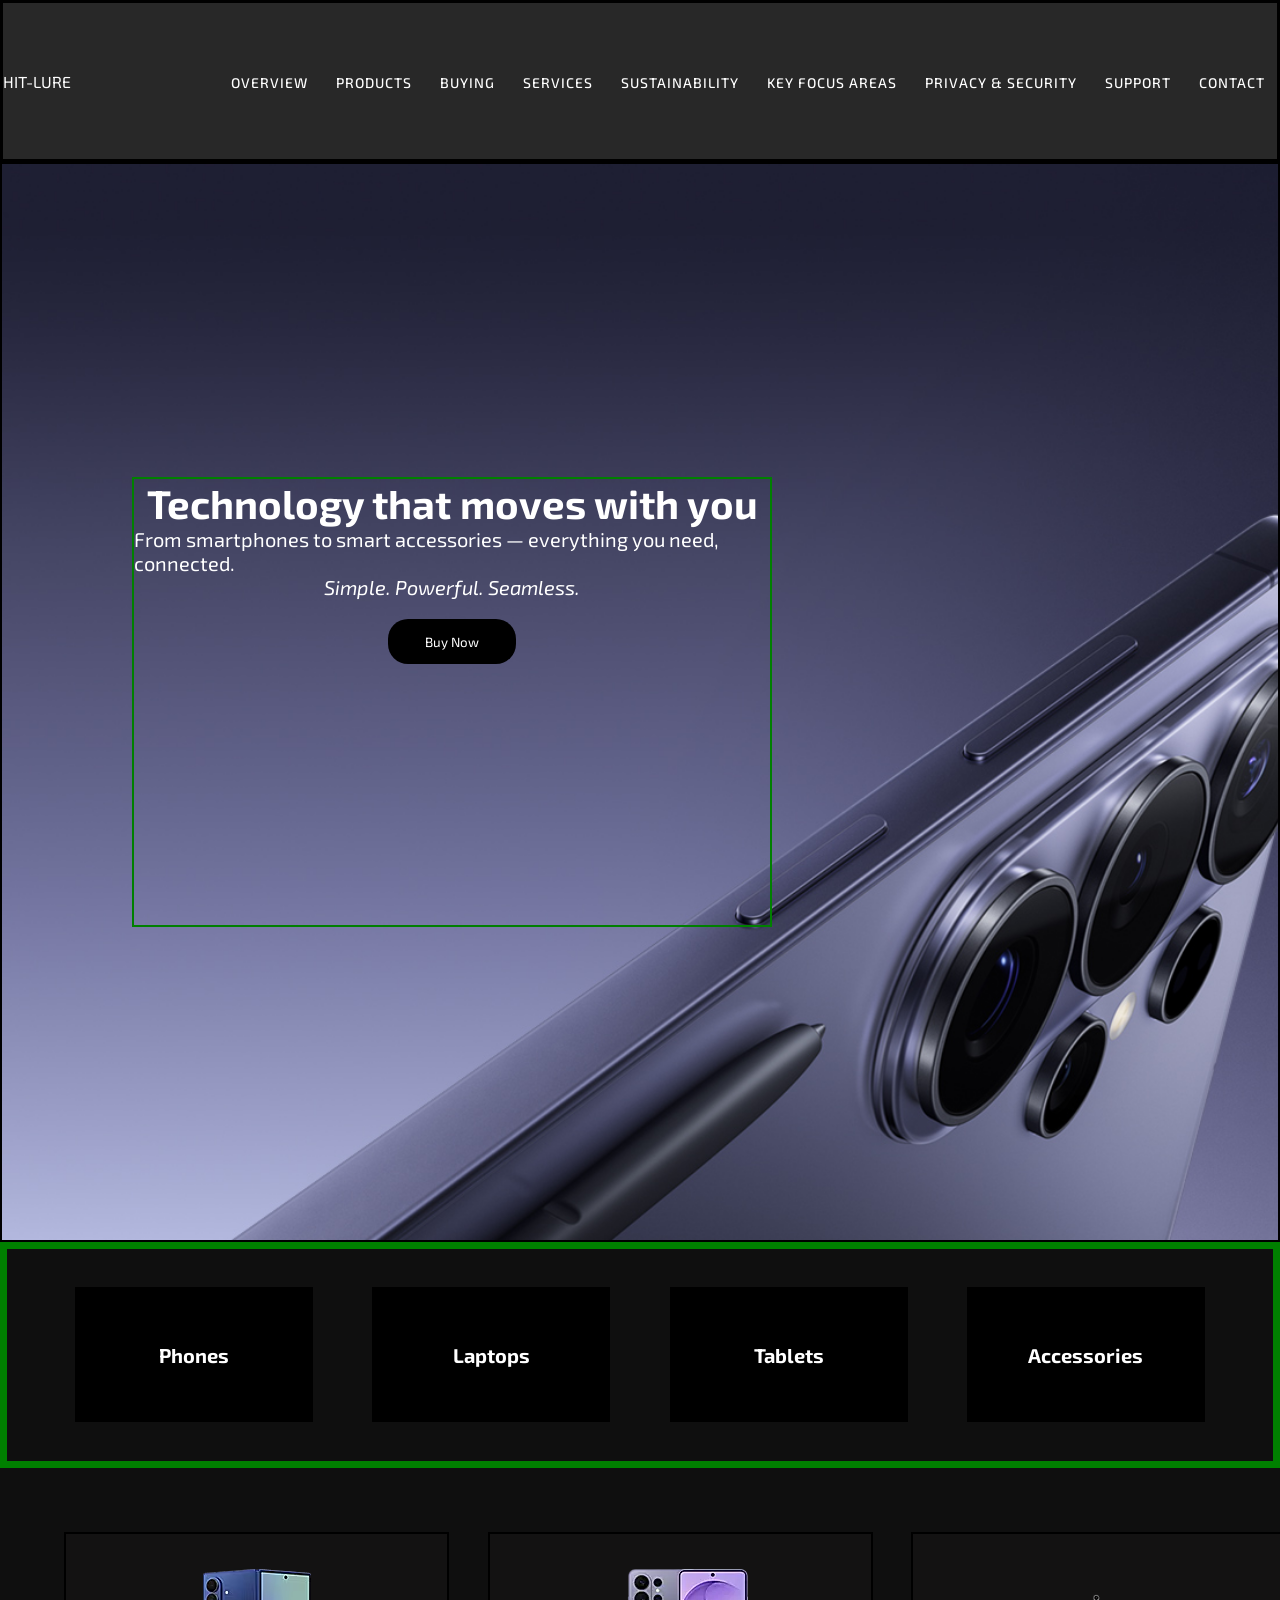
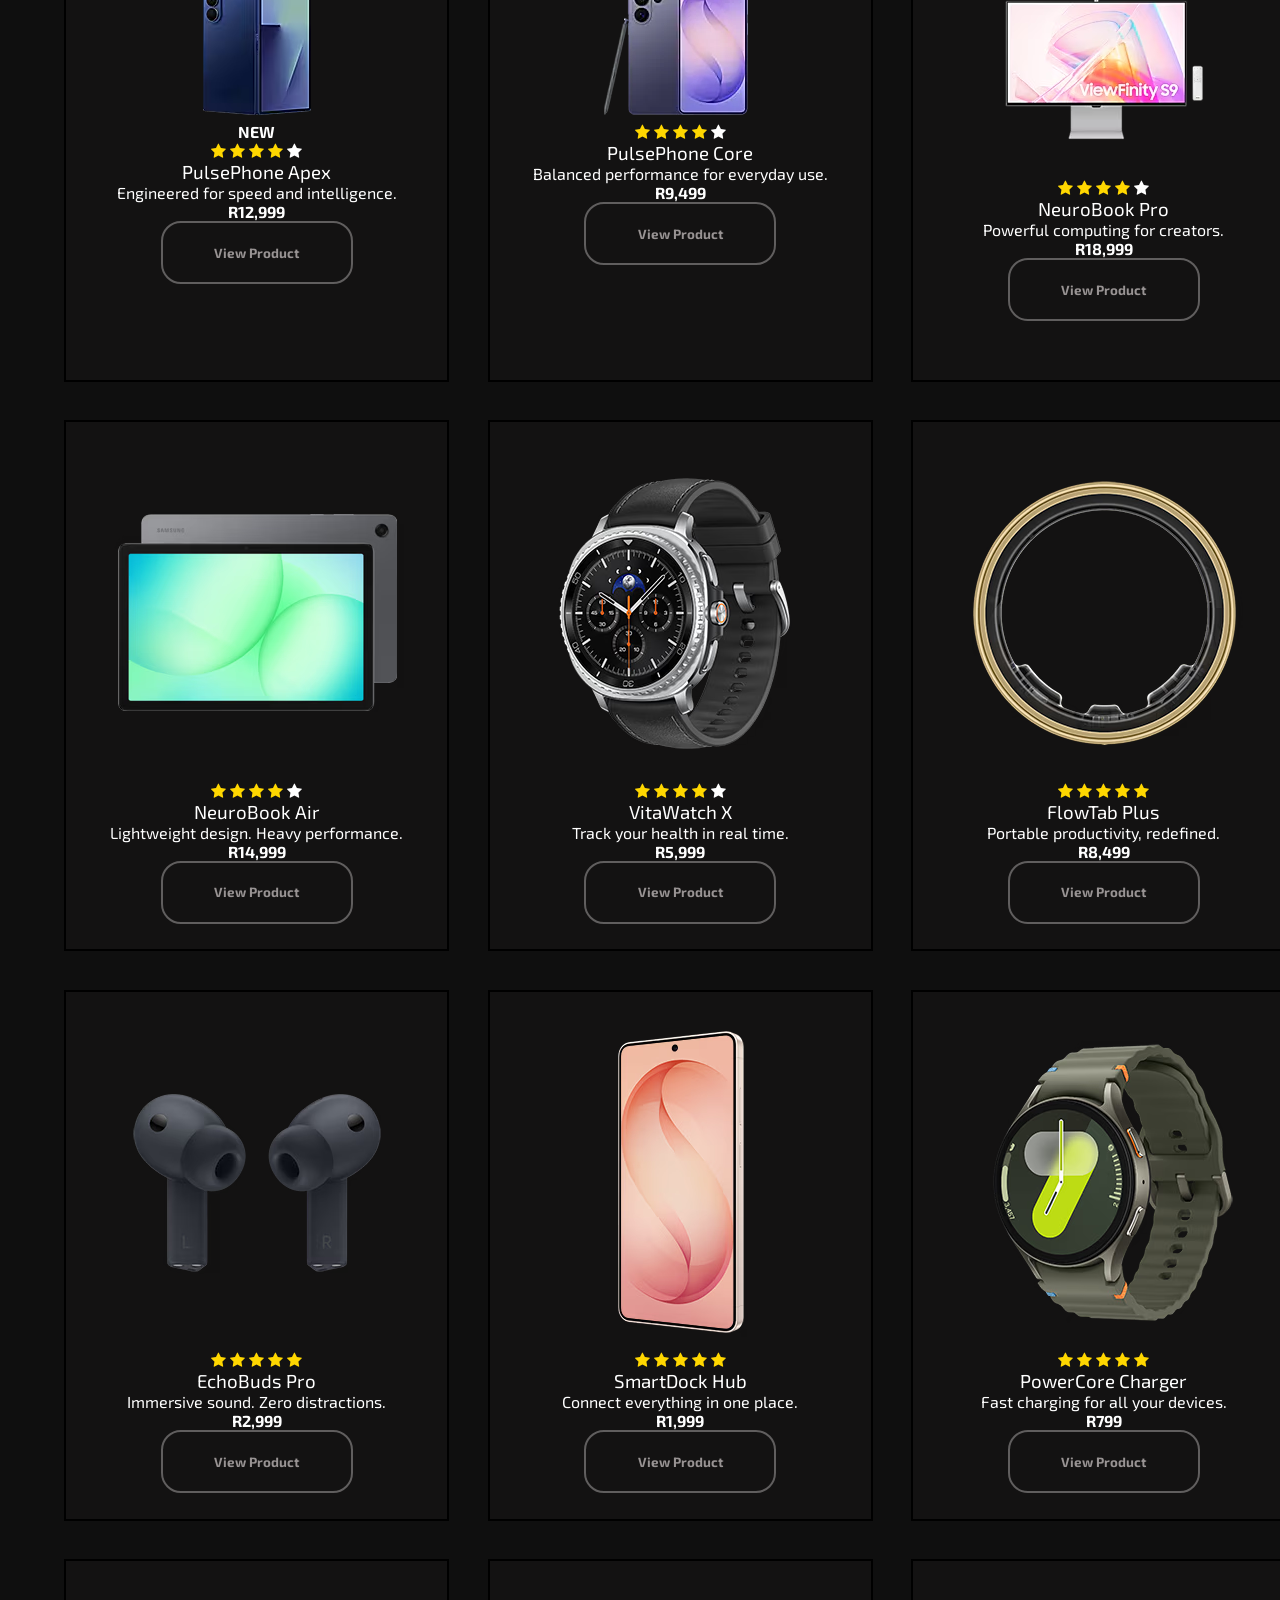
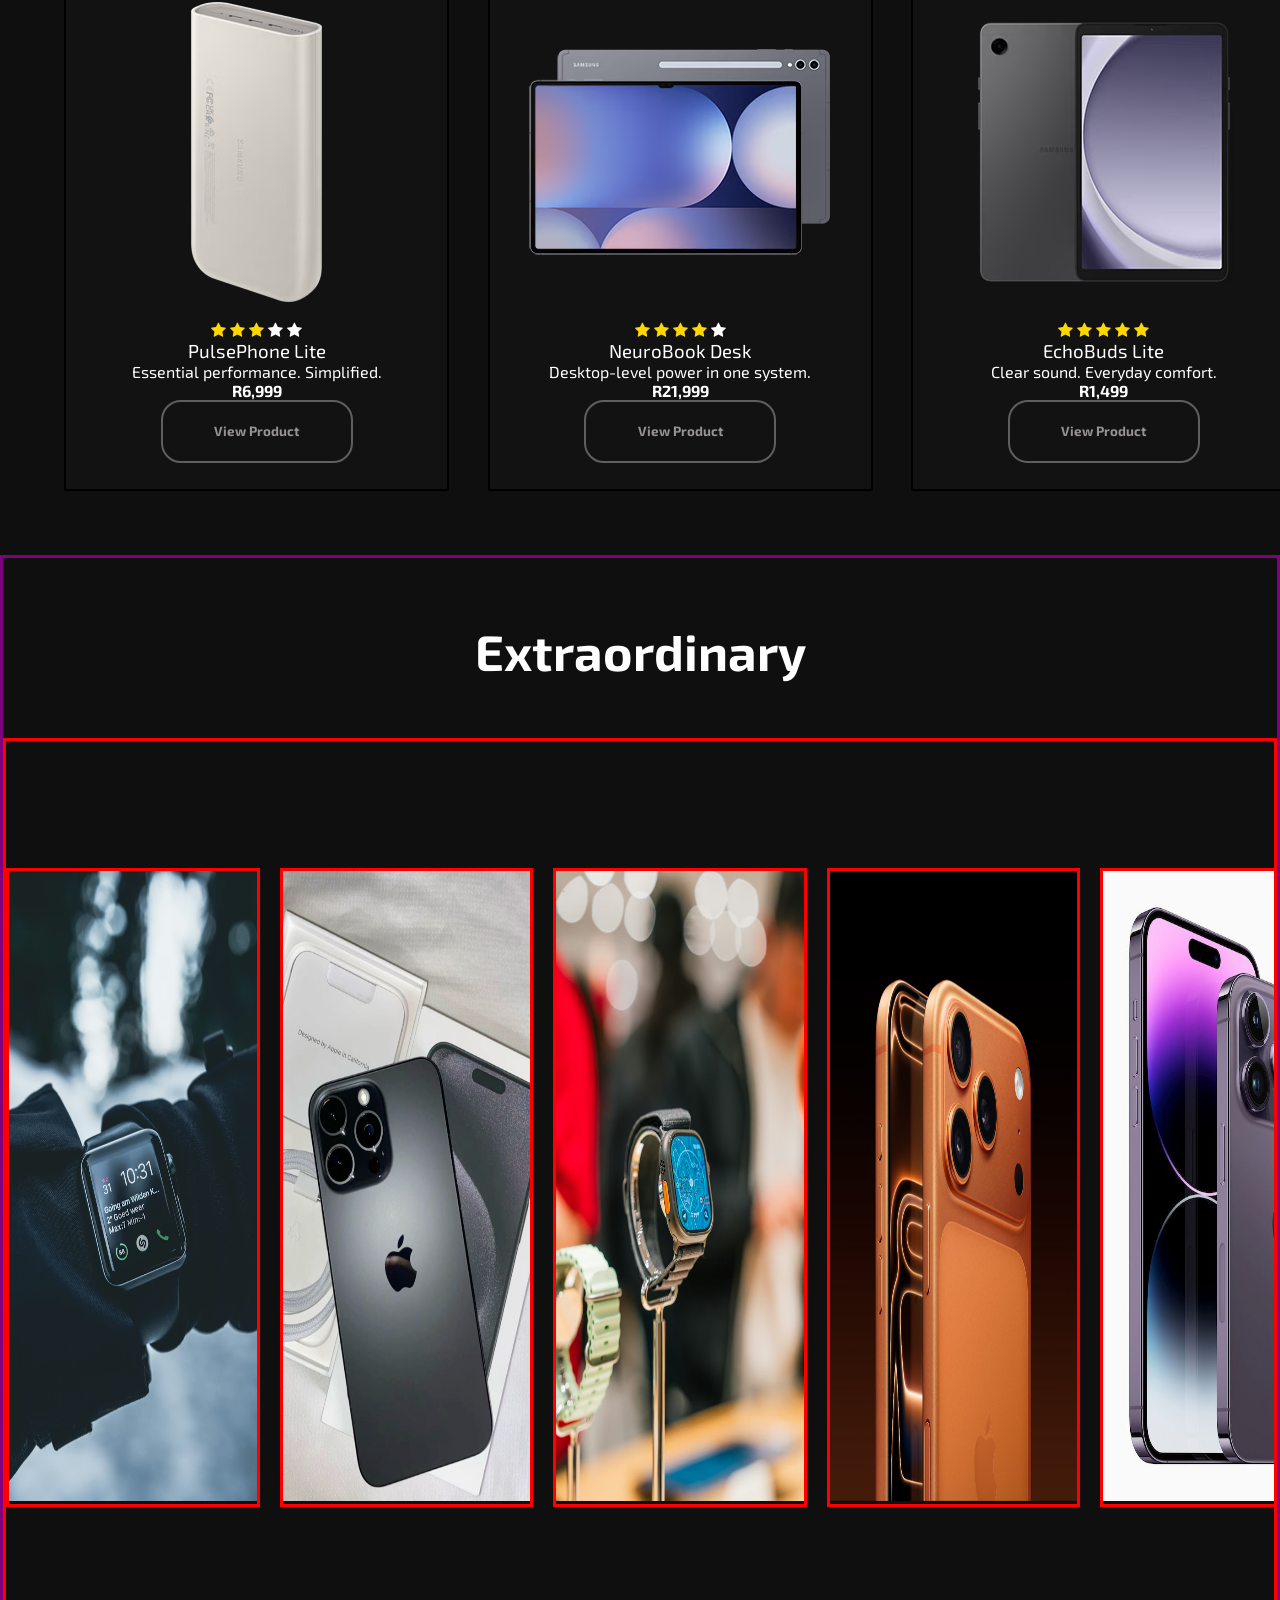
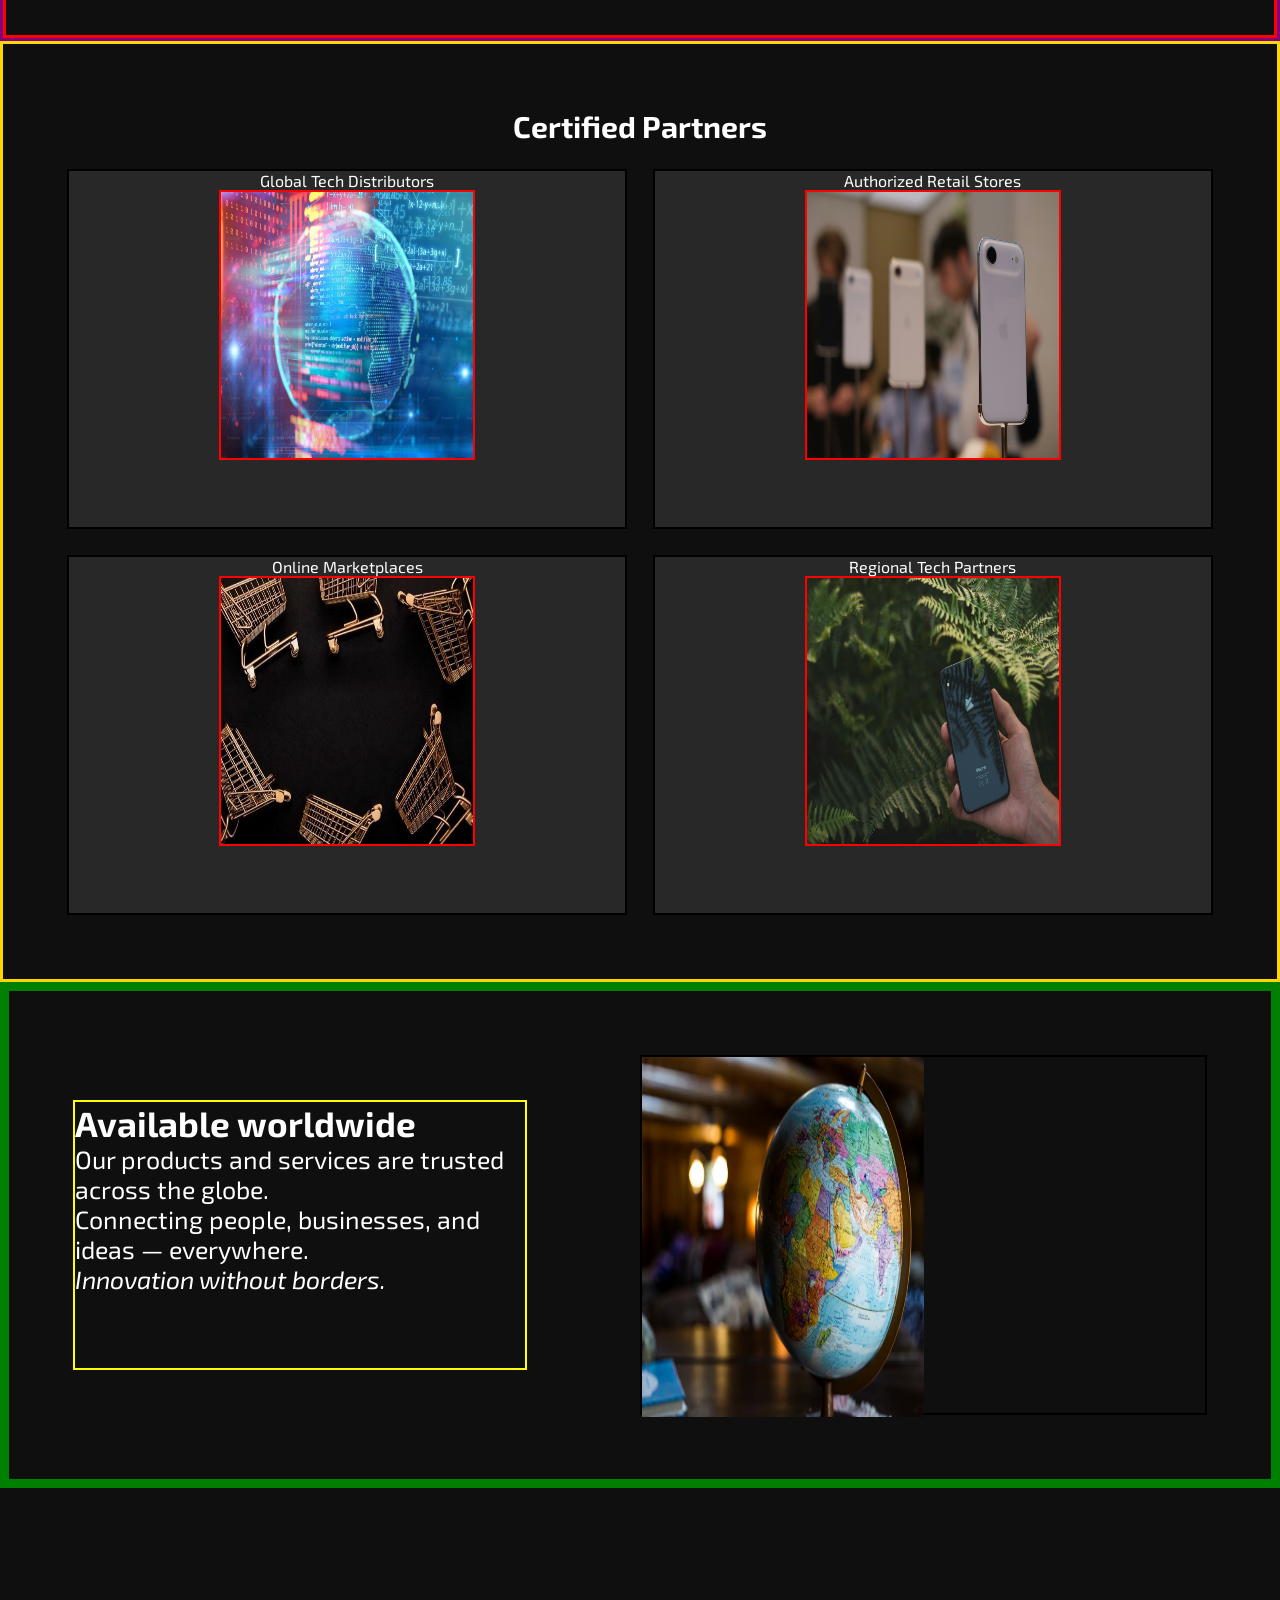
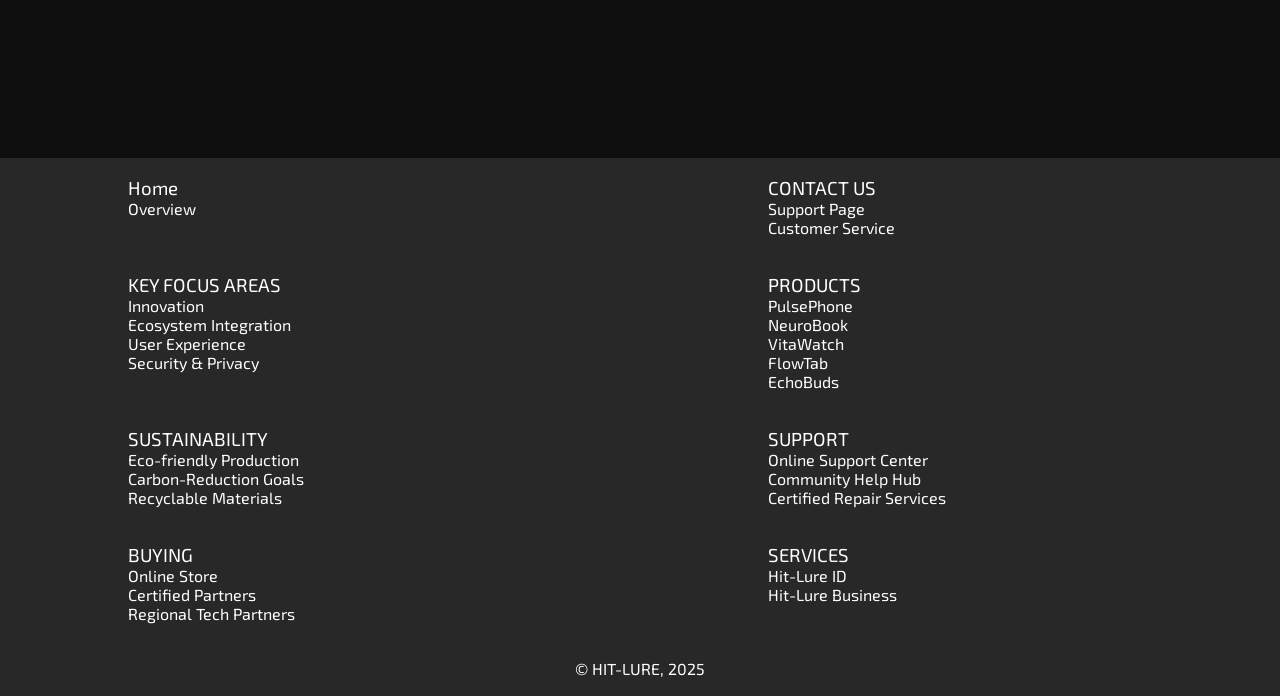
==== commit fec5dbdc: "Commented out the padding" ====
--- a/buying.html
+++ b/buying.html
@@ -7,7 +7,7 @@
     <title>Buying</title>
     <link rel="stylesheet" href="all.css">
     <link rel="stylesheet" href="buying.css">
-    <title>Document</title>
+    <title>BUYING</title>
     <link rel="stylesheet" href="https://cdn.jsdelivr.net/npm/swiper@11/swiper-bundle.min.css" />
     <link rel="stylesheet" href="https://cdnjs.cloudflare.com/ajax/libs/font-awesome/4.7.0/css/font-awesome.min.css">
      <link rel="preconnect" href="https://fonts.googleapis.com">
@@ -359,7 +359,7 @@
             </div>
             <div class="world-map">
 <img src="Carmeline images/Privacy images/world.avif">
-<img src="Carmeline images/premium_photo-1661878193069-260470ba5da4.avif">
+
             </div>
         </section>
 
--- a/all.css
+++ b/all.css
@@ -144,9 +144,9 @@
 p {
     position: relative;
     z-index: 2;
-    color: white;
+    /* color: white;
     font-size: 25px;
-    padding-top: 40px;
+    padding-top: 40px; */
 
 }
 button a{
@@ -350,6 +350,7 @@
     .iphone5>button {
         width: 50%;
     }
+    
 }
 
 @media(max-width:768px) {
--- a/buying.css
+++ b/buying.css
@@ -318,14 +318,7 @@
     color:blue;
 }
 
-@media(min-width:1190px){
-    
-.moree{
-    
-    width: 25%;
-    height: 15vh;
-}
-}
+
 
 @media(max-width:1190px){
     .buy-text > button{
@@ -345,11 +338,11 @@
 min-height: 5vh;
 }
 
-.moree{
+/* .moree{
     
     width: 50%;
     height: 15vh;
-}
+} */
 
 
 
@@ -372,7 +365,7 @@
 
 .moree{
     
-    width: 40%;
+    width: 50%;
     height: 15vh;
 }
 
@@ -435,7 +428,7 @@
     .moree{
     
     width: 100%;
-    height: 12vh;
+    height: 40vh;
 }
 
     
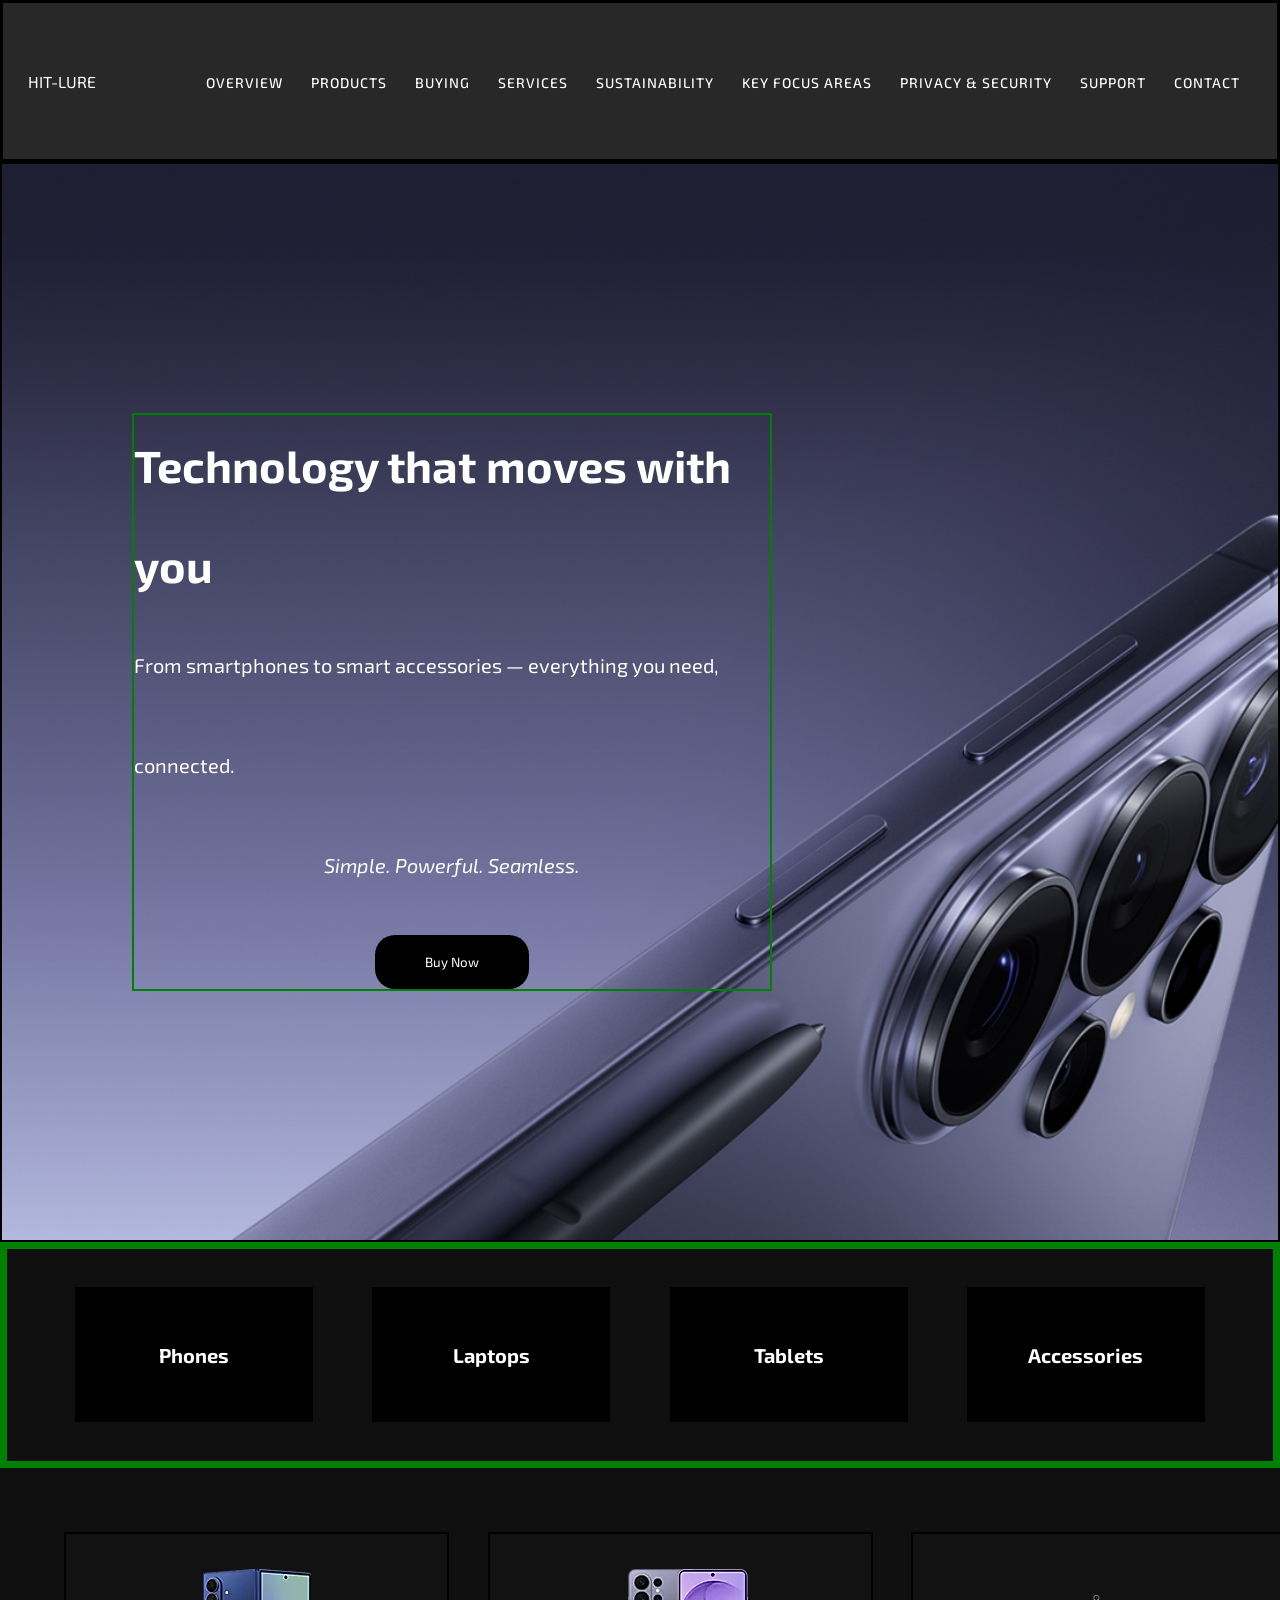
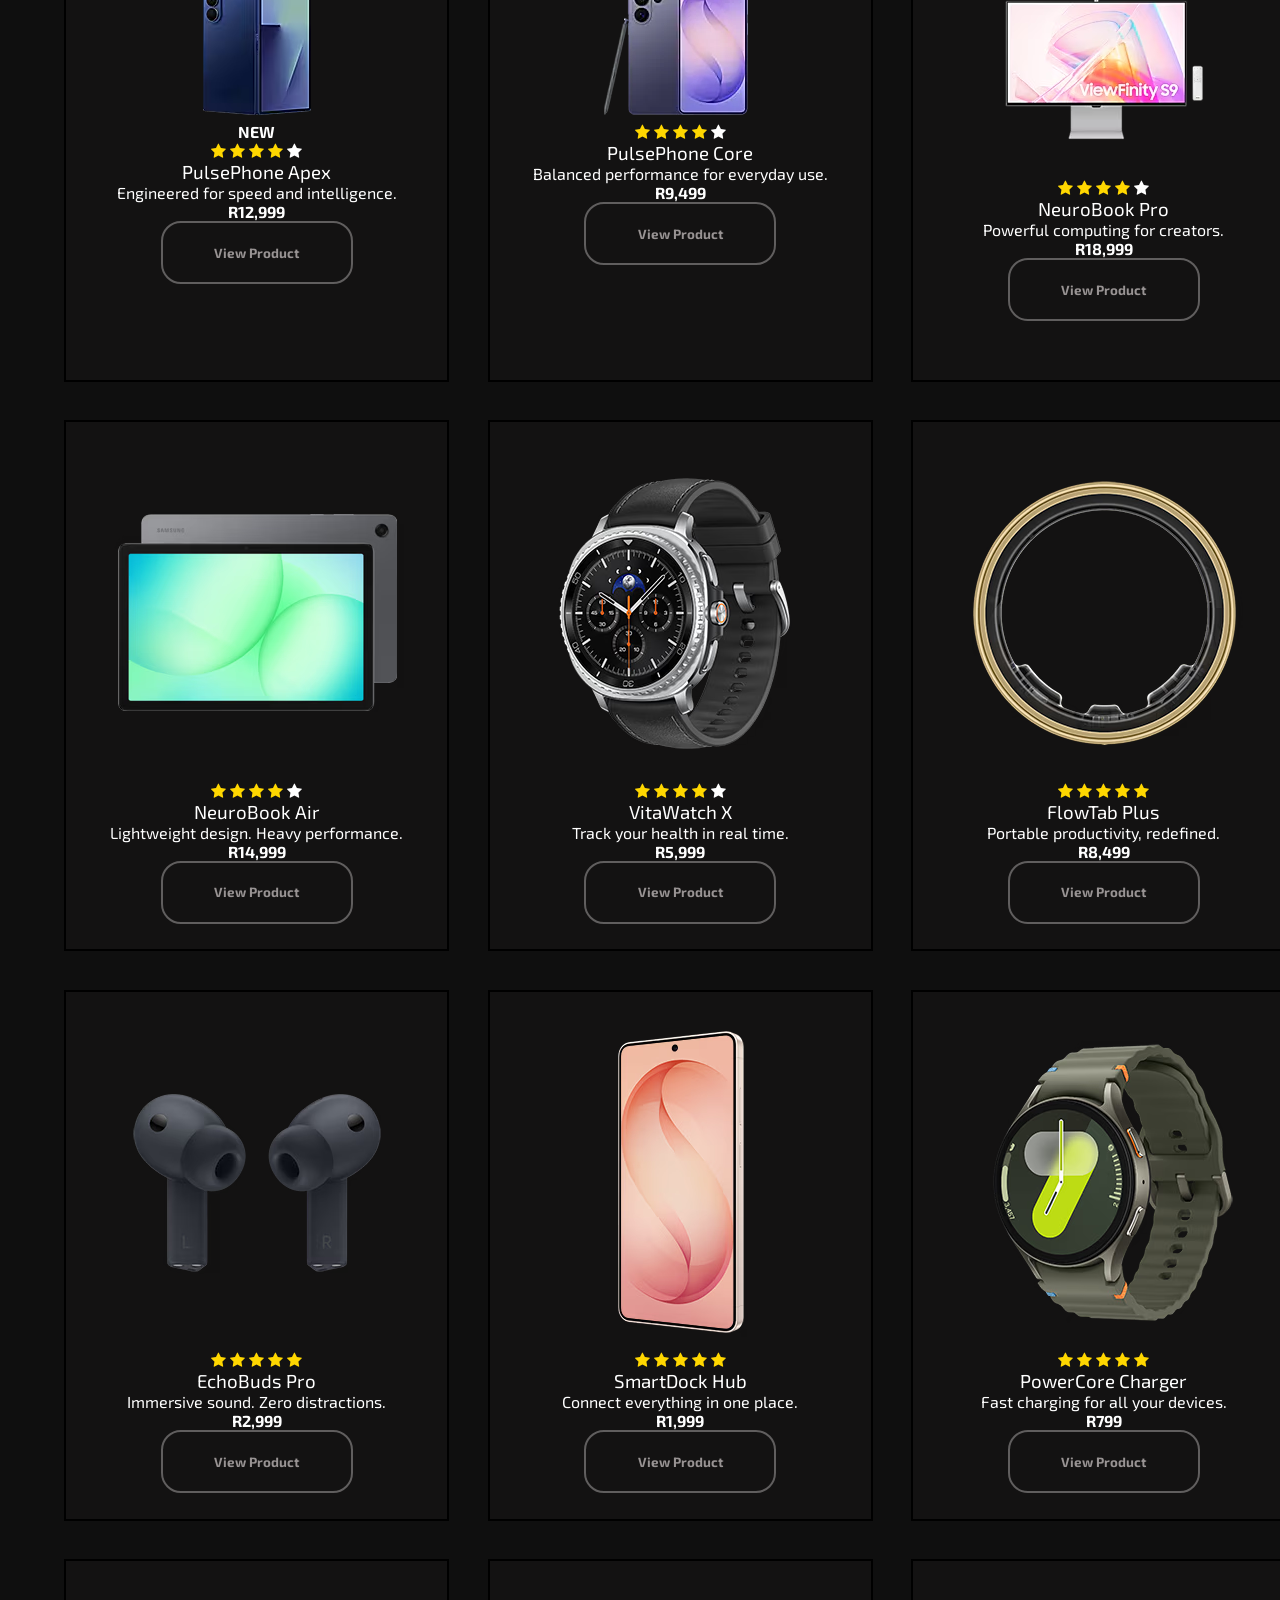
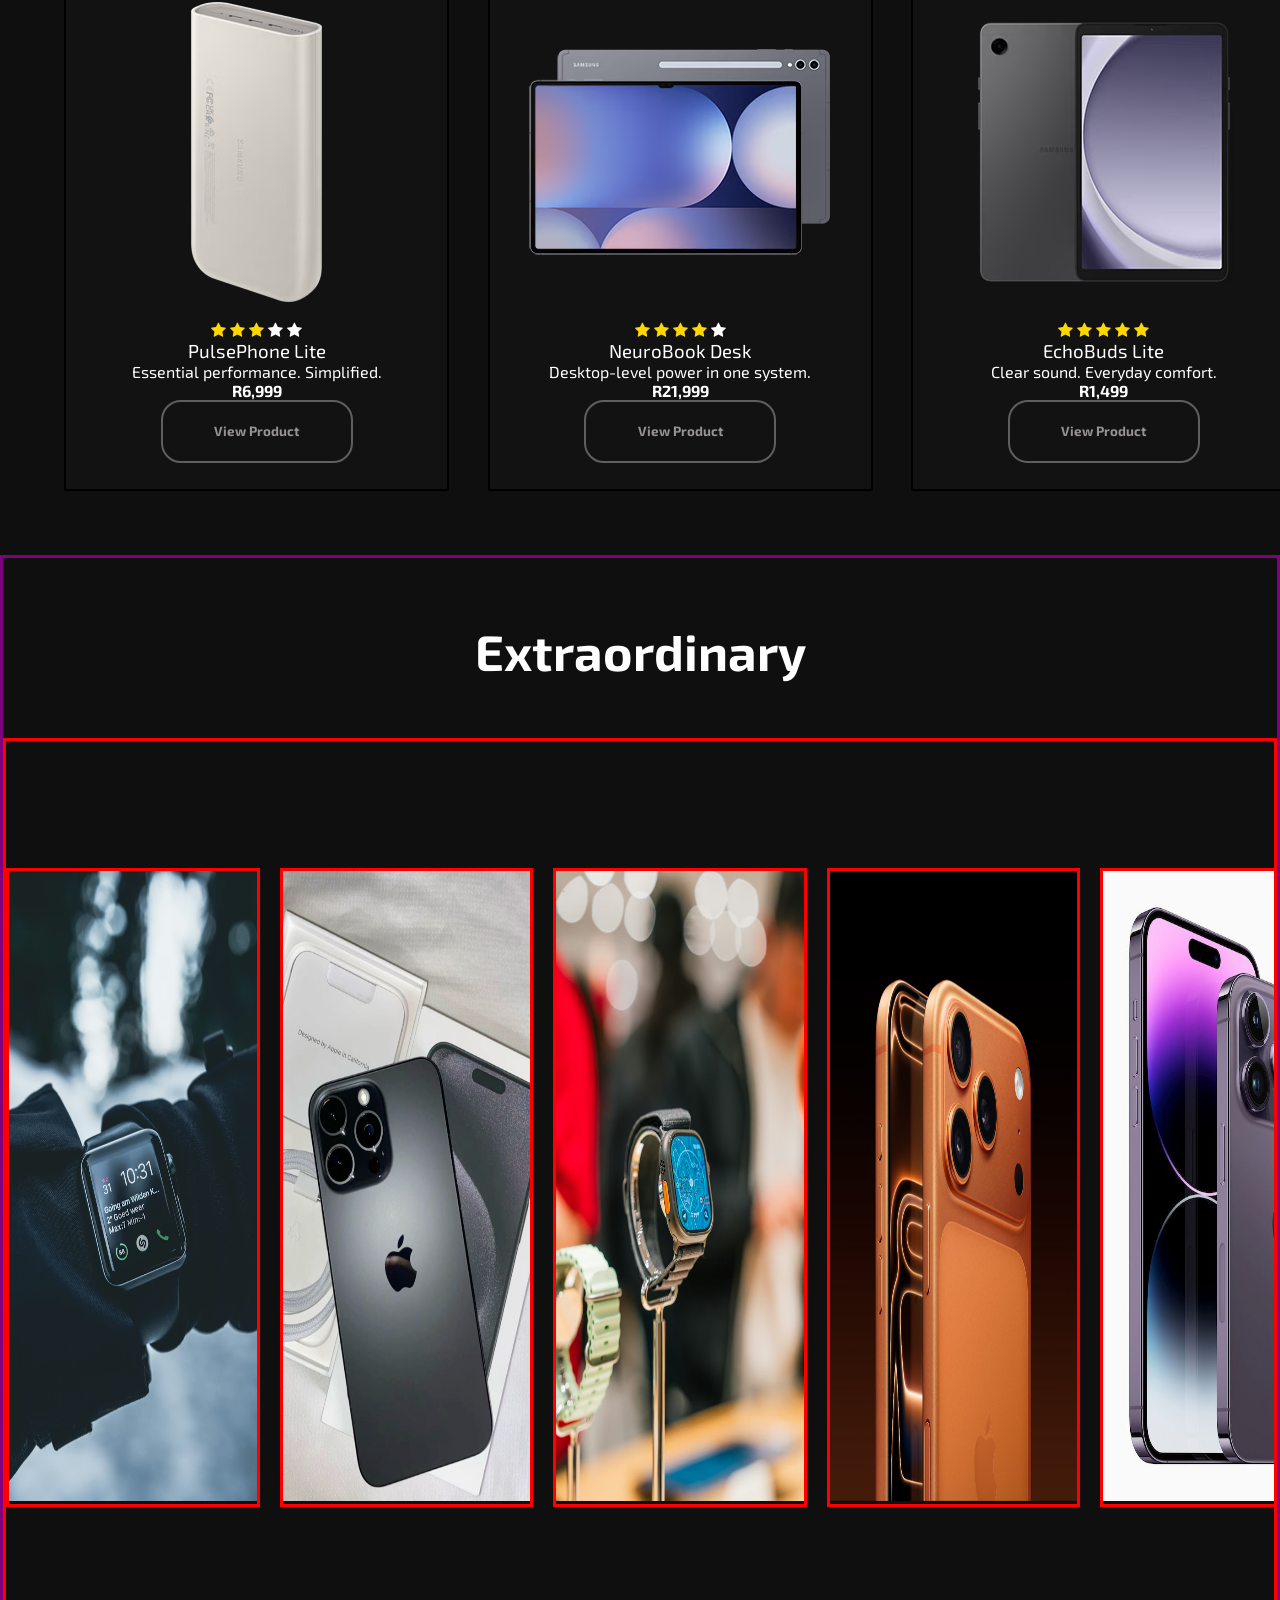
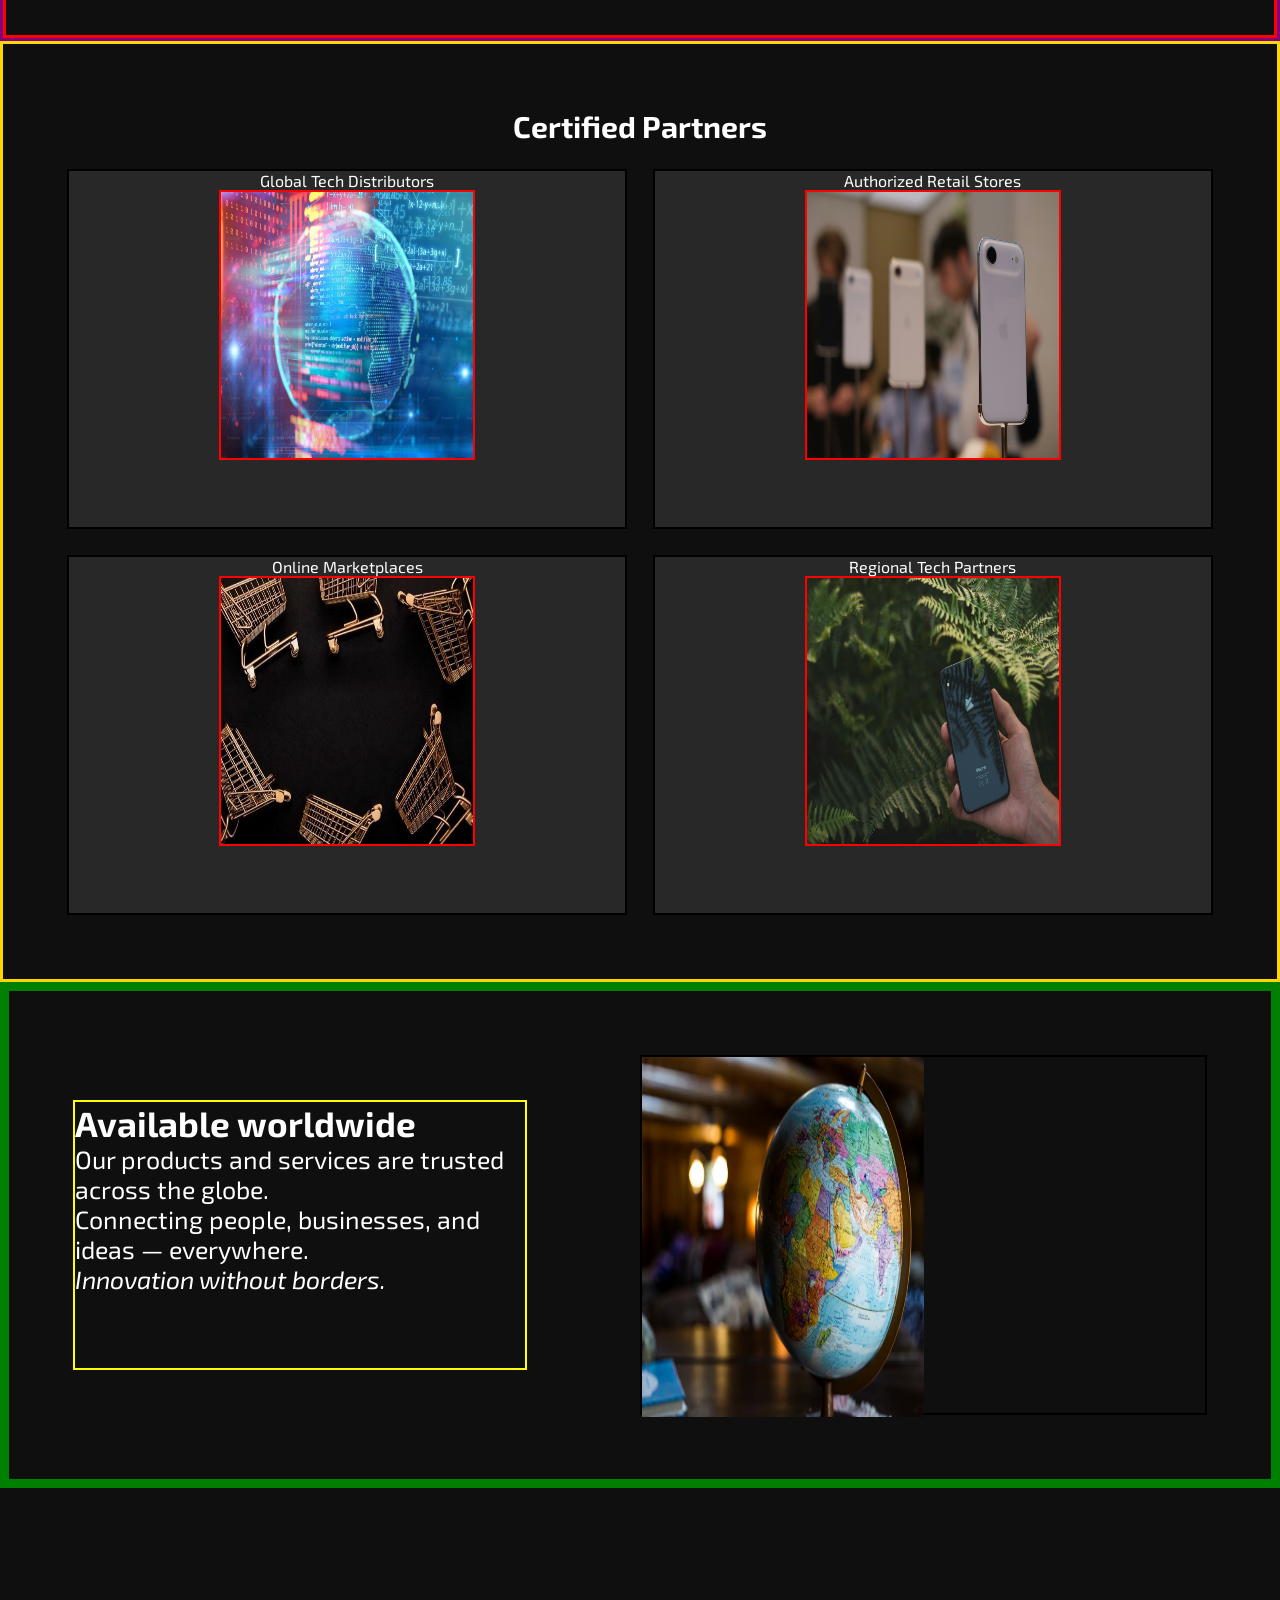
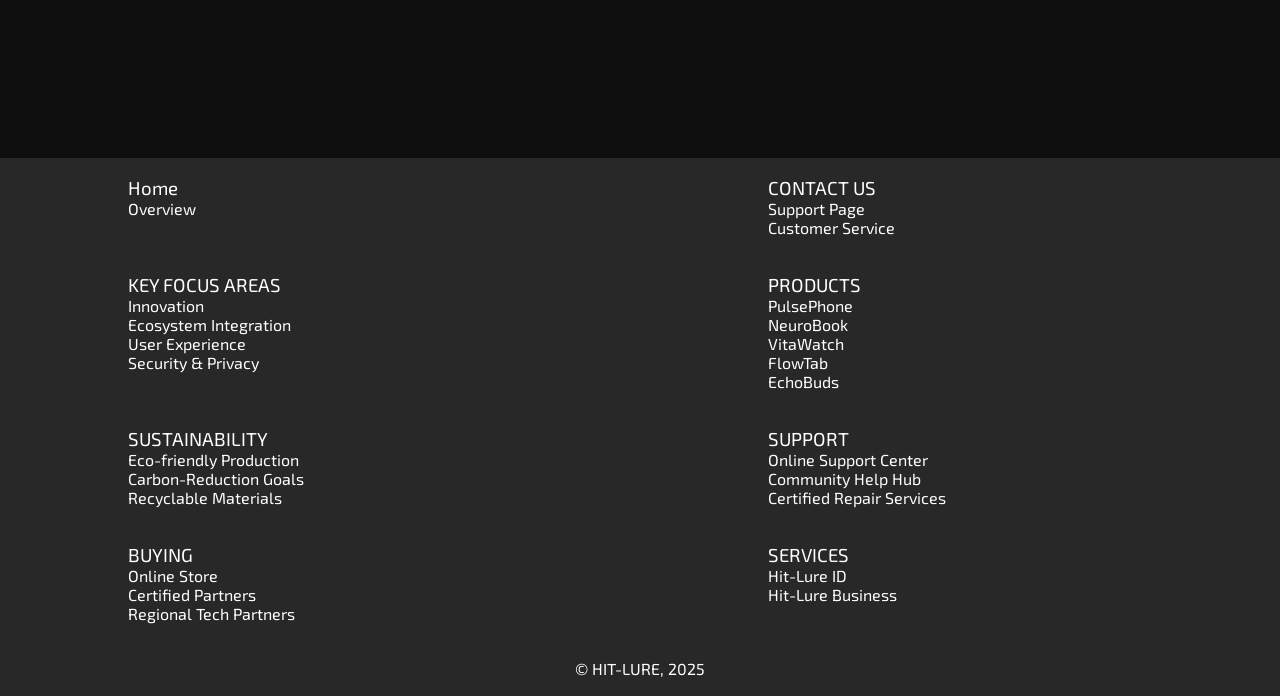
==== commit f628fed6: "Stlyed my pages and made them a bit responsive" ====
--- a/buying.html
+++ b/buying.html
@@ -8,6 +8,7 @@
     <link rel="stylesheet" href="all.css">
     <link rel="stylesheet" href="buying.css">
     <title>BUYING</title>
+    <link rel="icon-x" href="Carmeline images/hilti-logo-black-and-white.png">
     <link rel="stylesheet" href="https://cdn.jsdelivr.net/npm/swiper@11/swiper-bundle.min.css" />
     <link rel="stylesheet" href="https://cdnjs.cloudflare.com/ajax/libs/font-awesome/4.7.0/css/font-awesome.min.css">
      <link rel="preconnect" href="https://fonts.googleapis.com">
--- a/all.css
+++ b/all.css
@@ -44,9 +44,15 @@
     align-items: center;
     gap: 25px;
     background-color: rgb(40, 40, 40);
-     
-
-}
+     padding:25px;
+     /* position:fixed;
+     z-index: 1000;
+     */
+
+}
+
+
+
 
 nav a {
     text-decoration: none;
@@ -79,6 +85,7 @@
     align-items: center;
     flex-direction: column;
     position: relative;
+    padding-top: 50px;
     font-family: "Exo 2";
 
 
@@ -191,6 +198,16 @@
     font-size:45px;
     font-weight: bold;
 
+}
+
+
+
+.iphone1>p,
+.iphone2>p,
+.iphone3>p,
+.iphone4>p,
+.iphone5>p{
+    font-size:20px;
 }
 /* .iphone>h2 {
     font-size: 45px;
@@ -227,6 +244,7 @@
     border: 3px solid orange;
     width: 40%;
     min-height: 400px;
+    line-height: 50px;
 }
 
 .overview-paragraph1>h2,
@@ -237,6 +255,16 @@
     font-size: 35px;
     font-weight: bold;
 }
+
+
+.overview-paragraph1>p,
+.overview-paragraph2>p,
+.overview-paragraph3>p,
+.overview-paragraph4>p,
+.overview-paragraph5>p{
+font-size: 20px;
+}
+
 
 .overviewimg1,
 .overviewimg2,
@@ -257,13 +285,13 @@
 }
 
 .overviewimg2>img {
-    max-width: 100vw;
-    min-height: 65vh
+    max-width: 80vw;
+    min-height: 40vh
 }
 
 .overviewimg3>img {
     max-width: 190vw;
-    min-height: 75vh
+   min-height: 45vh
 }
 
 .overviewimg4>img {
@@ -318,7 +346,7 @@
 
      
 
-    .overviewimg1>img,.overviewimg2>img,.overviewimg3>img {
+    .overviewimg1>img,.overviewimg2>img,.overviewimg3>img,.overviewimg4>img,.overviewimg5>img {
         width: 100%;
         min-height: 60vh;
     }
@@ -350,6 +378,16 @@
     .iphone5>button {
         width: 50%;
     }
+
+    .overview-paragraph1>p,
+.overview-paragraph2>p,
+.overview-paragraph3>p,
+.overview-paragraph4>p,
+.overview-paragraph5>p{
+font-size: 15px;
+}
+
+
     
 }
 
@@ -398,6 +436,14 @@
         padding: 6vw;
         min-height: 60vh;
     }
+
+.overview-paragraph1>p,
+.overview-paragraph2>p,
+.overview-paragraph3>p,
+.overview-paragraph4>p,
+.overview-paragraph5>p{
+font-size: 10px;
+}
 
 
 
@@ -435,6 +481,10 @@
     margin: 2vh auto;
 }
 
+.footer-sections p{
+    padding: 0;
+}
+
 .copyright{
     align-self: center;
     margin: 2vh auto;
--- a/buying.css
+++ b/buying.css
@@ -29,14 +29,15 @@
     display:flex;
     flex-direction: column;
     align-items: center;
+    line-height: 100px;
   
 }
 
 
 .buy-text > button {
     margin-top: 20px;
-    min-height: 5vh;
-    width:10vw;
+    min-height: 6vh;
+    width:12vw;
     border-radius: 20px;
     background-color:black;
     color: white;
@@ -55,7 +56,7 @@
 
 
 .buy-text>h1{
-font-size: 40px;
+font-size: 45px;
 font-weight: bolder;
 }
 
@@ -109,6 +110,8 @@
     padding:5vw;
     
 }
+
+
 
 .product-box{
     border:2px solid black;
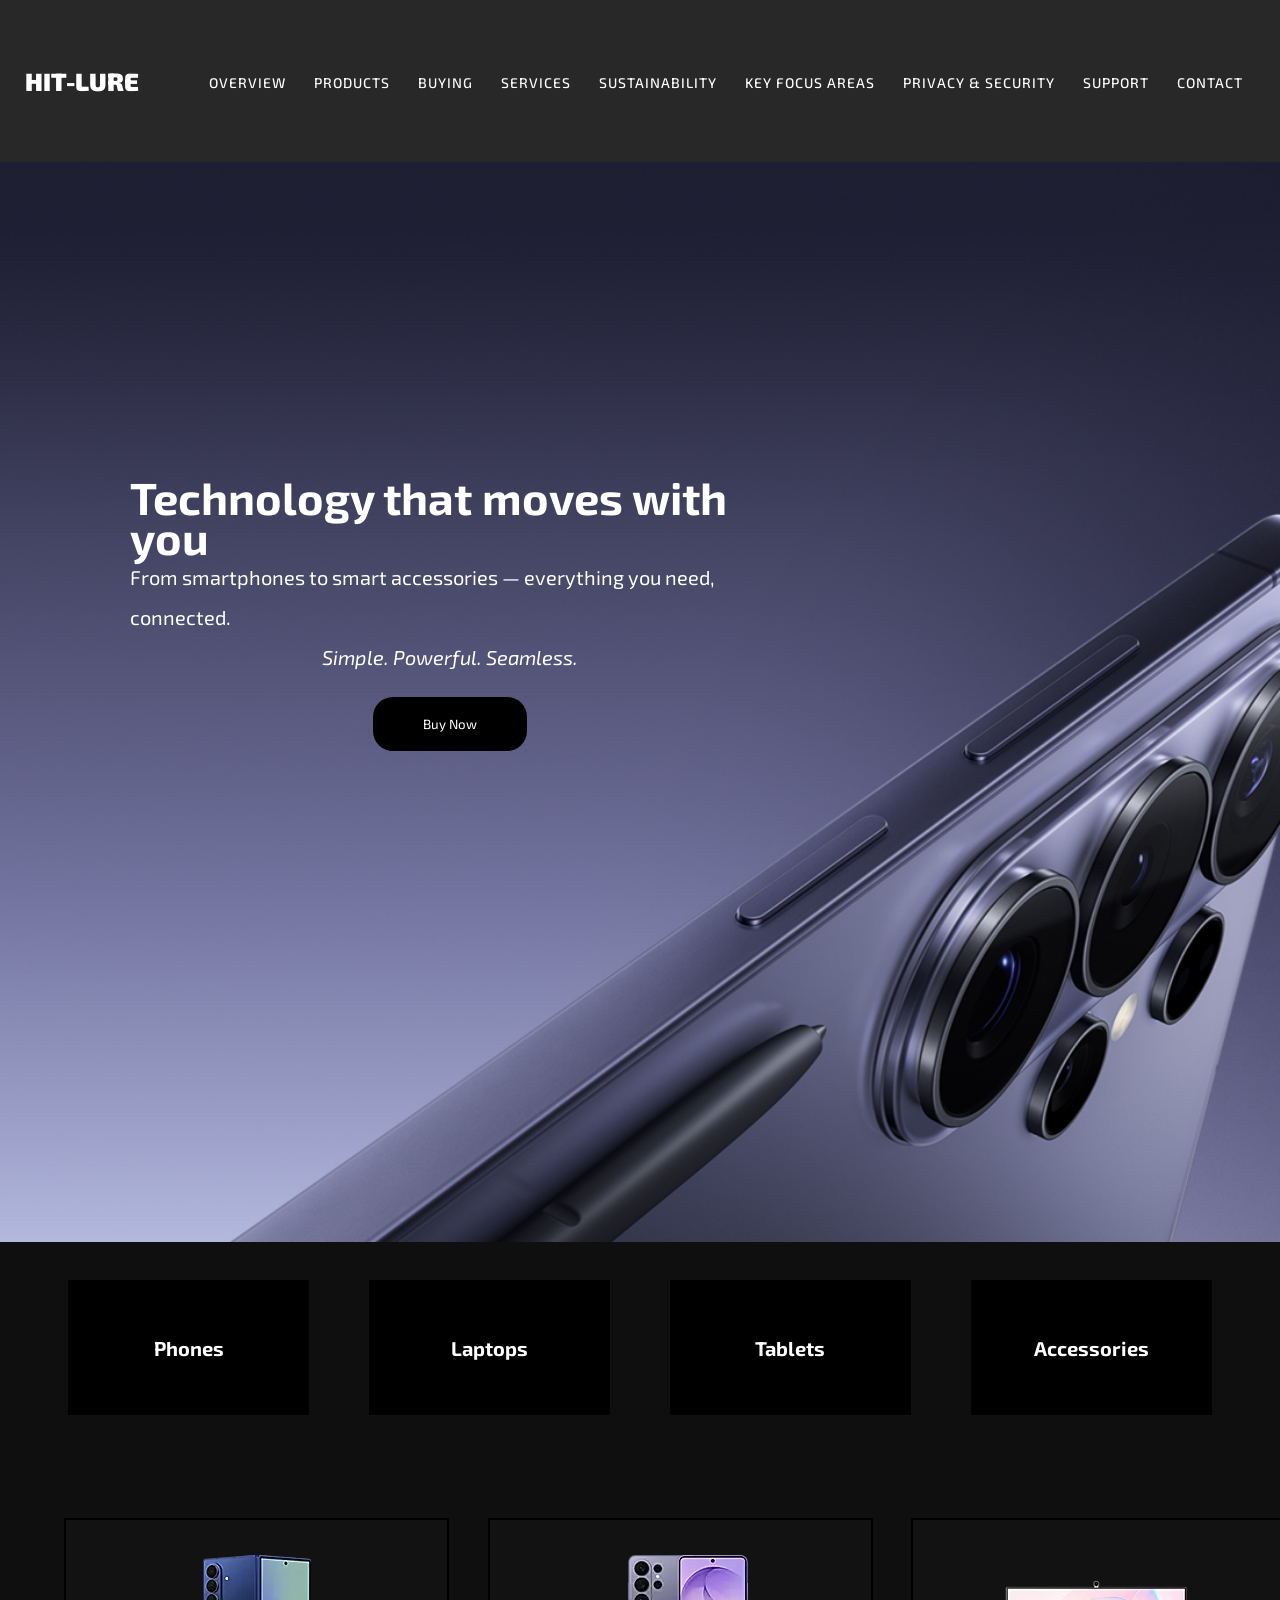
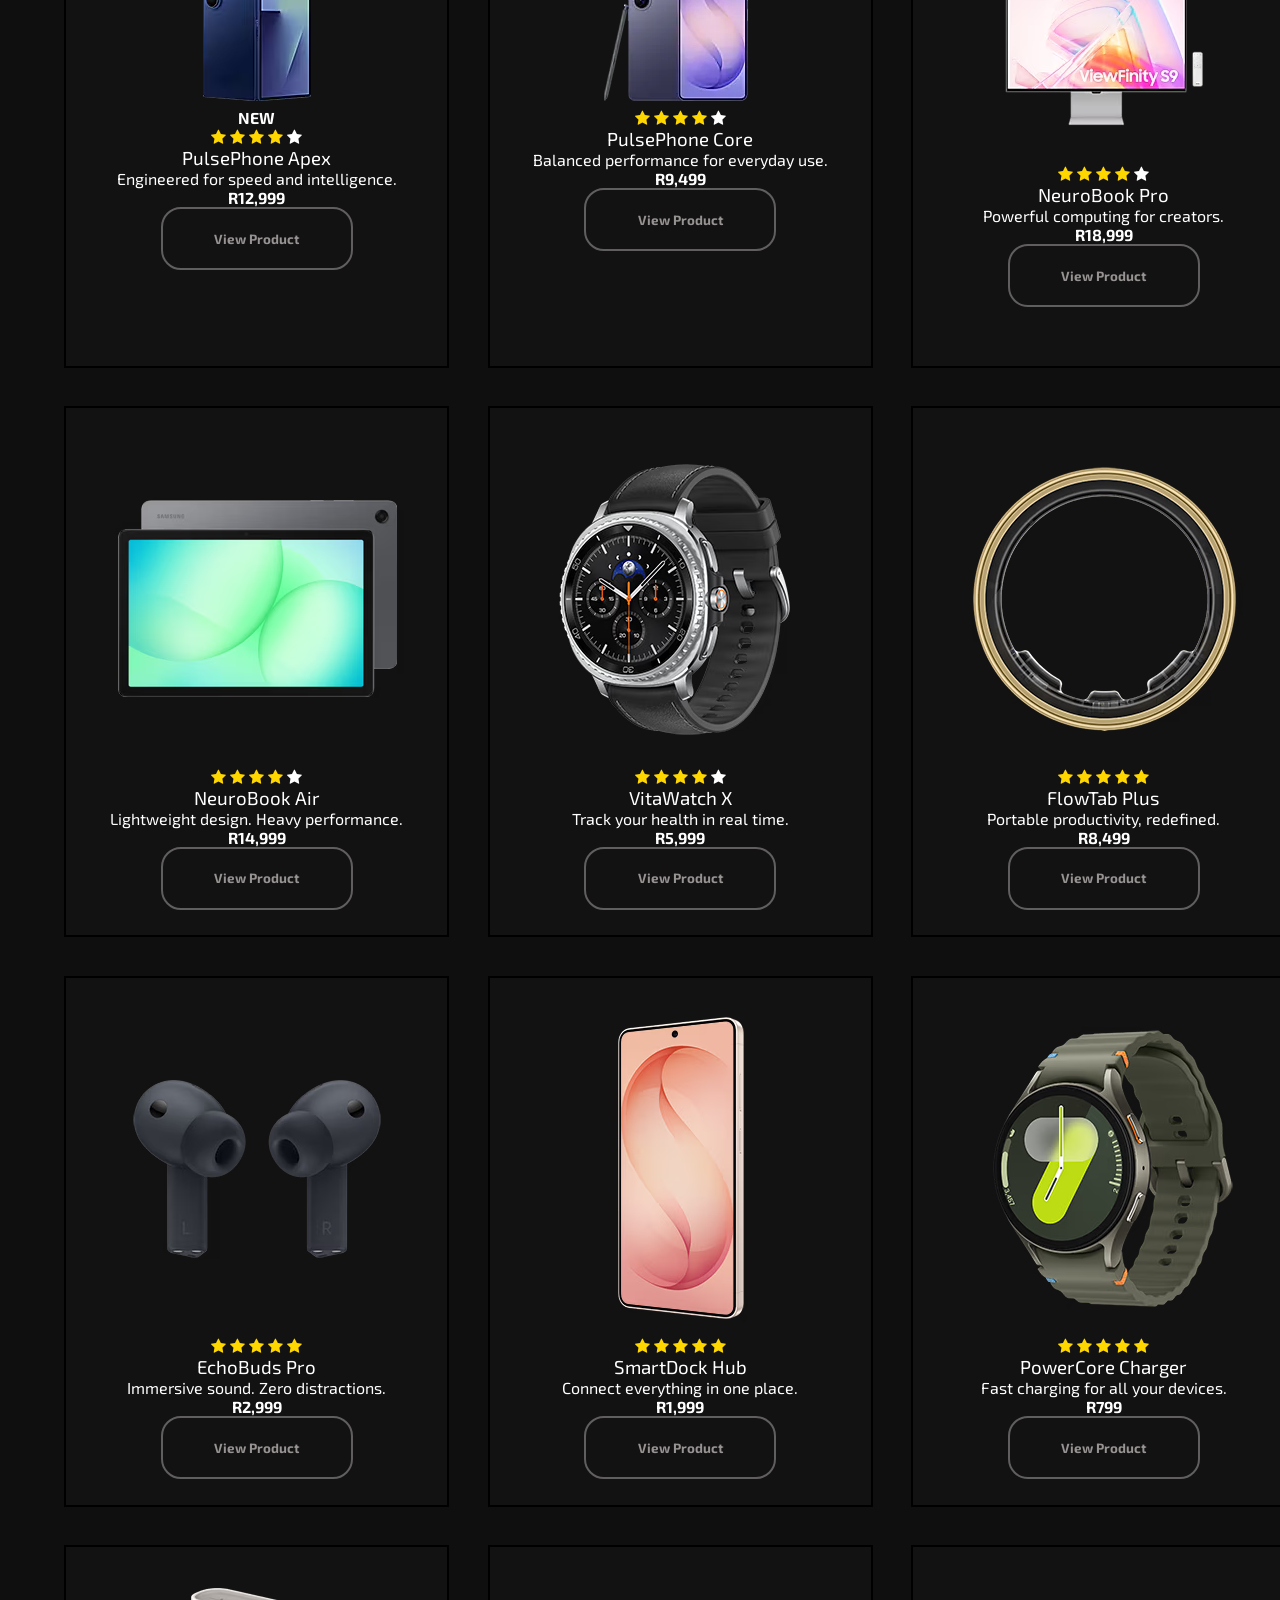
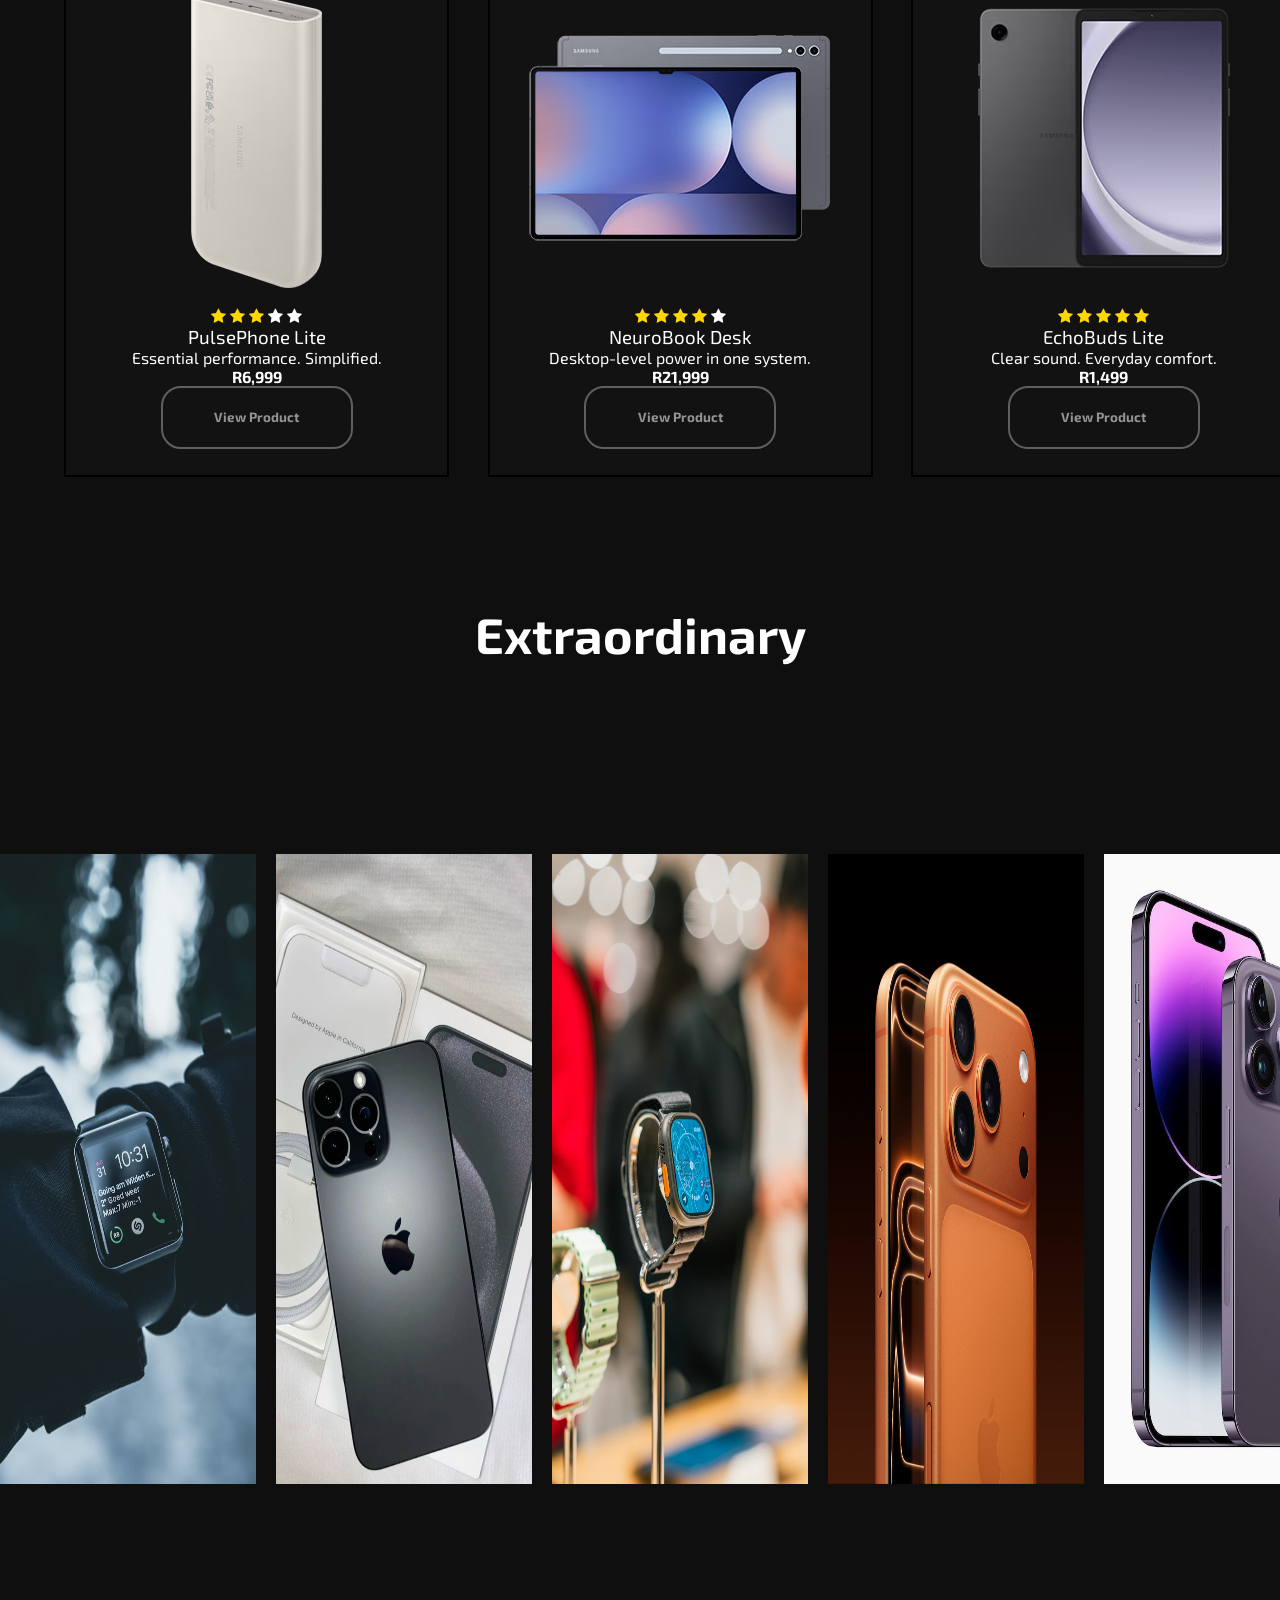
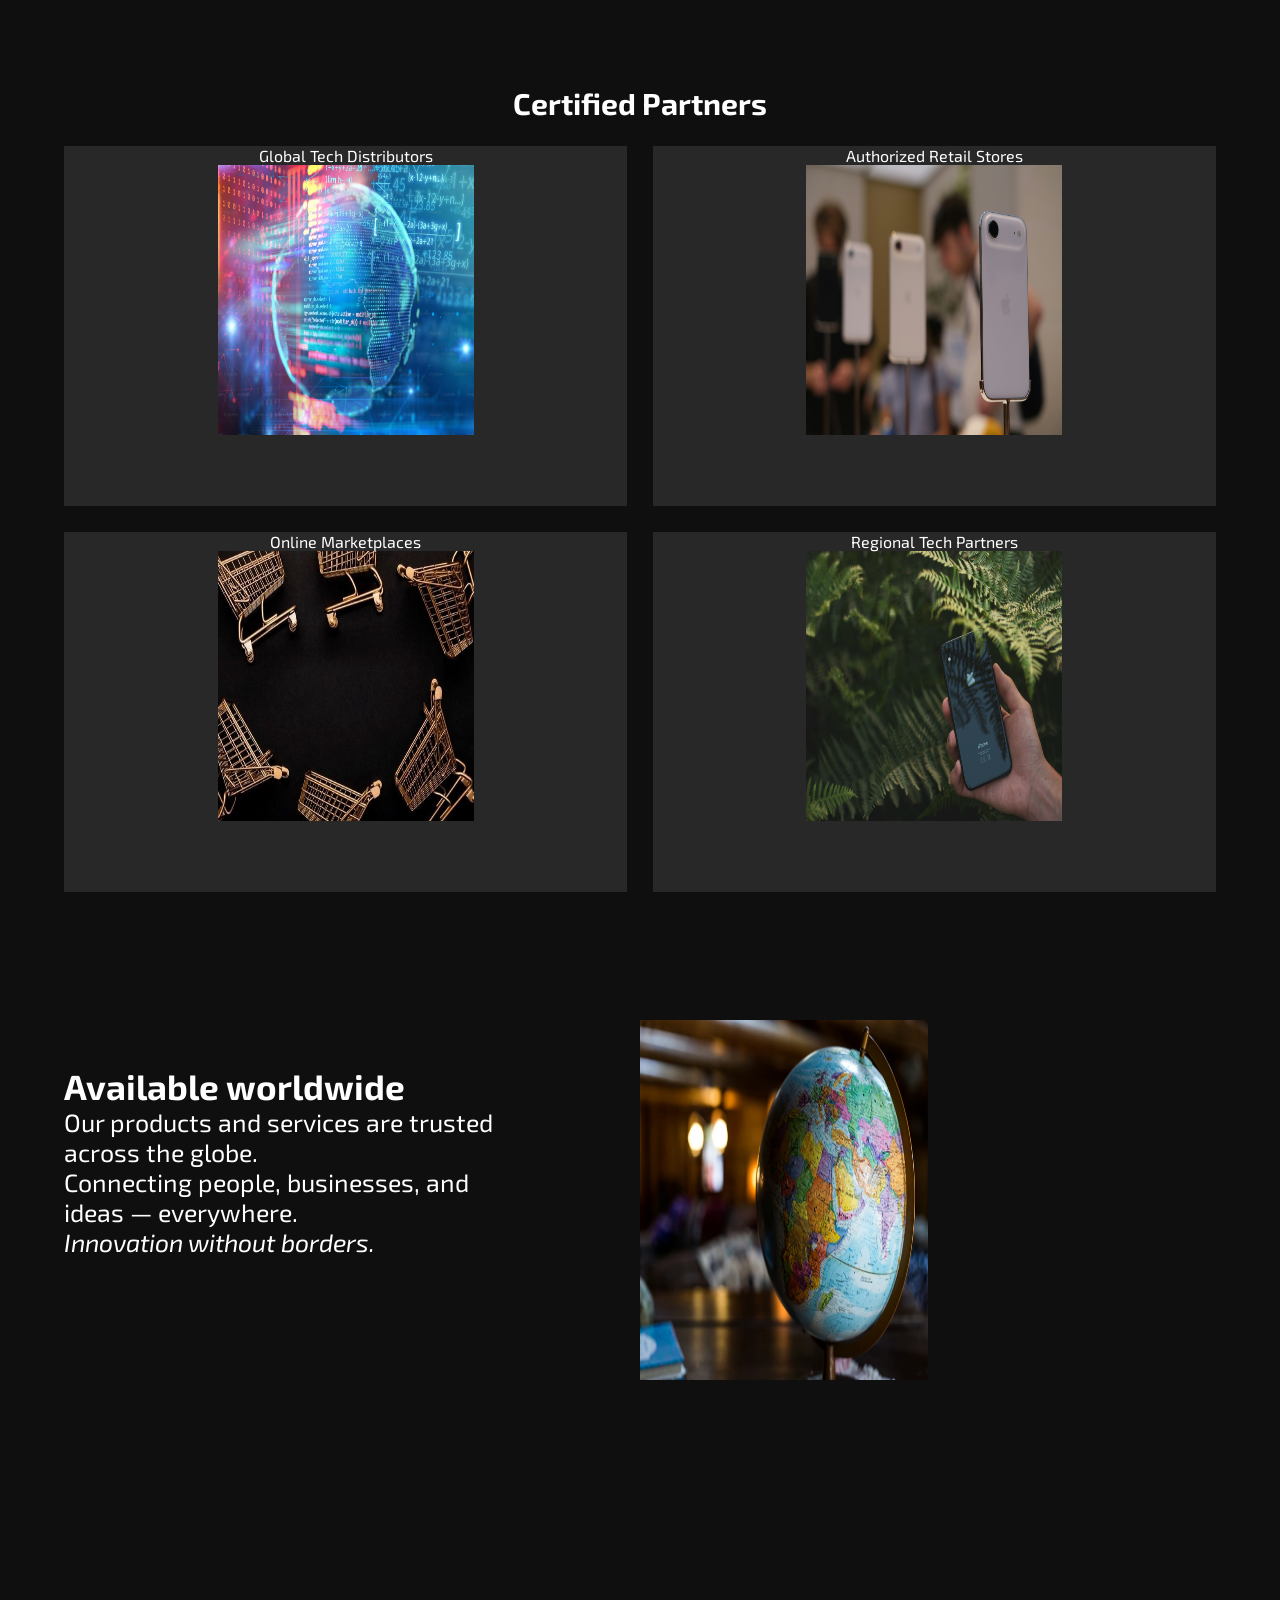
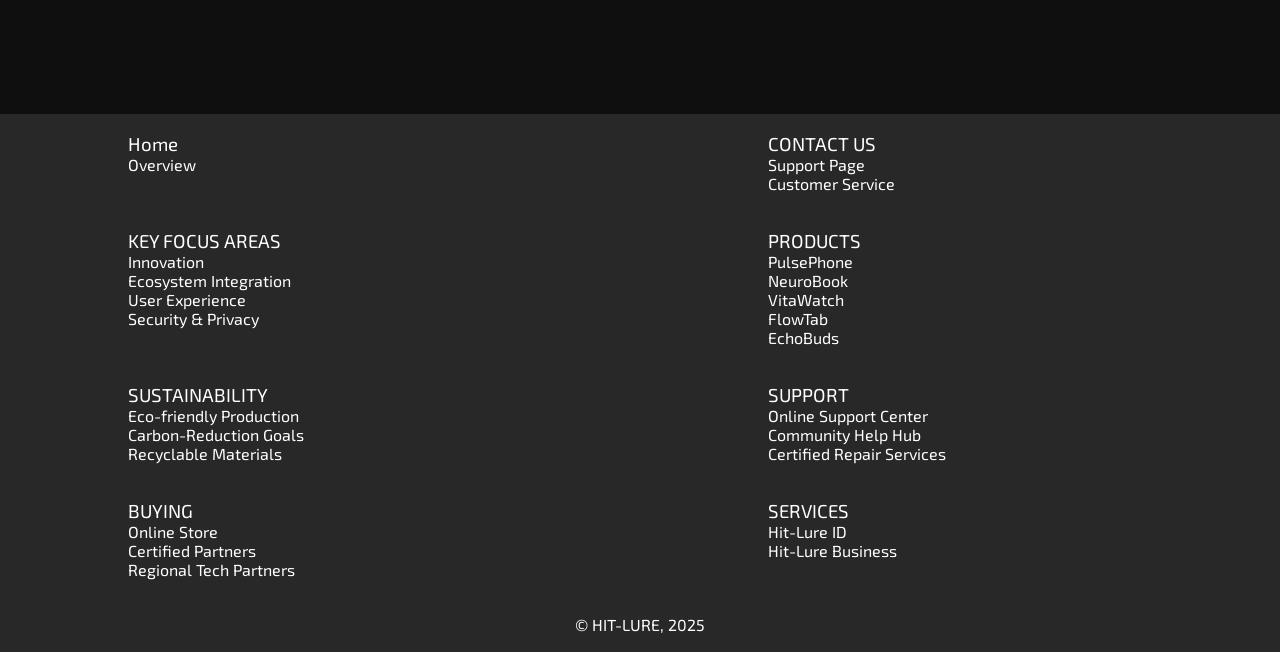
==== commit 00689ec6: "I removed the borders for my pages" ====
--- a/buying.html
+++ b/buying.html
@@ -8,8 +8,8 @@
     <link rel="stylesheet" href="all.css">
     <link rel="stylesheet" href="buying.css">
     <title>BUYING</title>
-    <link rel="icon-x" href="Carmeline images/hilti-logo-black-and-white.png">
-    <link rel="stylesheet" href="https://cdn.jsdelivr.net/npm/swiper@11/swiper-bundle.min.css" />
+ <link rel="icon" href="Carmeline images/favicon/favicon.ico">
+     <link rel="stylesheet" href="https://cdn.jsdelivr.net/npm/swiper@11/swiper-bundle.min.css" />
     <link rel="stylesheet" href="https://cdnjs.cloudflare.com/ajax/libs/font-awesome/4.7.0/css/font-awesome.min.css">
      <link rel="preconnect" href="https://fonts.googleapis.com">
     <link rel="preconnect" href="https://fonts.gstatic.com" crossorigin>
--- a/all.css
+++ b/all.css
@@ -28,7 +28,6 @@
 
 /* This section is the header and the navbar as well  */
 header {
-    border: 3px solid pink;
     min-height: 100vh;
     width: 100%;
 
@@ -36,7 +35,7 @@
 
 
 nav {
-    border: 3px solid black;
+
     min-height: 18vh;
     width: 100%;
     display: flex;
@@ -73,13 +72,17 @@
 
 }
 
+.logo{
+    font-size: 25px;
+    font-weight: 1000;
+}
+
 
 .iphone1,
 .iphone2,
 .iphone3,
 .iphone4,
 .iphone5 {
-    border: 3px solid purple;
     min-height: 90vh;
     display: flex;
     align-items: center;
@@ -224,7 +227,6 @@
 .overview3,
 .overview4,
 .overview5 {
-    border: 4px solid #008000;
     min-height: 100vh;
     width: 100%;
     padding: 3vw;
@@ -241,7 +243,6 @@
 .overview-paragraph3,
 .overview-paragraph4,
 .overview-paragraph5 {
-    border: 3px solid orange;
     width: 40%;
     min-height: 400px;
     line-height: 50px;
@@ -274,7 +275,6 @@
     display: flex;
     align-items: center;
     justify-content: center;
-    border: 3px solid red;
     width: 50%;
     min-height: 500px;
 }
@@ -324,7 +324,6 @@
     .overviewimg1,
     .overviewimg2,
     .overviewimg3 {
-        border: 3px solid orange;
         width: 50%;
         height: 50vh;
     }
@@ -341,7 +340,7 @@
     }
 
     .logo {
-        font-size: 9px;
+        font-size: 8px;
     }
 
      
@@ -400,7 +399,7 @@
     .overviewimg3 {
         width: 50%;
         min-height: 40vh;
-        border: 2px solid yellow;
+        
     }
 
     nav {
@@ -411,7 +410,7 @@
 
     header {
         height: 60vh;
-        border: 10px solid green;
+        
     }
 
     .overview1,
--- a/buying.css
+++ b/buying.css
@@ -8,7 +8,6 @@
     min-height:120vh;
     display:flex;
     justify-content:center;
-    border:2px solid black;
     flex-direction: column;
     /* align-items: center; */
     /* padding-left: 10vh; */
@@ -22,14 +21,13 @@
 
 
 .buy-text{
-    border:2px solid green;
     width:50vw;
     min-height: 50vh;
     margin-left: 130px;
     display:flex;
     flex-direction: column;
     align-items: center;
-    line-height: 100px;
+    line-height: 40px;
   
 }
 
@@ -67,7 +65,6 @@
 
 /* This is for the categories boxes */
 .categories{
-    border:7px solid green;
     display:flex;
     justify-content:space-around;
     padding:3vw;
@@ -130,7 +127,6 @@
 }
 
 .product-box-images{
-    border:2px solid green;
     min-height: 50vh;
     width:30vw;
 }
@@ -192,7 +188,6 @@
 }
 
 .partners{
-    border: 3px solid gold;
     min-height: 80vh;
     padding:5vw;
     text-align:center;
@@ -213,19 +208,16 @@
 }
 
 .partner> img{
-    border: 2px solid red;
 max-width: 20vw;
 min-height: 30vh;
 }
 .partner{
    min-height:40vh;
-    border:2px solid black;
      background-color: rgb(40, 40, 40);
 }
 
 
 .world{
-    border: 9px solid green;
     display:flex;
     justify-content:space-between;
     padding:5vw;
@@ -234,7 +226,6 @@
 
 .world-text{
     width:40%;
-    border:2px solid yellow;
     min-height: 30vh;
    
 }
@@ -249,7 +240,6 @@
 .world-map{
     width:50%;
     height:40vh;
-    border:2px solid black;
     display:flex;
 }
 
@@ -260,7 +250,6 @@
 
 
 #more{
-    border: 0.3vw solid purple;
     width: 100%;
     min-height: auto;
 }
@@ -275,7 +264,6 @@
 }
 
 #more-devices{
-    border: 0.3vw solid red;
     width: 100%;
     min-height: 100vh;
     display: flex;
@@ -286,7 +274,6 @@
 }
 
 .moree{
-    border: 0.3vw solid red;
     width: 20%;
     min-height: 70vh;
     flex-shrink: 0;
@@ -299,7 +286,6 @@
 
 
 .icons{
-    border:2px soild rgb(246, 5, 246);
     min-height: 30vh;
     width:100vw;
     display:flex;
@@ -317,9 +303,7 @@
 }
 
 
-fa fa-credit-card{
-    color:blue;
-}
+
 
 
 
